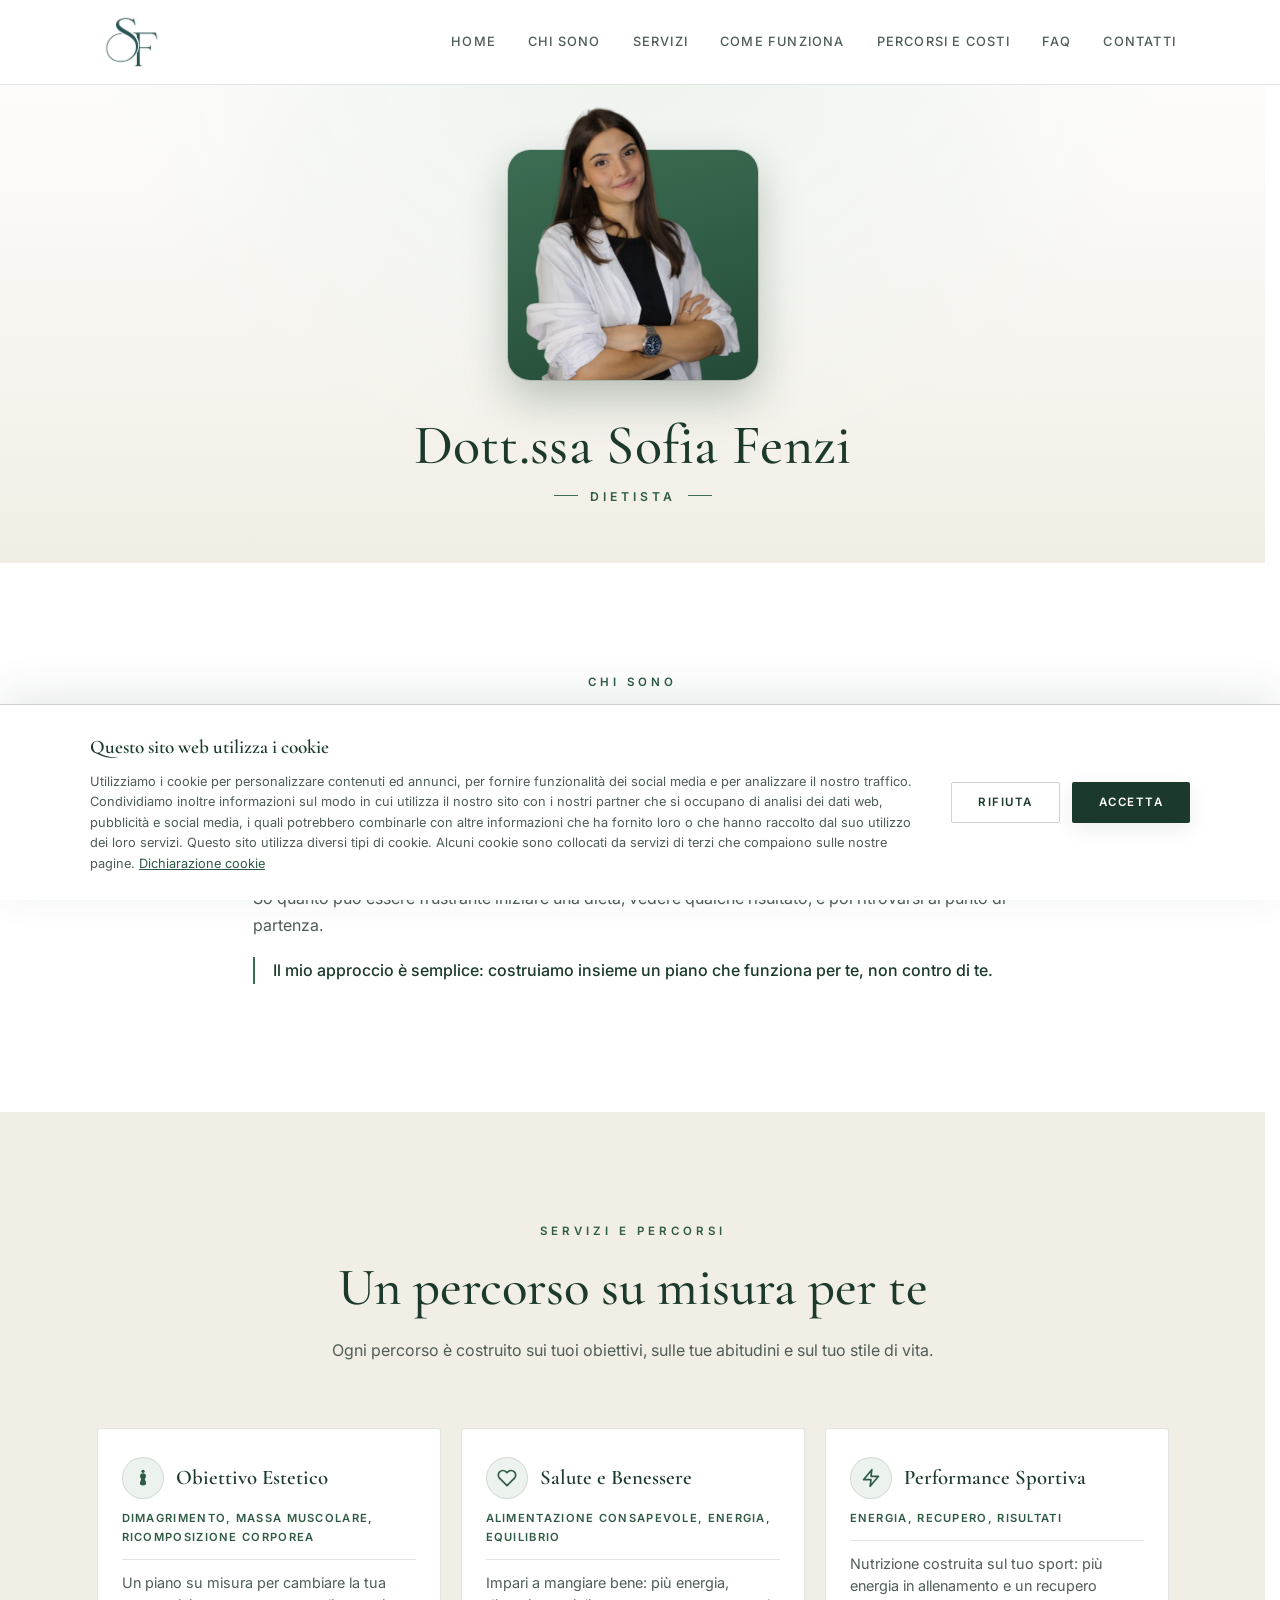
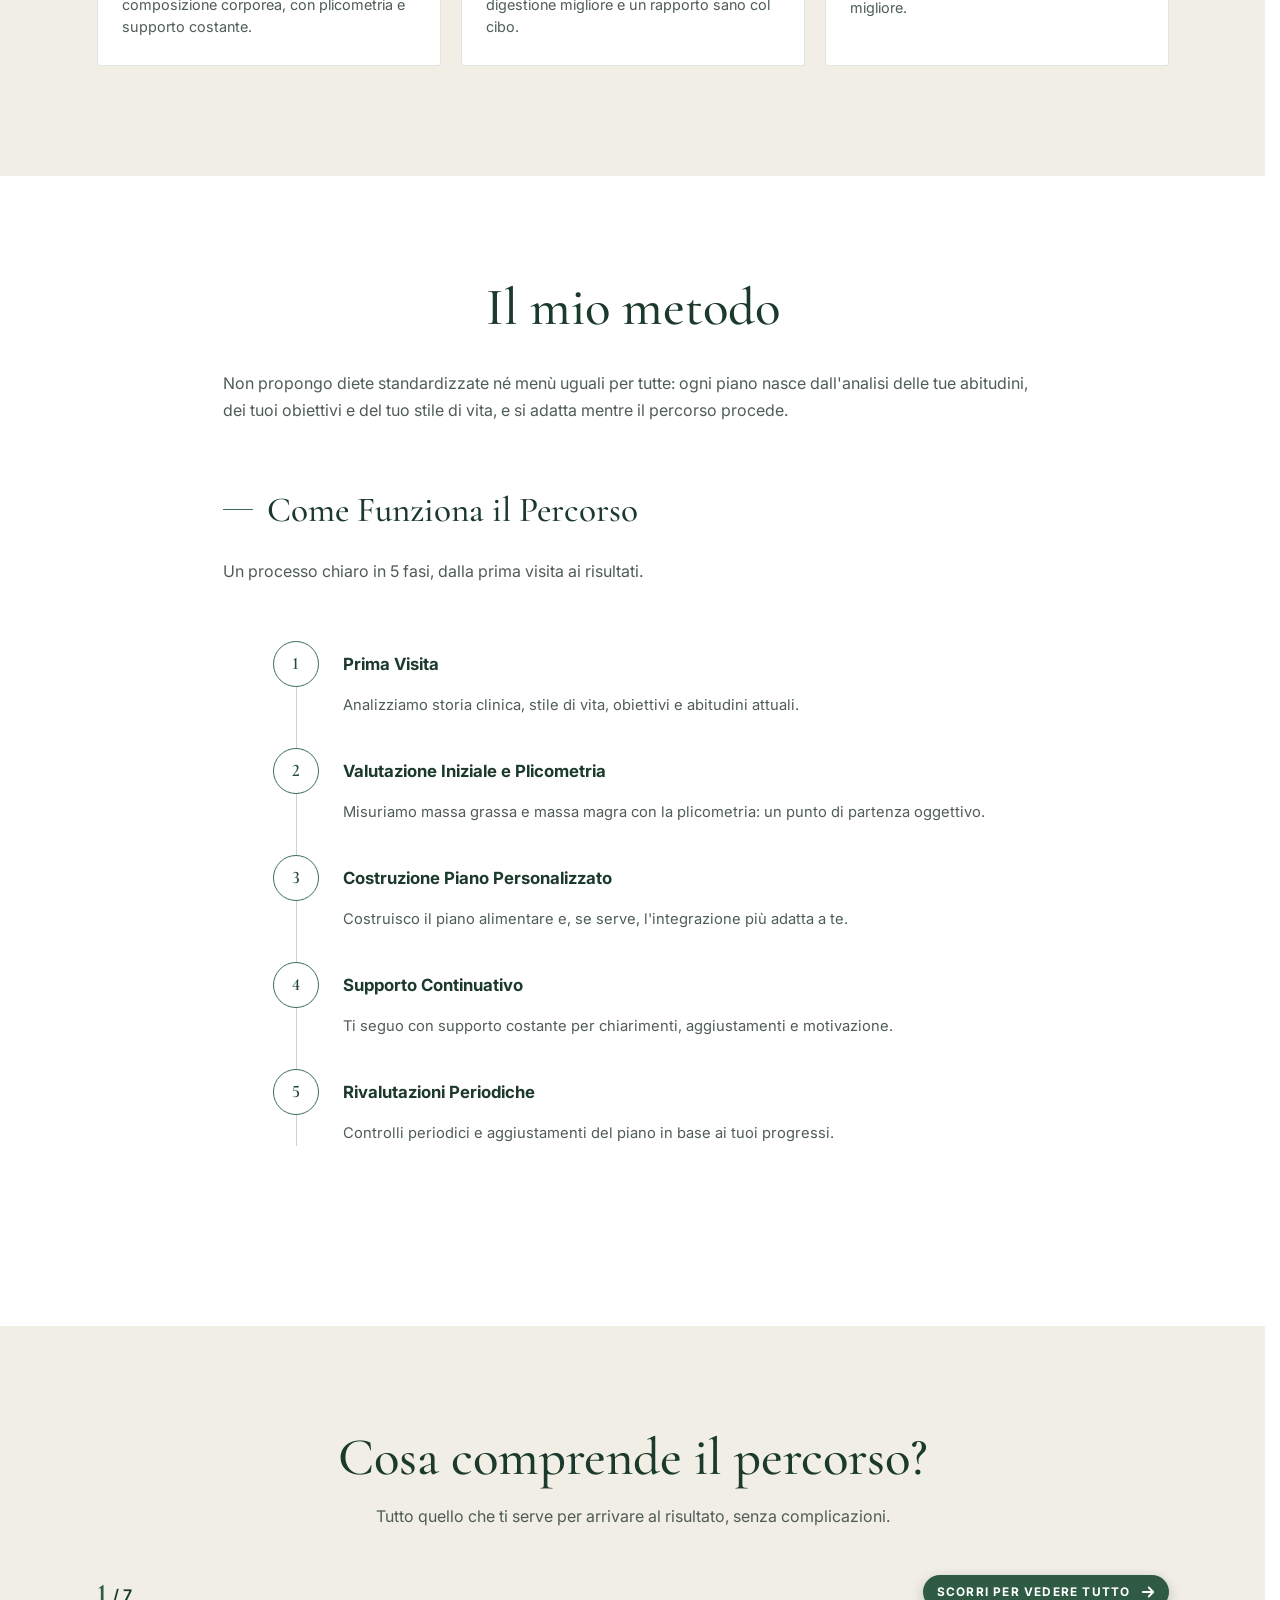
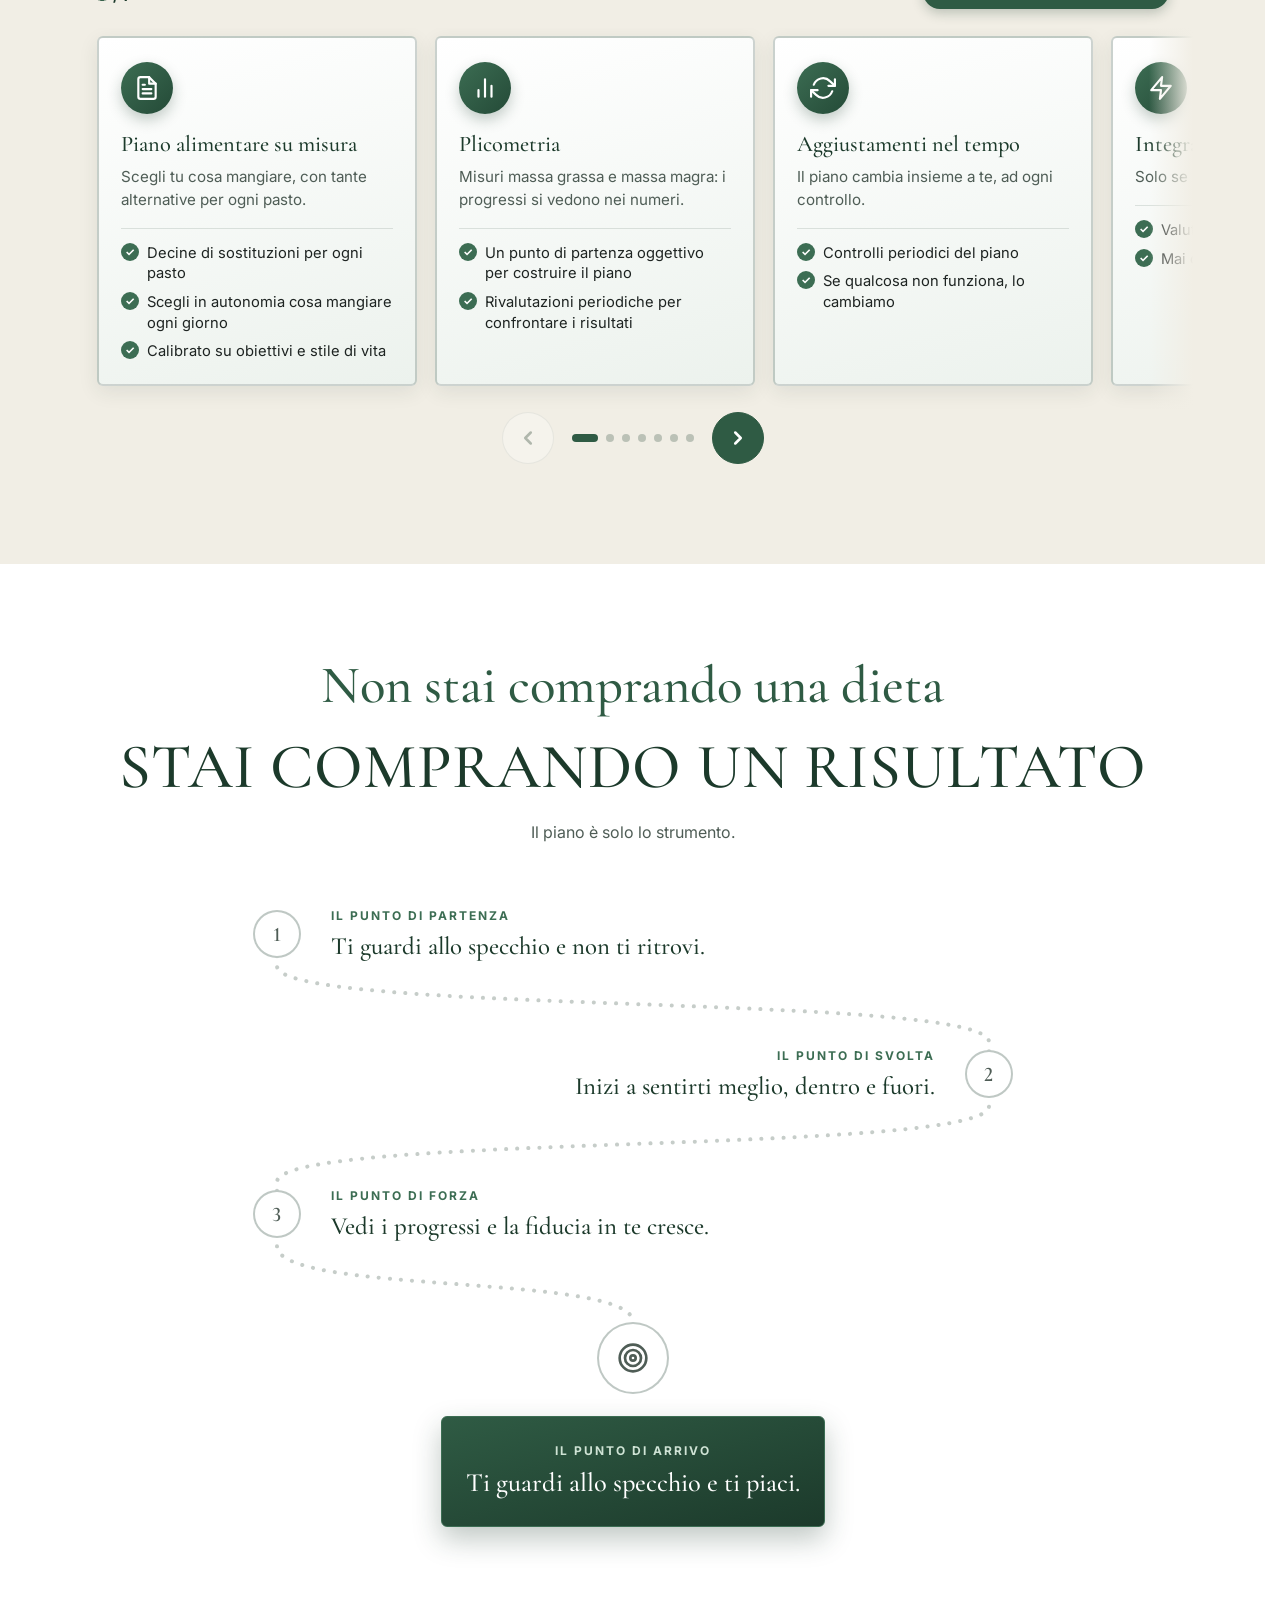
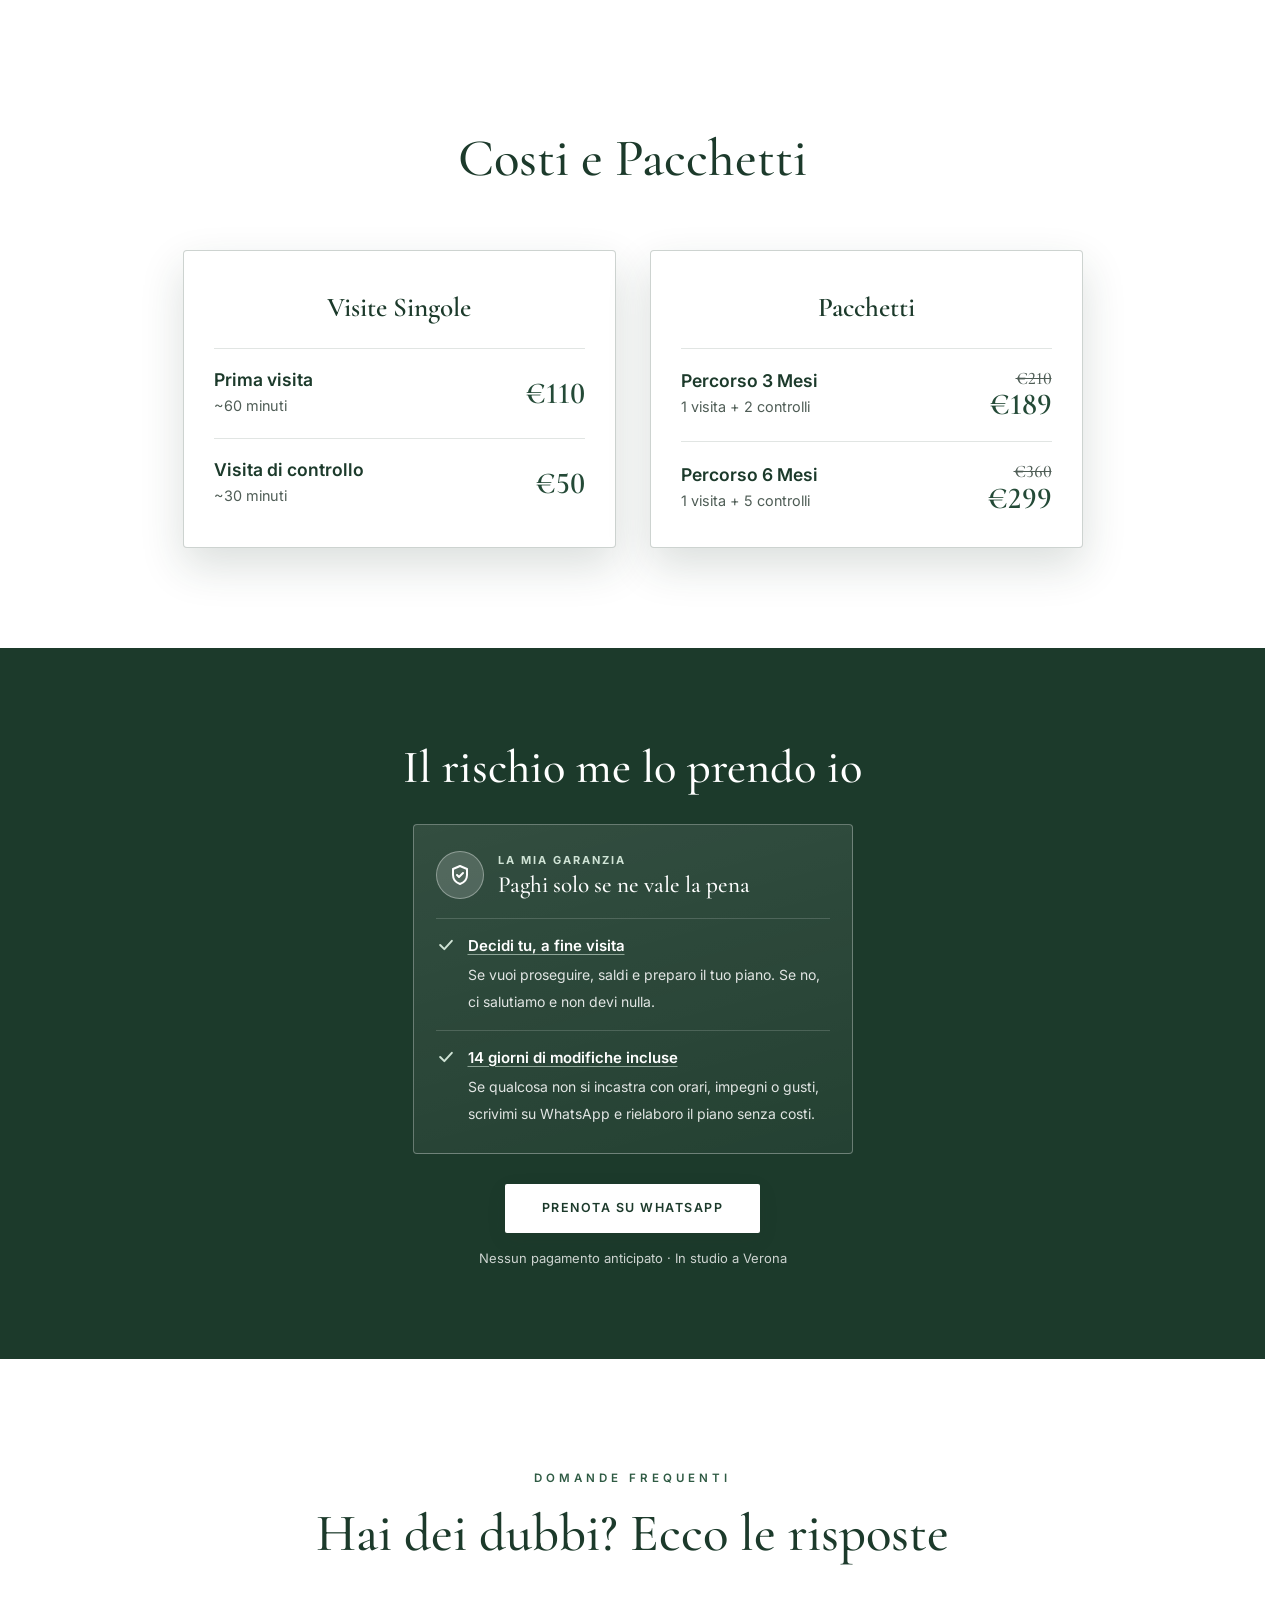
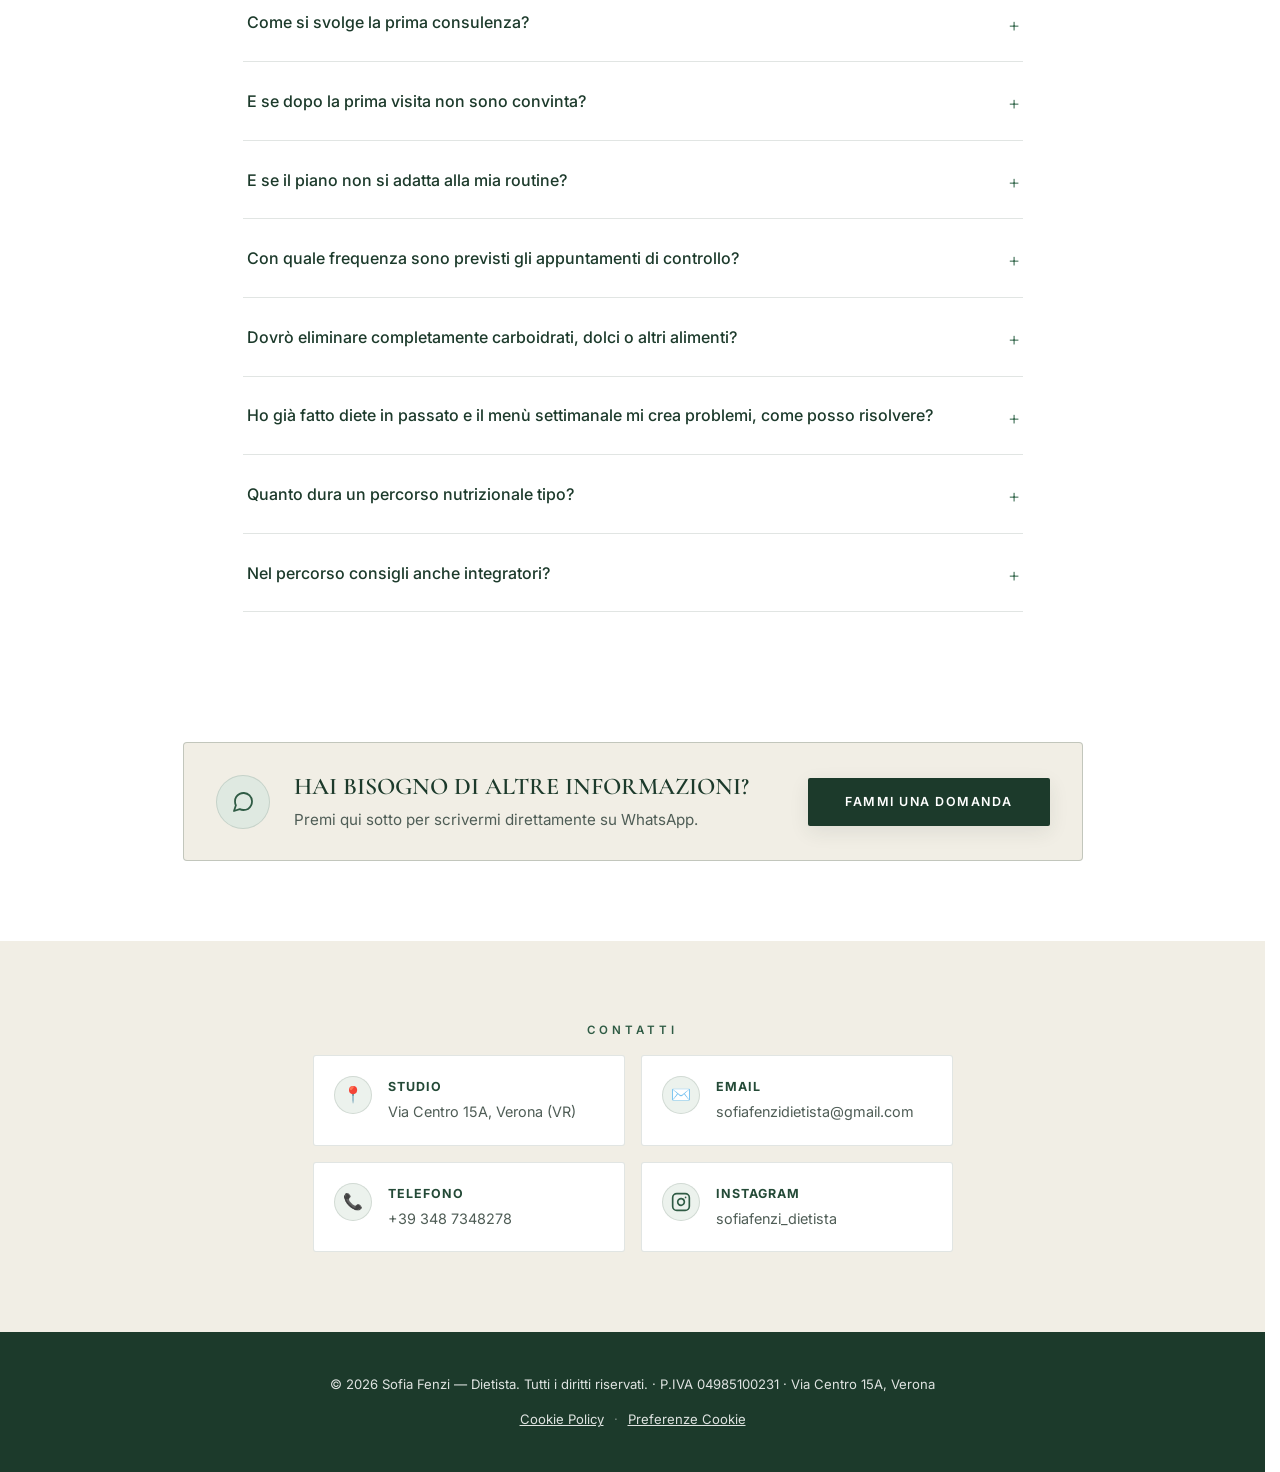
==== index.html @ c850fa21 "Toglie lo sport da una spunta della prima card di Cosa comprende" ====
<!DOCTYPE html>
<html lang="it">
<head>
<meta charset="UTF-8">
<meta name="viewport" content="width=device-width, initial-scale=1.0, viewport-fit=cover">
<meta name="theme-color" content="#ffffff">
<title>Sofia Fenzi | Dietista</title>

<link rel="preconnect" href="https://fonts.googleapis.com">
<link rel="preconnect" href="https://fonts.gstatic.com" crossorigin>
<link href="https://fonts.googleapis.com/css2?family=Cormorant+Garamond:ital,wght@0,400;0,500;0,600;1,400;1,500&family=Inter:wght@400;500;600&display=swap" rel="stylesheet">
<link rel="stylesheet" href="style.css?v=20261115">
</head>
<body>

<!-- NAVBAR -->
<header class="navbar">
  <div class="nav-inner">
    <a href="#hero" class="logo">
      <img src="images/logo-sm.webp" alt="Sofia Fenzi - Dietista" class="logo-img" width="120" height="113">
    </a>
    <nav class="nav-links">
      <a href="#hero">Home</a>
      <a href="#chi-sono">Chi Sono</a>
      <a href="#servizi">Servizi</a>
      <a href="#come-funziona">Come Funziona</a>
      <a href="#costi">Percorsi e Costi</a>
      <a href="#faq">FAQ</a>
      <a href="#contatti">Contatti</a>
    </nav>
    <button class="hamburger" aria-label="Apri menu">
      <span></span>
      <span></span>
      <span></span>
    </button>
  </div>
</header>

<!-- HERO: FOTO + NOME -->
<section class="hero-photo" id="hero">
  <div class="container">
    <div class="hero-photo-box">
      <div class="hero-photo-clip">
        <img src="images/foto-profilo.webp" alt="Dott.ssa Sofia Fenzi, dietista" width="720" height="899" fetchpriority="high">
      </div>
    </div>
    <h1>Dott.ssa Sofia Fenzi</h1>
    <span class="hero-role">Dietista</span>
  </div>
</section>

<!-- CHI SONO -->
<section class="about" id="chi-sono">
  <div class="container">
    <span class="section-tag">Chi Sono</span>
    <div class="divider"></div>
    <div class="about-text about-text-wide reveal">
      <p class="about-lead">Se sei qui dopo aver visto un mio contenuto, probabilmente già mi conosci.</p>
      <p>Sono Sofia, dietista laureata all'Università di Brescia con un Master in Disturbi Alimentari. Lavoro a Verona con chi vuole perdere peso in modo definitivo, senza schemi rigidi e senza rinunciare alla propria vita.</p>
      <p>So quanto può essere frustrante iniziare una dieta, vedere qualche risultato, e poi ritrovarsi al punto di partenza.</p>
      <p class="about-quote">Il mio approccio è semplice: costruiamo insieme un piano che funziona per te, non contro di te.</p>
    </div>
  </div>
</section>

<!-- SERVIZI -->
<section class="services" id="servizi">
  <div class="container">
    <span class="section-tag">Servizi e Percorsi</span>
    <h2 class="section-title">Un percorso su misura per te</h2>
    <p class="section-subtitle">Ogni percorso è costruito sui tuoi obiettivi, sulle tue abitudini e sul tuo stile di vita.</p>
    <div class="services-grid">
      <a href="#costi" class="service-card reveal">
        <div class="service-header">
          <div class="service-icon">
            <svg viewBox="0 0 24 24" width="22" height="22" fill="#2f5b44" stroke="none">
              <circle cx="12" cy="4" r="2"></circle>
              <path d="M12 6.4c-2.3 0-3.6 1.6-3.6 3.6 0 1.2.5 2 1.1 2.7.5.6.4 1.3-.1 2-.7 1-1.1 2.3-1.1 3.9 0 1.3 1.6 2.4 3.7 2.4s3.7-1.1 3.7-2.4c0-1.6-.4-2.9-1.1-3.9-.5-.7-.6-1.4-.1-2 .6-.7 1.1-1.5 1.1-2.7 0-2-1.3-3.6-3.6-3.6z"></path>
            </svg>
          </div>
          <h3>Obiettivo Estetico</h3>
        </div>
        <span class="service-subtitle">Dimagrimento, massa muscolare, ricomposizione corporea</span>
        <p>Un piano su misura per cambiare la tua composizione corporea, con plicometria e supporto costante.</p>
      </a>
      <a href="#costi" class="service-card reveal">
        <div class="service-header">
          <div class="service-icon">
            <svg viewBox="0 0 24 24" width="22" height="22" fill="none" stroke="#2f5b44" stroke-width="2" stroke-linecap="round" stroke-linejoin="round">
              <path d="M20.84 4.61a5.5 5.5 0 0 0-7.78 0L12 5.67l-1.06-1.06a5.5 5.5 0 0 0-7.78 7.78l1.06 1.06L12 21.23l7.78-7.78 1.06-1.06a5.5 5.5 0 0 0 0-7.78z"></path>
            </svg>
          </div>
          <h3>Salute e Benessere</h3>
        </div>
        <span class="service-subtitle">Alimentazione consapevole, energia, equilibrio</span>
        <p>Impari a mangiare bene: più energia, digestione migliore e un rapporto sano col cibo.</p>
      </a>
      <a href="#costi" class="service-card reveal">
        <div class="service-header">
          <div class="service-icon">
            <svg viewBox="0 0 24 24" width="22" height="22" fill="none" stroke="#2f5b44" stroke-width="2" stroke-linecap="round" stroke-linejoin="round">
              <polygon points="13 2 3 14 12 14 11 22 21 10 12 10 13 2"></polygon>
            </svg>
          </div>
          <h3>Performance Sportiva</h3>
        </div>
        <span class="service-subtitle">Energia, recupero, risultati</span>
        <p>Nutrizione costruita sul tuo sport: più energia in allenamento e un recupero migliore.</p>
      </a>
    </div>
  </div>
</section>

<!-- COME FUNZIONANO I PERCORSI -->
<section class="offer-content" id="come-funziona">
  <div class="container">
    <h2 class="section-title">Il mio metodo</h2>

    <div class="offer-block reveal">
      <p>Non propongo diete standardizzate né menù uguali per tutte: ogni piano nasce dall'analisi delle tue abitudini, dei tuoi obiettivi e del tuo stile di vita, e si adatta mentre il percorso procede.</p>
    </div>

    <div class="offer-block reveal">
      <h2>Come Funziona il Percorso</h2>
      <p>Un processo chiaro in 5 fasi, dalla prima visita ai risultati.</p>
    </div>

    <div class="process-steps">
      <div class="step reveal">
        <div class="step-num">1</div>
        <h4>Prima Visita</h4>
        <p>Analizziamo storia clinica, stile di vita, obiettivi e abitudini attuali.</p>
      </div>
      <div class="step reveal">
        <div class="step-num">2</div>
        <h4>Valutazione Iniziale e Plicometria</h4>
        <p>Misuriamo massa grassa e massa magra con la plicometria: un punto di partenza oggettivo.</p>
      </div>
      <div class="step reveal">
        <div class="step-num">3</div>
        <h4>Costruzione Piano Personalizzato</h4>
        <p>Costruisco il piano alimentare e, se serve, l'integrazione più adatta a te.</p>
      </div>
      <div class="step reveal">
        <div class="step-num">4</div>
        <h4>Supporto Continuativo</h4>
        <p>Ti seguo con supporto costante per chiarimenti, aggiustamenti e motivazione.</p>
      </div>
      <div class="step reveal">
        <div class="step-num">5</div>
        <h4>Rivalutazioni Periodiche</h4>
        <p>Controlli periodici e aggiustamenti del piano in base ai tuoi progressi.</p>
      </div>
    </div>
  </div>
</section>

<!-- COSA COMPRENDE IL PERCORSO -->
<section class="offer-content includes" id="cosa-comprende">
  <div class="container">
    <h2 class="section-title">Cosa comprende il percorso?</h2>
    <p class="section-subtitle">Tutto quello che ti serve per arrivare al risultato, senza complicazioni.</p>
    <div class="inc-carousel reveal" role="region" aria-roledescription="carosello" aria-label="Cosa comprende il percorso">
      <div class="inc-top">
        <span class="inc-count" aria-hidden="true"><strong class="inc-current">1</strong> / 7</span>
        <span class="inc-hint" aria-hidden="true">
          Scorri per vedere tutto
          <svg viewBox="0 0 24 24" width="18" height="18" fill="none" stroke="currentColor" stroke-width="2.4" stroke-linecap="round" stroke-linejoin="round"><path d="M5 12h14M13 6l6 6-6 6"></path></svg>
        </span>
      </div>

      <div class="inc-viewport">
        <ul class="inc-track" tabindex="0" aria-label="Elementi inclusi: usa le frecce sinistra e destra per scorrere">
          <li class="inc-card">
            <span class="inc-icon" aria-hidden="true"><svg viewBox="0 0 24 24" width="26" height="26" fill="none" stroke="#fff" stroke-width="2" stroke-linecap="round" stroke-linejoin="round"><path d="M14 2H6a2 2 0 0 0-2 2v16a2 2 0 0 0 2 2h12a2 2 0 0 0 2-2V8z"></path><path d="M14 2v6h6M16 13H8M16 17H8M10 9H8"></path></svg></span>
            <h3 class="inc-title">Piano alimentare su misura</h3>
            <p class="inc-desc">Scegli tu cosa mangiare, con tante alternative per ogni pasto.</p>
            <ul class="inc-points">
              <li>Decine di sostituzioni per ogni pasto</li>
              <li>Scegli in autonomia cosa mangiare ogni giorno</li>
              <li>Calibrato su obiettivi e stile di vita</li>
            </ul>
          </li>

          <li class="inc-card">
            <span class="inc-icon" aria-hidden="true"><svg viewBox="0 0 24 24" width="26" height="26" fill="none" stroke="#fff" stroke-width="2" stroke-linecap="round" stroke-linejoin="round"><path d="M18 20V10M12 20V4M6 20v-6"></path></svg></span>
            <h3 class="inc-title">Plicometria</h3>
            <p class="inc-desc">Misuri massa grassa e massa magra: i progressi si vedono nei numeri.</p>
            <ul class="inc-points">
              <li>Un punto di partenza oggettivo per costruire il piano</li>
              <li>Rivalutazioni periodiche per confrontare i risultati</li>
            </ul>
          </li>

          <li class="inc-card">
            <span class="inc-icon" aria-hidden="true"><svg viewBox="0 0 24 24" width="26" height="26" fill="none" stroke="#fff" stroke-width="2" stroke-linecap="round" stroke-linejoin="round"><path d="M23 4v6h-6M1 20v-6h6"></path><path d="M3.51 9a9 9 0 0 1 14.85-3.36L23 10M1 14l4.64 4.36A9 9 0 0 0 20.49 15"></path></svg></span>
            <h3 class="inc-title">Aggiustamenti nel tempo</h3>
            <p class="inc-desc">Il piano cambia insieme a te, ad ogni controllo.</p>
            <ul class="inc-points">
              <li>Controlli periodici del piano</li>
              <li>Se qualcosa non funziona, lo cambiamo</li>
            </ul>
          </li>

          <li class="inc-card">
            <span class="inc-icon" aria-hidden="true"><svg viewBox="0 0 24 24" width="26" height="26" fill="none" stroke="#fff" stroke-width="2" stroke-linecap="round" stroke-linejoin="round"><polygon points="13 2 3 14 12 14 11 22 21 10 12 10 13 2"></polygon></svg></span>
            <h3 class="inc-title">Integrazione personalizzata</h3>
            <p class="inc-desc">Solo se serve, valutata caso per caso.</p>
            <ul class="inc-points">
              <li>Valutata caso per caso</li>
              <li>Mai consigliata in automatico</li>
            </ul>
          </li>

          <li class="inc-card">
            <span class="inc-icon" aria-hidden="true"><svg viewBox="0 0 24 24" width="26" height="26" fill="none" stroke="#fff" stroke-width="2" stroke-linecap="round" stroke-linejoin="round"><path d="M9 18h6M10 21h4M12 3a6 6 0 0 0-4 10.5c.7.7 1 1.5 1 2.5h6c0-1 .3-1.8 1-2.5A6 6 0 0 0 12 3z"></path></svg></span>
            <h3 class="inc-title">Consigli pratici</h3>
            <p class="inc-desc">Strategie semplici per pasti e scelte di ogni giorno.</p>
            <ul class="inc-points">
              <li>Come organizzare i pasti durante la settimana</li>
              <li>Scelte semplici di tutti i giorni, senza stress</li>
            </ul>
          </li>

          <li class="inc-card">
            <span class="inc-icon" aria-hidden="true"><svg viewBox="0 0 24 24" width="26" height="26" fill="none" stroke="#fff" stroke-width="2" stroke-linecap="round" stroke-linejoin="round"><path d="M21 11.5a8.38 8.38 0 0 1-.9 3.8 8.5 8.5 0 0 1-7.6 4.7 8.38 8.38 0 0 1-3.8-.9L3 21l1.9-5.7a8.38 8.38 0 0 1-.9-3.8 8.5 8.5 0 0 1 4.7-7.6 8.38 8.38 0 0 1 3.8-.9h.5a8.48 8.48 0 0 1 8 8v.5z"></path></svg></span>
            <h3 class="inc-title">Supporto su WhatsApp</h3>
            <p class="inc-desc">Scrivimi quando hai un dubbio: rispondo in tempo reale.</p>
            <ul class="inc-points">
              <li>Chiarimenti su cosa mangiare e come comportarti</li>
              <li>Aiuto negli aggiustamenti e motivazione quando serve</li>
            </ul>
          </li>

          <li class="inc-card inc-card-extra">
            <span class="inc-icon" aria-hidden="true"><svg viewBox="0 0 24 24" width="26" height="26" fill="none" stroke="#fff" stroke-width="2" stroke-linecap="round" stroke-linejoin="round"><circle cx="9" cy="21" r="1"></circle><circle cx="20" cy="21" r="1"></circle><path d="M1 1h4l2.68 13.39a2 2 0 0 0 2 1.61h9.72a2 2 0 0 0 2-1.61L23 6H6"></path></svg></span>
            <span class="inc-label">Extra incluso</span>
            <h3 class="inc-title">Menù settimanale con spesa</h3>
            <p class="inc-desc">Un menù già pronto, con la lista della spesa.</p>
            <ul class="inc-points">
              <li>Sai cosa mangiare e cosa comprare</li>
              <li>Nessuna decisione quotidiana su cosa cucinare</li>
            </ul>
          </li>
        </ul>
      </div>

      <div class="inc-controls">
        <button type="button" class="inc-arrow inc-prev" aria-label="Elemento precedente">
          <svg viewBox="0 0 24 24" width="22" height="22" fill="none" stroke="currentColor" stroke-width="2.8" stroke-linecap="round" stroke-linejoin="round"><path d="M15 6l-6 6 6 6"></path></svg>
        </button>
        <div class="inc-dots" aria-hidden="true"></div>
        <button type="button" class="inc-arrow inc-next" aria-label="Elemento successivo">
          <svg viewBox="0 0 24 24" width="22" height="22" fill="none" stroke="currentColor" stroke-width="2.8" stroke-linecap="round" stroke-linejoin="round"><path d="M9 6l6 6-6 6"></path></svg>
        </button>
      </div>
    </div>
  </div>
</section>

<!-- NON COMPRI UNA DIETA, COMPRI UN RISULTATO: percorso curvo che arriva al traguardo -->
<section class="journey" id="risultato">
  <div class="container">
    <h2 class="section-title reveal"><span class="journey-no">Non stai comprando una dieta</span> <span class="journey-yes">Stai comprando un risultato</span></h2>
    <p class="section-subtitle reveal">Il piano è solo lo strumento.</p>

    <div class="journey-map">
      <svg class="journey-line" aria-hidden="true" focusable="false">
        <path class="journey-track"></path>
        <path class="journey-progress" pathLength="1"></path>
        <path class="journey-measure"></path>
      </svg>
      <ol class="journey-steps">
        <li class="journey-step">
          <span class="journey-node" aria-hidden="true">1</span>
          <div class="journey-text">
            <span class="journey-label">Il punto di partenza</span>
            <p class="journey-phrase">Ti guardi allo specchio e non ti ritrovi.</p>
          </div>
        </li>
        <li class="journey-step">
          <span class="journey-node" aria-hidden="true">2</span>
          <div class="journey-text">
            <span class="journey-label">Il punto di svolta</span>
            <p class="journey-phrase">Inizi a sentirti meglio, dentro e fuori.</p>
          </div>
        </li>
        <li class="journey-step">
          <span class="journey-node" aria-hidden="true">3</span>
          <div class="journey-text">
            <span class="journey-label">Il punto di forza</span>
            <p class="journey-phrase">Vedi i progressi e la fiducia in te cresce.</p>
          </div>
        </li>
        <li class="journey-step journey-step-result">
          <span class="journey-node" aria-hidden="true">
            <svg viewBox="0 0 24 24" width="32" height="32" fill="none" stroke="currentColor" stroke-width="2" stroke-linecap="round" stroke-linejoin="round"><circle cx="12" cy="12" r="10"></circle><circle cx="12" cy="12" r="6"></circle><circle cx="12" cy="12" r="2"></circle></svg>
          </span>
          <div class="journey-text">
            <span class="journey-label">Il punto di arrivo</span>
            <p class="journey-phrase">Ti guardi allo specchio e ti piaci.</p>
          </div>
        </li>
      </ol>
    </div>
  </div>
</section>

<!-- PROMOZIONE (si nasconde da sola dopo la scadenza) -->
<section class="promo" id="promo" data-deadline="2026-11-30T23:59:59+01:00">
  <div class="container">
    <div class="promo-box reveal">
      <h2 class="section-title">Novembre: una visita di controllo in regalo</h2>
      <p class="promo-lead">Scegli il Percorso 3 o 6 mesi entro il 30 novembre e ricevi in più:</p>

      <div class="promo-value">
        <span class="promo-value-name">Visita di controllo</span>
        <span class="promo-value-price"><s>€50</s><strong>Gratis</strong></span>
      </div>

      <div class="promo-timer" role="timer" aria-label="Tempo rimasto per l'offerta">
        <p class="promo-timer-title">L'offerta termina tra</p>
        <div class="promo-countdown">
          <div class="promo-unit"><span class="promo-num" data-unit="days">00</span><span class="promo-unit-label">giorni</span></div>
          <div class="promo-unit"><span class="promo-num" data-unit="hours">00</span><span class="promo-unit-label">ore</span></div>
          <div class="promo-unit"><span class="promo-num" data-unit="minutes">00</span><span class="promo-unit-label">minuti</span></div>
          <div class="promo-unit"><span class="promo-num" data-unit="seconds">00</span><span class="promo-unit-label">secondi</span></div>
        </div>
      </div>

      <a href="https://wa.me/393487348278?text=Buongiorno%20Sofia%2C%20ho%20visto%20il%20sito%20e%20vorrei%20approfittare%20dell%27offerta%20di%20novembre" target="_blank" rel="noopener" class="btn btn-primary">Approfitta dell'offerta</a>
    </div>
  </div>
</section>

<!-- COSTI E PACCHETTI -->
<section class="offer-content pricing" id="costi">
  <div class="container">
    <h2 class="section-title">Costi e Pacchetti</h2>

    <div class="price-cards">
      <div class="price-card reveal">
        <h3>Visite Singole</h3>
        <div class="price-row">
          <span class="price-name">
            <strong>Prima visita</strong>
            <small>~60 minuti</small>
          </span>
          <span class="price-amount">€110</span>
        </div>
        <div class="price-row">
          <span class="price-name">
            <strong>Visita di controllo</strong>
            <small>~30 minuti</small>
          </span>
          <span class="price-amount">€50</span>
        </div>
      </div>

      <div class="price-card reveal">
        <h3>Pacchetti</h3>
        <div class="price-row">
          <span class="price-name">
            <strong>Percorso 3 Mesi</strong>
            <small>1 visita + 2 controlli</small>
          </span>
          <span class="price-amount"><s>€210</s>€189</span>
        </div>
        <div class="price-row">
          <span class="price-name">
            <strong>Percorso 6 Mesi</strong>
            <small>1 visita + 5 controlli</small>
          </span>
          <span class="price-amount"><s>€360</s>€299</span>
        </div>
      </div>
    </div>
  </div>
</section>

<!-- PRENOTA -->
<div class="offer-cta" id="prenota">
  <h2>Il rischio me lo<br class="br-narrow"> prendo io</h2>
  <div class="guarantee">
    <div class="guarantee-head">
      <div class="guarantee-badge" aria-hidden="true">
        <svg viewBox="0 0 24 24" fill="none" stroke="#fff" stroke-width="2" stroke-linecap="round" stroke-linejoin="round">
          <path d="M12 3l7 3v6c0 4.5-3 7.5-7 9-4-1.5-7-4.5-7-9V6l7-3z"/>
          <path d="M9 12l2 2 4-4"/>
        </svg>
      </div>
      <div>
        <span class="guarantee-eyebrow">La mia garanzia</span>
        <h3 class="guarantee-title">Paghi solo se ne vale la pena</h3>
      </div>
    </div>
    <ul class="guarantee-list">
      <li>
        <svg viewBox="0 0 24 24" fill="none" stroke="#cfe3d5" stroke-width="2.4" stroke-linecap="round" stroke-linejoin="round" aria-hidden="true"><path d="M5 12l5 5 9-10"/></svg>
        <a class="guarantee-link" href="#faq-garanzia-visita">
          <strong>Decidi tu, a fine visita</strong>
          <span>Se vuoi proseguire, saldi e preparo il tuo piano. Se no, ci salutiamo e non devi nulla.</span>
        </a>
      </li>
      <li>
        <svg viewBox="0 0 24 24" fill="none" stroke="#cfe3d5" stroke-width="2.4" stroke-linecap="round" stroke-linejoin="round" aria-hidden="true"><path d="M5 12l5 5 9-10"/></svg>
        <a class="guarantee-link" href="#faq-garanzia-routine">
          <strong>14 giorni di modifiche incluse</strong>
          <span>Se qualcosa non si incastra con orari, impegni o gusti, scrivimi su WhatsApp e rielaboro il piano senza costi.</span>
        </a>
      </li>
    </ul>
  </div>
  <a href="https://wa.me/393487348278?text=Buongiorno%20Sofia%2C%20ho%20visto%20il%20sito%20e%20vorrei%20prenotare%20una%20visita" target="_blank" rel="noopener" class="btn btn-primary">Prenota su WhatsApp</a>
  <p class="cta-reassure">Nessun pagamento anticipato · In studio a Verona</p>
</div>

<!-- FAQ -->
<section class="faq" id="faq">
  <div class="container">
    <span class="section-tag">Domande Frequenti</span>
    <h2 class="section-title">Hai dei dubbi? Ecco le risposte</h2>
    <div class="faq-list">
      <div class="faq-item">
        <button class="faq-question">Come si svolge la prima consulenza?
          <span class="icon">+</span>
        </button>
        <div class="faq-answer">
          <p>Nella prima visita raccogliamo la tua storia alimentare, lo stile di vita, gli obiettivi che vuoi raggiungere ed eventuali problematiche o intolleranze. Viene eseguita una valutazione della composizione corporea, per avere un punto di partenza oggettivo su massa grassa e massa magra. Sulla base di questi dati costruisco un piano alimentare personalizzato, con indicazioni pratiche su organizzazione dei pasti e scelte alimentari da seguire nella quotidianità.</p>
        </div>
      </div>
      <div class="faq-item" id="faq-garanzia-visita">
        <button class="faq-question">E se dopo la prima visita non sono convinta?
          <span class="icon">+</span>
        </button>
        <div class="faq-answer">
          <p>Non paghi. La prima visita ti permette di valutare il servizio con calma e senza impegno. Durante l'incontro raccogliamo la tua storia alimentare e il tuo stile di vita, valutiamo la composizione corporea con la plicometria, ti spiego come lavoreremo insieme e come costruirò il tuo piano. Alla fine, con tutti gli elementi in mano, decidi tu se proseguire. Se sì, saldi la visita e preparo il tuo piano alimentare personalizzato. Se no, ci salutiamo senza alcun costo e senza nessun obbligo di continuare. La garanzia vale per la prima visita.</p>
        </div>
      </div>
      <div class="faq-item" id="faq-garanzia-routine">
        <button class="faq-question">E se il piano non si adatta alla mia routine?
          <span class="icon">+</span>
        </button>
        <div class="faq-answer">
          <p>Il piano parte dalle tue abitudini, ma la vita reale può cambiare: orari, impegni di lavoro o gusti diversi da quelli che avevi immaginato. Per questo nei primi 14 giorni dalla consegna rielaboro il piano senza costi aggiuntivi, tutte le volte che serve per renderlo sostenibile nella tua quotidianità: ti basta scrivermi su WhatsApp e lo sistemiamo. Le modifiche non si fermano ai 14 giorni: anche durante le visite di controllo adattiamo il piano ai cambiamenti della tua vita, così continua a funzionare nel tempo e non solo all'inizio del percorso.</p>
        </div>
      </div>
      <div class="faq-item">
        <button class="faq-question">Con quale frequenza sono previsti gli appuntamenti di controllo?
          <span class="icon">+</span>
        </button>
        <div class="faq-answer">
          <p>Inizialmente i controlli sono previsti a circa un mese di distanza l'uno dall'altro, un intervallo che permette di monitorare i primi risultati e apportare eventuali aggiustamenti al piano. Successivamente la frequenza viene rivalutata insieme in base alle tue necessità, ai progressi raggiunti e al livello di autonomia che hai acquisito nel seguire il percorso.</p>
        </div>
      </div>
      <div class="faq-item">
        <button class="faq-question">Dovrò eliminare completamente carboidrati, dolci o altri alimenti?
          <span class="icon">+</span>
        </button>
        <div class="faq-answer">
          <p>No, l'obiettivo non è eliminare gli alimenti che ami, ma imparare a inserirli nel modo e nella quantità giusta. Un percorso alimentare sostenibile nel tempo prevede spazio anche per i carboidrati e per qualche dolce, perché un piano troppo restrittivo è difficile da mantenere e spesso porta ad abbandonare il percorso o a recuperare il peso perso. Il vero cambiamento passa dall'equilibrio, non dalla rinuncia totale.</p>
        </div>
      </div>
      <div class="faq-item">
        <button class="faq-question">Ho già fatto diete in passato e il menù settimanale mi crea problemi, come posso risolvere?
          <span class="icon">+</span>
        </button>
        <div class="faq-answer">
          <p>È un'esperienza comune, e proprio per questo il percorso viene costruito diversamente: invece di un menù fisso e uguale per tutti i giorni, ricevi un piano ricco di alternative e sostituzioni tra cui scegliere liberamente. Questo significa che puoi adattare i pasti alle tue voglie, ai tuoi impegni e alle tue preferenze del momento, senza sentirti bloccata in uno schema rigido. Se un certo alimento non ti va o hai voglia di qualcos'altro, hai sempre un'opzione equivalente a disposizione: è un approccio pensato per essere flessibile e realmente sostenibile nel tempo.</p>
        </div>
      </div>
      <div class="faq-item">
        <button class="faq-question">Quanto dura un percorso nutrizionale tipo?
          <span class="icon">+</span>
        </button>
        <div class="faq-answer">
          <p>La durata dipende dall'obiettivo che vuoi raggiungere. Se l'obiettivo è imparare a mangiare in modo corretto e acquisire consapevolezza alimentare, possono bastare poche consulenze. Per una perdita di peso importante o un cambiamento stabile della composizione corporea, invece, sono consigliati almeno 3 mesi di percorso, il tempo necessario per vedere risultati significativi e per imparare a mantenerli nel tempo.</p>
        </div>
      </div>
      <div class="faq-item">
        <button class="faq-question">Nel percorso consigli anche integratori?
          <span class="icon">+</span>
        </button>
        <div class="faq-answer">
          <p>Quando necessario, sì: eventuali integratori vengono valutati caso per caso, sempre in funzione dei tuoi obiettivi e delle reali necessità emerse dalla valutazione iniziale, non vengono consigliati in automatico a tutti.</p>
        </div>
      </div>
    </div>
  </div>
</section>

<!-- ALTRE INFORMAZIONI -->
<div class="info-cta">
  <div class="container">
    <div class="info-cta-box reveal">
      <div class="info-cta-icon">
        <svg viewBox="0 0 24 24" width="24" height="24" fill="none" stroke="#2f5b44" stroke-width="1.8" stroke-linecap="round" stroke-linejoin="round">
          <path d="M21 11.5a8.38 8.38 0 0 1-.9 3.8 8.5 8.5 0 0 1-7.6 4.7 8.38 8.38 0 0 1-3.8-.9L3 21l1.9-5.7a8.38 8.38 0 0 1-.9-3.8 8.5 8.5 0 0 1 4.7-7.6 8.38 8.38 0 0 1 3.8-.9h.5a8.48 8.48 0 0 1 8 8v.5z"></path>
        </svg>
      </div>
      <div class="info-cta-text">
        <h2>HAI BISOGNO DI ALTRE INFORMAZIONI?</h2>
        <p>Premi qui sotto per scrivermi direttamente su WhatsApp.</p>
      </div>
      <a href="https://wa.me/393487348278?text=Buongiorno%20Sofia%2C%20ho%20visto%20il%20sito%20e%20vorrei%20chiedere%20maggiori%20informazioni%20sui%20percorsi" target="_blank" rel="noopener" class="btn btn-primary">Fammi una domanda</a>
    </div>
  </div>
</div>

<!-- CONTATTI -->
<section class="contact" id="contatti">
  <div class="container">
    <span class="section-tag">Contatti</span>
    <div class="contact-info contact-info-grid">
      <div class="contact-item reveal">
        <div class="ic">📍</div>
        <div>
          <h4>Studio</h4>
          <p><a href="https://www.google.com/maps/search/?api=1&amp;query=Via%20Centro%2015A%2C%20Verona%20VR" target="_blank" rel="noopener">Via Centro 15A, Verona (VR)</a></p>
        </div>
      </div>
      <div class="contact-item reveal">
        <div class="ic">✉️</div>
        <div>
          <h4>Email</h4>
          <p><a href="mailto:sofiafenzidietista@gmail.com">sofiafenzidietista@gmail.com</a></p>
        </div>
      </div>
      <div class="contact-item reveal">
        <div class="ic">📞</div>
        <div>
          <h4>Telefono</h4>
          <p><a href="tel:+393487348278">+39 348 7348278</a></p>
        </div>
      </div>
      <div class="contact-item reveal">
        <div class="ic">
          <svg viewBox="0 0 24 24" width="20" height="20" fill="none" stroke="#2f5b44" stroke-width="2" stroke-linecap="round" stroke-linejoin="round">
            <rect x="2" y="2" width="20" height="20" rx="5" ry="5"></rect>
            <path d="M16 11.37A4 4 0 1 1 12.63 8 4 4 0 0 1 16 11.37z"></path>
            <line x1="17.5" y1="6.5" x2="17.51" y2="6.5"></line>
          </svg>
        </div>
        <div>
          <h4>Instagram</h4>
          <p><a href="https://instagram.com/sofiafenzi_dietista" target="_blank" rel="noopener">sofiafenzi_dietista</a></p>
        </div>
      </div>
    </div>
  </div>
</section>

<footer>
  <div class="container">
    &copy; 2026 Sofia Fenzi — Dietista. Tutti i diritti riservati. · P.IVA 04985100231 · Via Centro 15A, Verona
    <div class="footer-links">
      <a href="cookie-policy.html">Cookie Policy</a>
      <span class="footer-sep">·</span>
      <a href="#" class="cookie-preferences-link">Preferenze Cookie</a>
    </div>
  </div>
</footer>

<!-- COOKIE BANNER -->
<div class="cookie-banner" id="cookieBanner">
  <div class="cookie-banner-inner">
    <div class="cookie-banner-text">
      <h3>Questo sito web utilizza i cookie</h3>
      <p>Utilizziamo i cookie per personalizzare contenuti ed annunci, per fornire funzionalità dei social media e per analizzare il nostro traffico. Condividiamo inoltre informazioni sul modo in cui utilizza il nostro sito con i nostri partner che si occupano di analisi dei dati web, pubblicità e social media, i quali potrebbero combinarle con altre informazioni che ha fornito loro o che hanno raccolto dal suo utilizzo dei loro servizi. Questo sito utilizza diversi tipi di cookie. Alcuni cookie sono collocati da servizi di terzi che compaiono sulle nostre pagine. <a href="cookie-policy.html" class="cookie-policy-link">Dichiarazione cookie</a></p>
    </div>
    <div class="cookie-banner-actions">
      <button type="button" class="btn btn-outline" id="cookieReject">Rifiuta</button>
      <button type="button" class="btn btn-primary" id="cookieAccept">Accetta</button>
    </div>
  </div>
</div>

<script src="script.js?v=20261115"></script>
</body>
</html>
---- style.css ----
/* ===== Reset & base ===== */
* {
  margin: 0;
  padding: 0;
  box-sizing: border-box;
}

:root {
  --white: #ffffff;
  --cream: #f1eee5;
  --cream-deep: #e8e4d6;
  --green-900: #1c3a2b;
  --green-800: #244a37;
  --green-700: #2f5b44;
  --green-600: #3c6d53;
  --green-100: #dfe9e1;
  --green-50: #ecf2ed;
  --ink: #1e2422;
  --muted: #4f5d56;
  --line: rgba(28, 58, 43, 0.22);
  --line-soft: rgba(28, 58, 43, 0.13);
  --shadow-sm: 0 6px 20px rgba(28, 58, 43, 0.09);
  --shadow-md: 0 18px 44px rgba(28, 58, 43, 0.16);
  --serif: 'Cormorant Garamond', 'Iowan Old Style', Georgia, 'Times New Roman', serif;
  --sans: 'Inter', 'Segoe UI', 'Helvetica Neue', Arial, sans-serif;
}

html {
  scroll-behavior: smooth;
  scroll-padding-top: 84px;
  color-scheme: light;
  -webkit-text-size-adjust: 100%;
  overflow-x: hidden;
}

body {
  font-family: var(--sans);
  background: var(--white);
  color: var(--ink);
  line-height: 1.7;
  overflow-x: hidden;
  -webkit-font-smoothing: antialiased;
}

img {
  max-width: 100%;
  display: block;
}

a {
  color: inherit;
  text-decoration: none;
}

ul {
  list-style: none;
}

.container {
  width: 100%;
  max-width: 1120px;
  margin: 0 auto;
  padding: 0 24px;
}

/* ===== Header / Navbar ===== */
.navbar {
  position: fixed;
  top: 0;
  left: 0;
  width: 100%;
  z-index: 1000;
  background: rgba(255, 255, 255, 0.97);
  border-bottom: 1px solid var(--line-soft);
  box-shadow: none;
  transition: box-shadow 0.3s ease;
}

.navbar.scrolled {
  box-shadow: 0 8px 30px rgba(28, 58, 43, 0.08);
}

.nav-inner {
  max-width: 1120px;
  margin: 0 auto;
  padding: 16px 24px;
  display: flex;
  align-items: center;
  justify-content: space-between;
}

.logo {
  display: inline-flex;
  align-items: center;
  line-height: 1;
}

.logo-img {
  height: 52px;
  width: auto;
  display: block;
}

.logo .logo-name {
  font-family: var(--serif);
  font-size: 1.5rem;
  font-weight: 600;
  letter-spacing: 0.5px;
  color: var(--green-900);
}

.logo .logo-role {
  font-size: 0.6rem;
  letter-spacing: 3px;
  text-transform: uppercase;
  color: var(--muted);
  margin-top: 2px;
}

.nav-links {
  display: flex;
  align-items: center;
  gap: 32px;
}

.nav-links a {
  font-size: 0.8rem;
  font-weight: 500;
  letter-spacing: 1.2px;
  text-transform: uppercase;
  color: var(--muted);
  position: relative;
  padding: 4px 0;
  transition: color 0.25s ease;
}

.nav-links a::after {
  content: "";
  position: absolute;
  bottom: 0;
  left: 0;
  width: 0;
  height: 1px;
  background: var(--green-700);
  transition: width 0.3s ease;
}

.nav-links a:hover {
  color: var(--green-800);
}

.nav-links a:hover::after {
  width: 100%;
}

/* Hamburger */
.hamburger {
  display: none;
  flex-direction: column;
  justify-content: center;
  gap: 5px;
  width: 44px;
  height: 44px;
  padding: 10px;
  background: none;
  border: none;
  cursor: pointer;
  z-index: 1100;
}

.hamburger span {
  display: block;
  height: 1.5px;
  width: 100%;
  background: var(--green-900);
  transition: all 0.3s ease;
}

.hamburger.active span:nth-child(1) {
  transform: translateY(6.5px) rotate(45deg);
}

.hamburger.active span:nth-child(2) {
  opacity: 0;
}

.hamburger.active span:nth-child(3) {
  transform: translateY(-6.5px) rotate(-45deg);
}

@media (max-width: 880px) {
  .nav-links {
    position: fixed;
    top: 0;
    right: -100%;
    height: 100vh;
    height: 100dvh;
    width: min(84vw, 320px);
    background: var(--cream);
    flex-direction: column;
    justify-content: center;
    align-items: flex-start;
    gap: 26px;
    padding: 48px;
    transition: right 0.4s ease;
    border-left: 1px solid var(--line);
  }

  .nav-links.open {
    right: 0;
  }

  .nav-links a {
    font-size: 1rem;
  }

  .hamburger {
    display: flex;
  }
}

/* Con 7 voci il menu va ristretto sui desktop medi */
@media (min-width: 881px) and (max-width: 1120px) {
  .nav-links {
    gap: 20px;
  }
  .nav-links a {
    letter-spacing: 1px;
  }
}

/* ===== Hero (foto + nome) ===== */
.hero-photo {
  padding: 150px 0 56px;
  text-align: center;
  background:
    radial-gradient(ellipse at 50% 0%, var(--green-50), transparent 60%),
    linear-gradient(180deg, var(--white) 0%, var(--cream) 100%);
}

/* Box colorato: la figura esce dal bordo superiore */
.hero-photo-box {
  position: relative;
  width: min(250px, 70vw);
  aspect-ratio: 1 / 0.92;
  margin: 0 auto 34px;
}

/* Sfondo del box su un livello a parte, sotto la foto */
.hero-photo-box::before {
  content: "";
  position: absolute;
  inset: 0;
  border-radius: 22px;
  background: linear-gradient(165deg, var(--green-600) 0%, var(--green-700) 55%, var(--green-800) 100%);
  box-shadow: 0 0 0 1px rgba(28, 58, 43, 0.15), 0 18px 44px rgba(28, 58, 43, 0.28);
}

/* Finestra che taglia la foto sul bordo inferiore del box ma lascia uscire la testa in alto */
.hero-photo-clip {
  position: absolute;
  top: -100px;
  right: 0;
  bottom: 0;
  left: 0;
  z-index: 1;
  overflow: hidden;
  border-radius: 0 0 22px 22px;
}

.hero-photo-clip img {
  position: absolute;
  left: 0;
  bottom: 0;
  width: 100%;
  height: auto;
}

.hero-photo h1 {
  font-family: var(--serif);
  font-size: clamp(2.1rem, 7.4vw, 3.5rem);
  font-weight: 500;
  line-height: 1.12;
  letter-spacing: 0.3px;
  color: var(--green-900);
  margin-bottom: 10px;
}

.hero-role {
  display: block;
  color: var(--green-700);
  text-transform: uppercase;
  letter-spacing: 4px;
  font-size: 0.76rem;
  font-weight: 600;
}

.hero-role::before,
.hero-role::after {
  content: "";
  display: inline-block;
  width: 24px;
  height: 1px;
  background: var(--green-600);
  vertical-align: middle;
  margin: 0 12px 3px;
}

/* Animazione: il box è fisso, la foto sale dal suo bordo inferiore (1,2 s), poi compaiono nome e ruolo */
@keyframes heroPhotoRise {
  from { transform: translateY(105%); }
  to   { transform: none; }
}

@keyframes heroFade {
  from { opacity: 0; }
  to   { opacity: 1; }
}

.hero-photo-clip img {
  animation: heroPhotoRise 1.2s cubic-bezier(0.22, 0.8, 0.3, 1) both;
}

.hero-photo h1 {
  animation: heroFade 0.8s ease 0.5s both;
}

.hero-role {
  animation: heroFade 0.8s ease 0.65s both;
}

@media (prefers-reduced-motion: reduce) {
  .hero-photo-clip img,
  .hero-photo h1,
  .hero-role {
    animation: none;
  }
}

/* Buttons */
.btn {
  display: inline-block;
  padding: 15px 36px;
  border-radius: 2px;
  font-family: var(--sans);
  font-weight: 600;
  letter-spacing: 1.5px;
  text-transform: uppercase;
  font-size: 0.78rem;
  line-height: 1.3;
  cursor: pointer;
  transition: transform 0.25s ease, box-shadow 0.25s ease, background 0.25s ease, color 0.25s ease;
  border: 1px solid transparent;
}

.btn-primary {
  background: var(--green-900);
  color: #fff;
  box-shadow: var(--shadow-sm);
}

.btn-primary:hover {
  transform: translateY(-2px);
  background: var(--green-800);
  box-shadow: var(--shadow-md);
}

.btn-outline {
  background: transparent;
  color: var(--green-900);
  border-color: var(--line);
}

.btn-outline:hover {
  background: var(--green-900);
  color: #fff;
  border-color: var(--green-900);
}

/* ===== Section shared ===== */
section {
  padding: 110px 0;
  position: relative;
}

.section-tag {
  display: block;
  text-align: center;
  text-transform: uppercase;
  letter-spacing: 4px;
  font-size: 0.72rem;
  font-weight: 600;
  color: var(--green-700);
  margin-bottom: 14px;
}

.section-title {
  text-align: center;
  font-family: var(--serif);
  font-size: clamp(2.2rem, 4.4vw, 3.3rem);
  font-weight: 500;
  color: var(--green-900);
  margin-bottom: 18px;
  line-height: 1.2;
}

.section-subtitle {
  text-align: center;
  color: var(--muted);
  max-width: 620px;
  margin: 0 auto 64px;
}

.divider {
  width: 54px;
  height: 1px;
  margin: 0 auto 22px;
  background: var(--green-600);
}

/* ===== Chi sono ===== */
.about {
  background: var(--white);
}

.about-text-wide {
  max-width: 760px;
  margin: 0 auto;
}

.about-text p {
  color: var(--muted);
  margin-bottom: 18px;
}

/* Frase di apertura in evidenza */
.about-text p.about-lead {
  font-family: var(--serif);
  font-size: 1.6rem;
  font-weight: 500;
  line-height: 1.3;
  color: var(--green-900);
  margin-bottom: 22px;
}

/* Ultimo paragrafo staccato dal resto */
.about-text p.about-quote {
  padding-left: 18px;
  border-left: 2px solid var(--green-600);
  color: var(--green-900);
  font-weight: 500;
}

/* ===== Servizi ===== */
.services {
  background: var(--cream);
}

.services-grid {
  display: grid;
  grid-template-columns: repeat(3, 1fr);
  gap: 20px;
}

.service-card {
  display: block;
  background: var(--white);
  border: 1px solid var(--line-soft);
  border-radius: 3px;
  padding: 28px 24px;
  color: inherit;
  text-decoration: none;
  cursor: pointer;
  transition: transform 0.3s ease, box-shadow 0.3s ease, border-color 0.3s ease;
}

.service-card:hover {
  transform: translateY(-5px);
  border-color: var(--line);
  box-shadow: var(--shadow-md);
}

.service-header {
  display: flex;
  align-items: center;
  gap: 12px;
  margin-bottom: 10px;
}

.service-icon {
  width: 42px;
  height: 42px;
  border-radius: 50%;
  display: flex;
  align-items: center;
  justify-content: center;
  background: var(--green-50);
  border: 1px solid var(--line-soft);
  flex-shrink: 0;
}

.service-card h3 {
  font-family: var(--serif);
  font-size: 1.3rem;
  font-weight: 600;
  color: var(--green-900);
  line-height: 1.2;
}

.service-subtitle {
  display: block;
  color: var(--green-700);
  font-size: 0.7rem;
  font-weight: 600;
  text-transform: uppercase;
  letter-spacing: 1.3px;
  margin-bottom: 12px;
}

.service-card p {
  color: var(--muted);
  font-size: 0.9rem;
  padding-top: 12px;
  border-top: 1px solid var(--line-soft);
}

.service-card p {
  line-height: 1.5;
  margin-bottom: 0;
}

.service-icon svg {
  width: 20px;
  height: 20px;
}

.services-cta {
  text-align: center;
  margin-top: 58px;
}

/* ===== FAQ ===== */
.faq {
  background: var(--white);
}

.faq-list {
  max-width: 780px;
  margin: 0 auto;
}

.faq-item {
  border-bottom: 1px solid var(--line-soft);
}

.faq-question {
  width: 100%;
  display: flex;
  align-items: center;
  justify-content: space-between;
  gap: 16px;
  padding: 26px 4px;
  cursor: pointer;
  background: none;
  border: none;
  color: var(--green-900);
  font-family: var(--sans);
  font-size: 1rem;
  font-weight: 500;
  text-align: left;
}

.faq-question .icon {
  font-family: var(--serif);
  font-size: 1.6rem;
  color: var(--green-600);
  transition: transform 0.3s ease;
  flex-shrink: 0;
  line-height: 1;
}

.faq-item.active .faq-question .icon {
  transform: rotate(45deg);
}

.faq-answer {
  max-height: 0;
  overflow: hidden;
  transition: max-height 0.35s ease, padding 0.35s ease;
  padding: 0 4px;
  color: var(--muted);
  font-size: 0.95rem;
}

.faq-item.active .faq-answer {
  max-height: 900px;
  padding: 0 4px 28px;
}

/* ===== Contatti ===== */
.contact {
  background: var(--cream);
  padding: 80px 0;
}

.contact-info,
.contact-info-grid {
  display: grid;
  grid-template-columns: repeat(2, 1fr);
  gap: 16px;
  max-width: 640px;
  margin: 0 auto;
}

.contact-item {
  display: flex;
  align-items: flex-start;
  gap: 16px;
  padding: 20px;
  background: var(--white);
  border: 1px solid var(--line-soft);
  border-radius: 3px;
}

.contact-item .ic {
  width: 38px;
  height: 38px;
  border-radius: 50%;
  background: var(--green-50);
  border: 1px solid var(--line-soft);
  display: flex;
  align-items: center;
  justify-content: center;
  flex-shrink: 0;
  font-size: 1rem;
}

.contact-item h4 {
  font-size: 0.78rem;
  text-transform: uppercase;
  letter-spacing: 1px;
  color: var(--green-800);
  margin-bottom: 3px;
}

.contact-item p,
.contact-item a {
  color: var(--muted);
  font-size: 0.9rem;
  word-break: break-word;
}

/* ===== Footer ===== */
footer {
  background: var(--green-900);
  padding: 40px 0;
  text-align: center;
  color: rgba(255, 255, 255, 0.86);
  font-size: 0.82rem;
}

footer .container {
  line-height: 1.9;
}

footer span {
  color: rgba(255, 255, 255, 0.86);
}

.footer-links {
  margin-top: 10px;
}

.footer-links a {
  color: rgba(255, 255, 255, 0.86);
  text-decoration: underline;
}

.footer-links a:hover {
  color: #fff;
}

.footer-sep {
  margin: 0 6px;
  opacity: 0.5;
}

/* ===== Offer page ===== */
.offer-hero {
  padding: 180px 0 90px;
  text-align: center;
  background:
    radial-gradient(ellipse at 50% 0%, var(--green-50), transparent 60%),
    var(--cream);
  border-bottom: 1px solid var(--line-soft);
}

.offer-hero h1 {
  font-family: var(--serif);
  font-size: clamp(2.2rem, 5vw, 3.6rem);
  font-weight: 500;
  color: var(--green-900);
  margin-bottom: 18px;
  line-height: 1.15;
}

.offer-hero p {
  color: var(--muted);
  max-width: 600px;
  margin: 0 auto;
}

.offer-content {
  padding: 100px 0;
  background: var(--white);
}

.offer-block {
  max-width: 820px;
  margin: 0 auto 80px;
}

.offer-block h2 {
  font-family: var(--serif);
  font-size: 2.2rem;
  font-weight: 500;
  color: var(--green-900);
  margin-bottom: 18px;
  display: flex;
  align-items: center;
  gap: 14px;
}

.offer-block h2::before {
  content: "";
  width: 30px;
  height: 1px;
  background: var(--green-600);
  display: inline-block;
  flex-shrink: 0;
}

.offer-block p {
  color: var(--muted);
  margin-bottom: 16px;
}

/* Sezioni della pagina unica (Come funziona / Incluso / Costi) */
.offer-content .section-title {
  margin-bottom: 60px;
}

.offer-content .offer-block:last-child {
  margin-bottom: 0;
}

.offer-content.includes {
  background: var(--cream);
}

/* titolo e frase sotto più vicini tra loro */
.offer-content.includes .section-title {
  margin-bottom: 14px;
}

.offer-content.includes .section-subtitle {
  margin-bottom: 40px;
}

/* Cosa comprende il percorso: carosello orizzontale con card snelle */
html {
  scrollbar-gutter: stable; /* evita il "salto" di lato quando lo scroll viene bloccato per un attimo (desktop) */
}

.inc-carousel {
  --inc-pad: 24px; /* come il padding laterale di .container */
  margin: 0 calc(var(--inc-pad) * -1);
}

.inc-top {
  display: flex;
  align-items: center;
  justify-content: space-between;
  flex-wrap: wrap;
  gap: 4px 16px;
  padding: 0 var(--inc-pad);
  margin-bottom: 14px;
}

.inc-count {
  color: var(--green-900);
  font-size: 1rem;
  font-weight: 600;
}

.inc-count strong {
  margin-right: 2px;
  color: var(--green-700);
  font-family: var(--serif);
  font-size: 1.6rem;
  font-weight: 700;
  font-variant-numeric: lining-nums;
  font-feature-settings: "lnum" 1;
}

/* invito a scorrere: pillola colorata, sparisce appena la persona scorre davvero di lato */
.inc-hint {
  display: inline-flex;
  align-items: center;
  gap: 8px;
  padding: 7px 12px 7px 14px;
  color: #fff;
  font-size: 0.74rem;
  font-weight: 700;
  letter-spacing: 1.2px;
  text-transform: uppercase;
  background: var(--green-700);
  border-radius: 999px;
  box-shadow: 0 4px 12px rgba(28, 58, 43, 0.25);
  transition: opacity 0.4s ease;
}

.inc-hint svg {
  animation: incArrow 1.4s ease-in-out infinite;
}

.inc-carousel.touched .inc-hint {
  opacity: 0;
}

@keyframes incArrow {
  0%, 100% { transform: translateX(0); }
  50% { transform: translateX(6px); }
}

.inc-viewport {
  position: relative;
}

/* sfumature ai lati: la card tagliata suggerisce che c'è altro da vedere */
.inc-viewport::before,
.inc-viewport::after {
  content: "";
  position: absolute;
  top: 0;
  bottom: 0;
  z-index: 2;
  width: 44px;
  pointer-events: none;
  opacity: 0;
  transition: opacity 0.3s ease;
}

.inc-viewport::before {
  left: 0;
  background: linear-gradient(90deg, var(--cream), rgba(241, 238, 229, 0));
}

.inc-viewport::after {
  right: 0;
  background: linear-gradient(270deg, var(--cream), rgba(241, 238, 229, 0));
}

.inc-viewport.can-left::before,
.inc-viewport.can-right::after {
  opacity: 1;
}

.inc-track {
  position: relative;
  display: flex;
  gap: 18px;
  padding: 8px var(--inc-pad) 26px;
  overflow-x: auto;
  list-style: none;
  scroll-snap-type: x mandatory;
  scroll-padding: 0 var(--inc-pad);
  overscroll-behavior-x: contain;
  scrollbar-width: none;
  -webkit-overflow-scrolling: touch;
  user-select: none;
  cursor: grab;
}

.inc-track::-webkit-scrollbar {
  display: none;
}

.inc-track.dragging {
  cursor: grabbing;
}

.inc-track:focus-visible {
  outline: 2px solid var(--green-600);
  outline-offset: -2px;
  border-radius: 6px;
}

.inc-card {
  position: relative;
  display: flex;
  flex-direction: column;
  flex: 0 0 clamp(262px, 78vw, 320px);
  padding: 24px 22px 22px;
  overflow: hidden;
  scroll-snap-align: start;
  background: linear-gradient(165deg, var(--white), var(--green-50));
  border: 2px solid var(--line);
  border-radius: 6px;
  box-shadow: var(--shadow-sm);
  transition: transform 0.25s ease, border-color 0.25s ease, box-shadow 0.25s ease;
}

@media (hover: hover) {
  .inc-card:hover {
    transform: translateY(-4px);
    border-color: var(--green-600);
    box-shadow: var(--shadow-md);
  }
}

.inc-icon {
  display: flex;
  align-items: center;
  justify-content: center;
  width: 52px;
  height: 52px;
  margin-bottom: 16px;
  border-radius: 50%;
  background: linear-gradient(135deg, var(--green-600), var(--green-800));
  box-shadow: 0 6px 14px rgba(28, 58, 43, 0.25);
}

.inc-title {
  margin-bottom: 8px;
  color: var(--green-900);
  font-family: var(--serif);
  font-size: 1.4rem;
  font-weight: 500;
  line-height: 1.25;
}

.inc-desc {
  color: var(--muted);
  font-size: 0.95rem;
  line-height: 1.5;
}

/* cosa è incluso, in punti */
.inc-points {
  margin: 16px 0 0;
  padding-top: 14px;
  list-style: none;
  border-top: 1px solid var(--line-soft);
}

.inc-points li {
  position: relative;
  padding: 0 0 8px 26px;
  color: var(--ink);
  font-size: 0.92rem;
  line-height: 1.4;
}

.inc-points li:last-child {
  padding-bottom: 0;
}

.inc-points li::before {
  content: "✓";
  position: absolute;
  left: 0;
  top: 0;
  width: 18px;
  height: 18px;
  color: #fff;
  font-size: 0.7rem;
  font-weight: 700;
  line-height: 18px;
  text-align: center;
  background: var(--green-600);
  border-radius: 50%;
}

/* l'extra incluso si distingue dalle altre card */
.inc-card-extra {
  background: linear-gradient(165deg, var(--green-700) 0%, var(--green-900) 100%);
  border-color: var(--green-600);
  box-shadow: 0 8px 18px rgba(28, 58, 43, 0.28);
}

.inc-label {
  display: block;
  margin-bottom: 6px;
  color: #cfe3d5;
  font-size: 0.72rem;
  font-weight: 700;
  letter-spacing: 2px;
  text-transform: uppercase;
}

.inc-card-extra .inc-icon {
  background: rgba(255, 255, 255, 0.16);
  border: 1px solid rgba(255, 255, 255, 0.35);
  box-shadow: none;
}

.inc-card-extra .inc-title {
  color: #fff;
}

.inc-card-extra .inc-desc {
  color: rgba(255, 255, 255, 0.88);
}

.inc-card-extra .inc-points {
  border-top-color: rgba(255, 255, 255, 0.22);
}

.inc-card-extra .inc-points li {
  color: rgba(255, 255, 255, 0.92);
}

.inc-card-extra .inc-points li::before {
  color: var(--green-900);
  background: #cfe3d5;
}

/* piccolo movimento all'ingresso nella pagina, una volta sola */
.inc-carousel.nudge .inc-card {
  animation: incNudge 1.3s ease-in-out;
}

@keyframes incNudge {
  0%, 100% { translate: 0 0; }
  40%, 60% { translate: -56px 0; }
}

.inc-controls {
  display: flex;
  align-items: center;
  justify-content: center;
  gap: 18px;
  padding: 0 var(--inc-pad);
}

.inc-arrow {
  display: flex;
  align-items: center;
  justify-content: center;
  width: 52px;
  height: 52px;
  padding: 0;
  color: var(--green-900);
  background: var(--white);
  border: 1px solid var(--line);
  border-radius: 50%;
  cursor: pointer;
  transition: background 0.2s ease, border-color 0.2s ease, color 0.2s ease, opacity 0.2s ease;
}

/* "Avanti" piena di colore finché c'è altro da vedere */
.inc-next:not(:disabled) {
  color: #fff;
  background: var(--green-700);
  border-color: var(--green-700);
}

.inc-arrow:hover:not(:disabled) {
  color: #fff;
  background: var(--green-800);
  border-color: var(--green-800);
}

.inc-arrow:focus-visible {
  outline: 2px solid var(--green-600);
  outline-offset: 3px;
}

.inc-arrow:disabled {
  opacity: 0.3;
  cursor: default;
}

.inc-dots {
  display: flex;
  align-items: center;
  gap: 8px;
}

.inc-dots button {
  width: 8px;
  height: 8px;
  padding: 0;
  background: rgba(28, 58, 43, 0.25);
  border: 0;
  border-radius: 4px;
  cursor: pointer;
  transition: width 0.3s ease, background 0.3s ease;
}

.inc-dots button.active {
  width: 26px;
  background: var(--green-700);
}

@media (prefers-reduced-motion: reduce) {
  .inc-hint svg,
  .inc-carousel.nudge .inc-card {
    animation: none;
  }
}

/* Mobile: una swipe = una card, sezione più compatta, comandi facili da toccare */
@media (max-width: 600px) {
  .inc-carousel {
    --inc-pad: 18px;
  }
  .offer-content.includes .section-title {
    margin-bottom: 16px;
    font-size: 2.5rem;
    font-weight: 600;
    line-height: 1.15;
  }
  .offer-content.includes .section-subtitle {
    margin-bottom: 30px;
    color: var(--ink);
    font-size: 1.05rem;
    line-height: 1.55;
  }
  .inc-card {
    padding: 20px 20px 22px;
    scroll-snap-stop: always; /* una swipe = una card */
  }
  .inc-title {
    font-size: 1.3rem;
  }
  .inc-top {
    gap: 4px 10px;
  }
  .inc-count {
    font-size: 0.95rem;
  }
  .inc-count strong {
    font-size: 1.5rem;
  }
  .inc-hint {
    padding: 6px 10px 6px 12px;
    font-size: 0.66rem;
    letter-spacing: 0.8px;
  }
  .inc-hint svg {
    width: 15px;
    height: 15px;
  }
  .inc-track {
    padding-bottom: 20px;
  }
  .inc-dots button {
    position: relative;
  }
  .inc-dots button::after {
    content: "";
    position: absolute;
    inset: -14px -4px; /* area di tocco più grande */
  }
}

@media (max-width: 400px) {
  .inc-controls {
    gap: 12px;
  }
  .inc-dots {
    gap: 6px;
  }
  .inc-dots button.active {
    width: 20px;
  }
}

/* Costi e pacchetti: due card con righe nome + prezzo */
.price-cards {
  display: grid;
  grid-template-columns: repeat(2, 1fr);
  gap: 34px;
  max-width: 900px;
  margin: 0 auto;
}

.price-card {
  position: relative;
  padding: 34px 30px 12px;
  background: var(--white);
  border: 1px solid var(--line);
  border-radius: 4px;
  box-shadow: var(--shadow-md);
}

.price-card h3 {
  text-align: center;
  font-family: var(--serif);
  font-size: 1.7rem;
  font-weight: 600;
  color: var(--green-900);
  margin-bottom: 16px;
}

.price-row {
  display: flex;
  align-items: center;
  gap: 14px;
  padding: 20px 0;
  border-top: 1px solid var(--line-soft);
}

.price-name {
  flex: 1;
  display: flex;
  flex-direction: column;
  align-items: flex-start;
  gap: 3px;
}

.price-name strong {
  font-size: 1.1rem;
  font-weight: 600;
  line-height: 1.25;
  color: var(--green-900);
}

.price-name small {
  color: var(--muted);
  font-size: 0.9rem;
}

.price-amount {
  display: flex;
  flex-direction: column;
  align-items: flex-end;
  white-space: nowrap;
  font-family: var(--serif);
  font-size: 1.9rem;
  font-weight: 600;
  line-height: 1.1;
  color: var(--green-800);
  font-variant-numeric: lining-nums;
  font-feature-settings: "lnum" 1;
}

.price-amount s {
  font-size: 1.1rem;
  font-weight: 500;
  color: var(--muted);
}

@media (max-width: 860px) {
  .price-cards {
    grid-template-columns: 1fr;
    max-width: 520px;
  }
}

@media (max-width: 600px) {
  .price-card {
    padding: 28px 20px 10px;
  }
  }
}

.offer-plans {
  display: grid;
  grid-template-columns: repeat(3, 1fr);
  gap: 26px;
  max-width: 1080px;
  margin: 0 auto 80px;
  padding-top: 16px;
}

.offer-plans-2 {
  grid-template-columns: repeat(2, 1fr);
  max-width: 700px;
}

.plan-duration {
  display: block;
  color: var(--muted);
  font-size: 0.82rem;
  margin-top: 4px;
}

.plan-card {
  background: var(--white);
  border: 1px solid var(--line);
  border-radius: 4px;
  padding: 44px 34px;
  text-align: center;
  position: relative;
  display: flex;
  flex-direction: column;
  box-shadow: var(--shadow-md);
  transition: transform 0.3s ease, box-shadow 0.3s ease, border-color 0.3s ease;
}

.plan-card > a.btn {
  margin-top: auto;
}

.plan-card .btn-outline {
  border-color: rgba(47, 91, 68, 0.28);
  background: var(--green-50);
  color: var(--green-800);
}

.plan-card .btn-outline:hover {
  background: var(--green-900);
  border-color: var(--green-900);
  color: #fff;
}

.plan-card.featured {
  border-color: var(--green-700);
  background: var(--green-50);
  box-shadow: 0 22px 50px rgba(28, 58, 43, 0.16);
}

.plan-card:hover {
  transform: translateY(-6px);
  box-shadow: 0 26px 58px rgba(28, 58, 43, 0.18);
  border-color: var(--green-700);
}

.plan-badge {
  position: absolute;
  top: -13px;
  left: 50%;
  transform: translateX(-50%);
  background: var(--green-900);
  color: #fff;
  font-size: 0.66rem;
  font-weight: 600;
  padding: 6px 18px;
  border-radius: 30px;
  text-transform: uppercase;
  letter-spacing: 1.2px;
  white-space: nowrap;
}

.plan-card h3 {
  font-family: var(--serif);
  font-size: 1.7rem;
  font-weight: 600;
  color: var(--green-900);
  margin-bottom: 4px;
  margin-top: 8px;
}

.plan-price {
  font-family: var(--serif);
  font-size: 3rem;
  font-weight: 600;
  color: var(--green-800);
  margin: 14px 0;
}

.plan-price span {
  font-size: 0.9rem;
  color: var(--muted);
  font-family: var(--sans);
}

.plan-price-row {
  display: flex;
  align-items: baseline;
  justify-content: center;
  gap: 14px;
  margin: 16px 0 2px;
}

.plan-price-row .plan-price {
  margin: 0;
}

.plan-price-old {
  color: var(--muted);
  text-decoration: line-through;
  font-size: 1.4rem;
  font-family: var(--serif);
}

.plan-savings {
  color: var(--green-700);
  font-weight: 600;
  font-size: 0.82rem;
  letter-spacing: 0.5px;
  margin-bottom: 20px;
}

.plan-card ul {
  text-align: left;
  margin: 24px 0;
}

.plan-card ul li {
  color: var(--muted);
  padding: 10px 0 10px 26px;
  position: relative;
  font-size: 0.9rem;
  border-bottom: 1px solid var(--line-soft);
}

.plan-card ul li::before {
  content: "";
  position: absolute;
  left: 2px;
  top: 18px;
  width: 6px;
  height: 6px;
  border-radius: 50%;
  background: var(--green-600);
}

.plan-tagline {
  color: var(--muted);
  font-size: 0.88rem;
  font-style: italic;
  margin-bottom: 24px;
}

.process-steps {
  max-width: 720px;
  margin: 0 auto 80px;
  display: flex;
  flex-direction: column;
  gap: 36px;
  position: relative;
}

.process-steps::before {
  content: "";
  position: absolute;
  top: 24px;
  bottom: 0;
  left: 23px;
  width: 1px;
  background: var(--line);
}

.step {
  display: grid;
  grid-template-columns: 46px 1fr;
  column-gap: 24px;
  align-items: center;
  position: relative;
}

.step-num {
  width: 46px;
  height: 46px;
  border-radius: 50%;
  background: var(--white);
  border: 1px solid var(--green-600);
  color: var(--green-800);
  display: flex;
  align-items: center;
  justify-content: center;
  font-family: var(--serif);
  font-weight: 600;
  font-size: 1.1rem;
  line-height: 1;
  font-variant-numeric: lining-nums;
  font-feature-settings: "lnum" 1;
  position: relative;
  z-index: 1;
}

.step h4 {
  align-self: center;
  margin: 0;
  font-size: 1.05rem;
  color: var(--green-900);
}

.step p {
  grid-column: 2;
  margin: 6px 0 0;
  color: var(--muted);
  font-size: 0.92rem;
}

.offer-cta {
  text-align: center;
  padding: 90px 24px;
  background: var(--green-900);
}

.offer-cta h2 {
  font-family: var(--serif);
  font-size: clamp(1.9rem, 3.9vw, 2.9rem);
  font-weight: 500;
  color: #fff;
  margin-bottom: 14px;
  line-height: 1.25;
}

.offer-cta p {
  color: rgba(255, 255, 255, 0.88);
  margin-bottom: 32px;
}

.offer-cta .btn-primary {
  background: #fff;
  color: var(--green-900);
}

.offer-cta .btn-primary:hover {
  background: var(--cream);
}

/* a capo del titolo solo sugli schermi stretti (evita una parola da sola sulla seconda riga) */
.br-narrow {
  display: none;
}

@media (max-width: 440px) {
  .br-narrow {
    display: inline;
  }
}

/* Garanzia nel blocco di prenotazione */
.guarantee {
  max-width: 440px;
  margin: 28px auto 30px;
  padding: 26px 22px 12px;
  text-align: left;
  border: 1px solid rgba(255, 255, 255, 0.3);
  border-radius: 4px;
  background: linear-gradient(165deg, rgba(255, 255, 255, 0.1), rgba(255, 255, 255, 0.04));
}

.guarantee-head {
  display: flex;
  align-items: center;
  gap: 14px;
  margin-bottom: 18px;
}

.guarantee-badge {
  flex: 0 0 48px;
  height: 48px;
  border-radius: 50%;
  display: grid;
  place-items: center;
  background: rgba(255, 255, 255, 0.16);
  border: 1px solid rgba(255, 255, 255, 0.35);
}

.guarantee-badge svg {
  width: 24px;
  height: 24px;
}

.guarantee-eyebrow {
  display: block;
  margin-bottom: 2px;
  font-size: 11px;
  font-weight: 700;
  letter-spacing: 2px;
  text-transform: uppercase;
  color: #cfe3d5;
}

.guarantee-title {
  margin: 0;
  font-family: var(--serif);
  font-size: 1.45rem;
  font-weight: 500;
  line-height: 1.2;
  color: #fff;
}

.guarantee-list {
  list-style: none;
  margin: 0;
  padding: 0;
}

.guarantee-list li {
  display: flex;
  gap: 12px;
  padding: 14px 0;
  border-top: 1px solid rgba(255, 255, 255, 0.16);
}

.guarantee-list svg {
  flex: 0 0 20px;
  height: 20px;
  margin-top: 2px;
}

/* il testo della garanzia è un link alla FAQ corrispondente */
.guarantee-link {
  display: block;
  color: inherit;
  text-decoration: none;
  cursor: pointer;
}

.guarantee-link strong {
  text-decoration: underline;
  text-decoration-color: rgba(207, 227, 213, 0.6);
  text-underline-offset: 3px;
  transition: color 0.2s ease;
}

.guarantee-link:hover strong,
.guarantee-link:focus-visible strong {
  color: #cfe3d5;
}

.guarantee-list strong {
  display: block;
  margin-bottom: 3px;
  font-size: 15px;
  font-weight: 600;
  color: #fff;
}

.guarantee-list span {
  font-size: 14px;
  line-height: 1.5;
  color: rgba(255, 255, 255, 0.86);
}

/* il selettore è più specifico di `.offer-cta p`, altrimenti ne eredita il margine */
.offer-cta .cta-reassure {
  margin: 14px 0 0;
  font-size: 13px;
  color: rgba(255, 255, 255, 0.78);
}

/* ===== Promozione ===== */
.promo {
  padding: 96px 0 84px;
  background:
    radial-gradient(ellipse at 50% 0%, rgba(60, 109, 83, 0.55), transparent 65%),
    linear-gradient(180deg, var(--green-900) 0%, #14291e 100%);
}

/* card chiara su fondo scuro, con bordo oro: è l'elemento che si nota di più nella pagina */
.promo-box {
  position: relative;
  max-width: 640px;
  margin: 0 auto;
  padding: 48px 32px 44px;
  text-align: center;
  background: #fff;
  border: 2px solid #c9a24a;
  border-radius: 6px;
  box-shadow: 0 0 0 6px rgba(201, 162, 74, 0.18), 0 28px 60px rgba(0, 0, 0, 0.4);
}

.promo .section-title {
  margin-bottom: 14px;
  font-size: clamp(2.1rem, 4.4vw, 3rem);
  font-weight: 600;
  color: var(--green-900);
}

.promo-lead {
  max-width: 520px;
  margin: 0 auto 22px;
  color: var(--muted);
}

/* valore del regalo: prezzo barrato + GRATIS */
.promo-value {
  display: inline-block;
  margin: 0 auto 34px;
  padding: 16px 38px 18px;
  background: var(--green-50);
  border: 1px dashed #c9a24a;
  border-radius: 4px;
}

.promo-value-name {
  display: block;
  margin-bottom: 4px;
  color: var(--green-700);
  font-size: 0.8rem;
  font-weight: 600;
  letter-spacing: 1.5px;
  text-transform: uppercase;
}

.promo-value-price {
  display: flex;
  align-items: baseline;
  justify-content: center;
  gap: 16px;
  line-height: 1.1;
  font-family: var(--serif);
  font-variant-numeric: lining-nums;
  font-feature-settings: "lnum" 1;
}

.promo-value-price s {
  color: var(--muted);
  font-size: 2.2rem;
  font-weight: 500;
  text-decoration-color: #b3261e;
  text-decoration-thickness: 2px;
}

.promo-value-price strong {
  font-size: 3rem;
  font-weight: 600;
  text-transform: uppercase;
  color: var(--green-700);
}

/* timer: cifre verdi su fondo bianco, divise da una sottile linea verticale */
.promo-timer {
  margin-bottom: 34px;
}

.promo-timer-title {
  margin: 0 0 12px;
  color: #8a6414;
  font-size: 0.8rem;
  font-weight: 700;
  letter-spacing: 2px;
  text-transform: uppercase;
}

.promo-countdown {
  --promo-gap: 20px;
  --promo-num: 3.4rem;
  display: flex;
  justify-content: center;
  gap: var(--promo-gap);
}

.promo-unit {
  position: relative;
  flex: 1 1 0;
  min-width: 0;
  max-width: 130px;
}

.promo-unit + .promo-unit::before {
  content: "";
  position: absolute;
  left: calc(var(--promo-gap) / -2);
  top: 10%;
  bottom: 6%;
  width: 1px;
  background: rgba(28, 58, 43, 0.22);
}

.promo-num {
  display: block;
  color: var(--green-700);
  font-family: var(--serif);
  font-size: var(--promo-num);
  font-weight: 600;
  line-height: 1.1;
  font-variant-numeric: lining-nums tabular-nums;
  font-feature-settings: "lnum" 1;
}

.promo-unit-label {
  display: block;
  margin-top: 4px;
  color: var(--muted);
  font-size: 0.72rem;
  letter-spacing: 1.5px;
  text-transform: uppercase;
}

/* animazione: a ogni secondo la cifra che cambia scende dall'alto e i secondi brillano */
.promo-num.tick {
  animation: promoDigit 0.45s cubic-bezier(0.2, 0.8, 0.3, 1);
}

.promo-unit:last-child {
  animation: promoPulse 1s ease-in-out infinite;
}

@keyframes promoDigit {
  from { transform: translateY(-45%); opacity: 0; }
  to { transform: translateY(0); opacity: 1; }
}

@keyframes promoPulse {
  0%, 100% { text-shadow: 0 0 0 rgba(60, 109, 83, 0); }
  50% { text-shadow: 0 0 18px rgba(60, 109, 83, 0.55); }
}

/* pulsante: pieno e grande, fermo */
.promo .btn-primary {
  padding: 18px 46px;
  font-size: 0.95rem;
  background: var(--green-900);
  color: #fff;
  box-shadow: 0 10px 24px rgba(28, 58, 43, 0.35);
}

.promo .btn-primary:hover {
  background: var(--green-800);
}

@media (prefers-reduced-motion: reduce) {
  .promo-num.tick,
  .promo-unit:last-child {
    animation: none;
  }
}

@media (max-width: 480px) {
  .promo {
    padding: 72px 0 60px;
  }
  .promo-box {
    padding: 40px 14px 32px;
  }
  .promo .section-title {
    font-size: 2.15rem;
    line-height: 1.18;
    margin-bottom: 16px;
  }
  .promo-lead {
    font-size: 0.95rem;
    margin-bottom: 18px;
  }
  .promo-value {
    margin-bottom: 28px;
    padding: 14px 22px 16px;
  }
  .promo-value-price {
    gap: 12px;
  }
  .promo-value-price s {
    font-size: 1.9rem;
  }
  .promo-value-price strong {
    font-size: 2.5rem;
  }
  .promo-timer {
    margin-bottom: 28px;
  }
  .promo-countdown {
    --promo-gap: 12px;
    --promo-num: 2.7rem;
  }
  .promo-unit-label {
    font-size: 0.62rem;
    letter-spacing: 0.5px;
  }
  .promo .btn {
    display: block;
    padding: 18px 12px;
  }
}

@media (max-width: 340px) {
  .promo-box {
    padding-left: 10px;
    padding-right: 10px;
  }
  .promo-countdown {
    --promo-gap: 10px;
    --promo-num: 2.3rem;
  }
  .promo-value {
    padding: 12px 14px 14px;
  }
  .promo-value-price s {
    font-size: 1.6rem;
  }
  .promo-value-price strong {
    font-size: 2.1rem;
  }
  .promo .btn {
    font-size: 0.8rem;
    letter-spacing: 0.8px;
  }
}

/* Box "altre informazioni": compatto, diverso dalla fascia di prenotazione */
.info-cta {
  padding: 20px 0 80px;
  background: var(--white);
}

.info-cta-box {
  display: flex;
  align-items: center;
  gap: 24px;
  max-width: 900px;
  margin: 0 auto;
  padding: 28px 32px;
  background: var(--cream);
  border: 1px solid var(--line);
  border-radius: 4px;
}

.info-cta-icon {
  flex-shrink: 0;
  display: flex;
  align-items: center;
  justify-content: center;
  width: 54px;
  height: 54px;
  border-radius: 50%;
  background: var(--green-100);
  border: 1px solid var(--line-soft);
}

.info-cta-text {
  flex: 1;
}

.info-cta-text h2 {
  margin-bottom: 4px;
  font-family: var(--serif);
  font-size: 1.5rem;
  font-weight: 600;
  line-height: 1.3;
  color: var(--green-900);
}

.info-cta-text p {
  color: var(--muted);
  font-size: 0.95rem;
}

/* Mobile: niente riquadro, solo titolo e pulsante centrati */
@media (max-width: 700px) {
  .info-cta {
    padding: 10px 0 70px;
  }
  .info-cta-box {
    flex-direction: column;
    align-items: center;
    gap: 18px;
    padding: 0;
    text-align: center;
    background: none;
    border: none;
    border-radius: 0;
  }
  .info-cta-icon {
    display: none;
  }
  .info-cta-text h2 {
    font-size: 1.7rem;
    margin-bottom: 8px;
  }
  .info-cta-box .btn,
  .offer-cta .btn {
    display: block;
    width: 100%;
    max-width: 320px;
  }
  .offer-cta .btn {
    margin: 0 auto;
  }
}

/* ===== Responsive ===== */
@media (max-width: 980px) {
  .offer-plans {
    grid-template-columns: 1fr;
    max-width: 440px;
  }
}

@media (max-width: 880px) {
  html {
    scroll-padding-top: 72px;
  }
  section {
    padding: 74px 0;
  }
  .hero-photo {
    padding: 136px 0 50px;
  }
  .services-grid {
    grid-template-columns: 1fr;
    gap: 18px;
  }
  .service-card {
    padding: 32px 24px;
  }
  .offer-hero {
    padding: 138px 0 68px;
  }
  .offer-content {
    padding: 72px 0;
  }
  .offer-block {
    margin-bottom: 60px;
  }
  .offer-block h2 {
    font-size: 1.8rem;
  }
  .offer-plans,
  .offer-plans-2 {
    grid-template-columns: 1fr;
    max-width: 420px;
  }
  .plan-card {
    padding: 38px 28px;
  }
  .process-steps {
    gap: 30px;
  }
  .offer-cta {
    padding: 68px 22px;
  }
}

@media (max-width: 600px) {
  section {
    padding: 60px 0;
  }
  .container {
    padding: 0 18px;
  }
  .nav-inner {
    padding: 14px 18px;
  }
  .logo .logo-name {
    font-size: 1.25rem;
  }
  .logo-img {
    height: 44px;
  }
  .hero-photo {
    padding: 126px 0 44px;
  }
  .hero-photo-box {
    width: min(230px, 64vw);
    margin-bottom: 26px;
  }
  .hero-role {
    letter-spacing: 3px;
    font-size: 0.68rem;
  }
  .hero-role::before,
  .hero-role::after {
    width: 16px;
    margin: 0 8px 3px;
  }
  .about-text p.about-lead {
    font-size: 1.4rem;
  }
  .btn {
    padding: 15px 26px;
  }
  .section-subtitle {
    margin-bottom: 44px;
  }
  .contact-info,
  .contact-info-grid {
    grid-template-columns: 1fr;
  }
  .offer-block h2 {
    font-size: 1.6rem;
    gap: 10px;
  }
  .offer-block h2::before {
    width: 20px;
  }
  .plan-card {
    padding: 36px 24px;
  }
  .plan-price {
    font-size: 2.6rem;
  }
  .process-steps::before {
    left: 19px;
  }
  .step {
    grid-template-columns: 38px 1fr;
    column-gap: 16px;
  }
  .step-num {
    width: 38px;
    height: 38px;
    font-size: 1rem;
  }
  .faq-question {
    font-size: 0.94rem;
    padding: 22px 2px;
  }
  .cookie-banner {
    padding: 20px 18px;
  }
}

@media (max-width: 380px) {
  .hero-photo h1 {
    font-size: 2rem;
  }
  .plan-price {
    font-size: 2.3rem;
  }
}

/* ===== Cookie Banner ===== */
.cookie-banner {
  position: fixed;
  left: 0;
  right: 0;
  bottom: 0;
  z-index: 1200;
  background: var(--white);
  border-top: 1px solid var(--line);
  padding: 26px 24px;
  max-height: 85vh;
  overflow-y: auto;
  transform: translateY(120%);
  transition: transform 0.4s ease;
  box-shadow: 0 -10px 40px rgba(28, 58, 43, 0.1);
}

.cookie-banner.show {
  transform: translateY(0);
}

.cookie-banner-inner {
  max-width: 1100px;
  margin: 0 auto;
  display: flex;
  align-items: center;
  justify-content: space-between;
  gap: 28px;
  flex-wrap: wrap;
}

.cookie-banner-text {
  flex: 1;
  min-width: 260px;
}

.cookie-banner-text h3 {
  font-family: var(--serif);
  font-size: 1.2rem;
  font-weight: 600;
  color: var(--green-900);
  margin-bottom: 8px;
}

.cookie-banner-text p {
  margin: 0;
  color: var(--muted);
  font-size: 0.8rem;
  line-height: 1.6;
}

.cookie-policy-link {
  color: var(--green-700);
  text-decoration: underline;
  white-space: nowrap;
}

.cookie-banner-actions {
  display: flex;
  gap: 12px;
  flex-shrink: 0;
}

.cookie-banner-actions .btn {
  padding: 12px 26px;
  font-size: 0.72rem;
}

@media (max-width: 700px) {
  .cookie-banner-inner {
    flex-direction: column;
    align-items: stretch;
    text-align: left;
  }
  .cookie-banner-actions {
    justify-content: stretch;
  }
  .cookie-banner-actions .btn {
    flex: 1;
  }
}

@media (max-width: 600px) {
  .cookie-banner {
    padding: 16px 16px 14px;
  }
  .cookie-banner-inner {
    gap: 10px;
  }
  .cookie-banner-text h3 {
    font-size: 0.95rem;
    margin-bottom: 4px;
  }
  .cookie-banner-text p {
    font-size: 0.72rem;
    line-height: 1.5;
    max-height: 4.5em;
    overflow-y: auto;
    padding-right: 4px;
  }
  .cookie-banner-actions {
    gap: 8px;
  }
  .cookie-banner-actions .btn {
    padding: 10px 18px;
    font-size: 0.68rem;
  }
}

/* Fade-in animation */
.reveal {
  opacity: 0;
  transform: translateY(22px);
  transition: opacity 0.7s ease, transform 0.7s ease;
}

.reveal.visible {
  opacity: 1;
  transform: translateY(0);
}

@media (prefers-reduced-motion: reduce) {
  .reveal {
    opacity: 1;
    transform: none;
    transition: none;
  }
  html {
    scroll-behavior: auto;
  }
}

/* Mobile: tutti i titoli di sezione hanno la stessa dimensione importante */
@media (max-width: 600px) {
  .section-title,
  .offer-cta h2 {
    font-size: 2.5rem;
    font-weight: 600;
    line-height: 1.15;
  }
  /* la promozione ha un titolo lungo: la dimensione segue la larghezza dello schermo e resta su due righe */
  .promo .section-title {
    font-size: min(2rem, 7.4vw);
    line-height: 1.2;
    text-wrap: balance;
  }
}

/* Il mio metodo: meno testo, spazi più stretti */
#come-funziona .offer-block {
  margin-bottom: 56px;
}

#come-funziona .process-steps {
  gap: 30px;
}

#come-funziona .section-title {
  margin-bottom: 30px;
}

/* ===== Risultato: percorso curvo che arriva al traguardo ===== */
.journey {
  padding: 90px 0 100px;
  background: var(--white);
}

.journey .section-title {
  margin-bottom: 14px;
  line-height: 1.2;
}

.journey .section-title span {
  display: block;
  text-wrap: balance;
}

/* titolo in due frasi: la prima più piccola, la seconda grande e in maiuscolo;
   le dimensioni seguono la larghezza dello schermo, così su mobile sono sempre 1 + 2 righe */
.journey-no {
  margin-bottom: 12px;
  color: var(--green-700);
  font-size: min(1em, 6.4vw);
  font-weight: 500;
  white-space: nowrap;
}

.journey .section-title .journey-no {
  text-wrap: nowrap; /* serve: text-wrap: balance sopra altrimenti annulla il nowrap */
}

.journey-yes {
  font-size: min(1.2em, 8.8vw);
  letter-spacing: 0.5px;
  text-transform: uppercase;
}

.journey .section-subtitle {
  margin-bottom: 56px;
}

.journey-map {
  position: relative;
  max-width: 760px;
  margin: 0 auto;
}

.journey-line {
  position: absolute;
  left: 0;
  top: 0;
  width: 100%;
  height: 100%;
  overflow: visible;
  pointer-events: none;
}

.journey-track {
  fill: none;
  stroke: rgba(28, 58, 43, 0.25);
  stroke-width: 4;
  stroke-linecap: round;
  stroke-dasharray: 0.1 11;
}

.journey-progress {
  fill: none;
  stroke: var(--green-600);
  stroke-width: 3.5;
  stroke-linecap: round;
  stroke-dasharray: 1;
  stroke-dashoffset: 1;
  filter: drop-shadow(0 0 4px rgba(60, 109, 83, 0.45));
}

.journey-measure {
  fill: none;
  stroke: none;
}

.journey-steps {
  position: relative;
  z-index: 1;
  list-style: none;
}

.journey-step {
  position: relative;
  display: flex;
  align-items: center;
  min-height: 64px;
  margin-bottom: 76px;
}

.journey-node {
  position: absolute;
  top: 50%;
  left: 0;
  z-index: 2;
  display: flex;
  align-items: center;
  justify-content: center;
  width: 48px;
  height: 48px;
  transform: translateY(-50%);
  color: var(--muted);
  font-family: var(--serif);
  font-size: 1.3rem;
  font-weight: 600;
  font-variant-numeric: lining-nums;
  font-feature-settings: "lnum" 1;
  background: var(--white);
  border: 2px solid rgba(28, 58, 43, 0.28);
  border-radius: 50%;
  transition: background 0.4s ease, border-color 0.4s ease, color 0.4s ease, box-shadow 0.4s ease;
}

.journey-step:nth-child(even) .journey-node {
  left: auto;
  right: 0;
}

.journey-node.reached {
  color: #fff;
  background: linear-gradient(135deg, var(--green-600), var(--green-800));
  border-color: var(--green-600);
  box-shadow: 0 0 0 6px rgba(60, 109, 83, 0.14), 0 6px 16px rgba(28, 58, 43, 0.28);
}

/* i passi alternano sinistra e destra: i nodi sono sul bordo, il testo dal lato opposto */
.journey-text {
  max-width: 420px;
  margin-left: 78px;
}

.journey-step:nth-child(even) .journey-text {
  margin-left: auto;
  margin-right: 78px;
  text-align: right;
}

.journey-label {
  display: block;
  margin-bottom: 4px;
  color: var(--green-600);
  font-size: 0.75rem;
  font-weight: 700;
  letter-spacing: 2px;
  text-transform: uppercase;
}

.journey-phrase {
  color: var(--green-900);
  font-family: var(--serif);
  font-size: 1.55rem;
  font-weight: 500;
  line-height: 1.3;
  text-wrap: balance;
}

/* il traguardo: nodo più grande e riquadro in evidenza, al centro */
.journey-step.journey-step-result {
  flex-direction: column;
  margin-bottom: 0;
}

.journey-step.journey-step-result:nth-child(n) .journey-node {
  position: relative;
  top: auto;
  left: auto;
  right: auto;
  transform: none;
  width: 72px;
  height: 72px;
}

.journey-step.journey-step-result:nth-child(n) .journey-text {
  max-width: 480px;
  margin: 22px auto 0;
  padding: 24px 24px 26px;
  text-align: center;
  background: linear-gradient(165deg, var(--green-700) 0%, var(--green-900) 100%);
  border: 1px solid var(--green-600);
  border-radius: 6px;
  box-shadow: 0 12px 28px rgba(28, 58, 43, 0.28);
}

.journey-step-result .journey-label {
  color: #cfe3d5;
}

.journey-step-result .journey-phrase {
  color: #fff;
  font-size: 1.65rem;
}

.journey-step-result .journey-node.reached {
  animation: journeyPulse 2.4s ease-in-out infinite;
}

@keyframes journeyPulse {
  0%, 100% { box-shadow: 0 0 0 6px rgba(60, 109, 83, 0.16), 0 6px 16px rgba(28, 58, 43, 0.3); }
  50% { box-shadow: 0 0 0 15px rgba(60, 109, 83, 0.06), 0 6px 22px rgba(60, 109, 83, 0.45); }
}

@media (prefers-reduced-motion: reduce) {
  .journey-step-result .journey-node.reached {
    animation: none;
  }
  .journey-node {
    transition: none;
  }
}

/* Mobile: più aria tra i punti, frasi un po' più piccole */
@media (max-width: 600px) {
  .journey {
    padding: 84px 0 96px;
  }
  .journey .section-title {
    margin-bottom: 12px; /* sottotitolo vicino al titolo, a distanza uguale a quella tra le due frasi */
  }
  .journey .section-subtitle {
    margin-bottom: 64px;
  }
  .journey-step {
    min-height: 76px;
    margin-bottom: 112px;
  }
  .journey-node {
    width: 44px;
    height: 44px;
    font-size: 1.2rem;
  }
  .journey-text {
    margin-left: 72px;
  }
  .journey-step:nth-child(even) .journey-text {
    margin-right: 72px;
  }
  .journey-label {
    margin-bottom: 8px;
  }
  .journey-phrase {
    font-size: 1.3rem;
    line-height: 1.35;
  }
  .journey-step.journey-step-result:nth-child(n) .journey-node {
    width: 64px;
    height: 64px;
  }
  .journey-step.journey-step-result:nth-child(n) .journey-text {
    margin-top: 30px;
    padding: 24px 20px 26px;
  }
  .journey-step-result .journey-phrase {
    font-size: 1.4rem;
  }
}
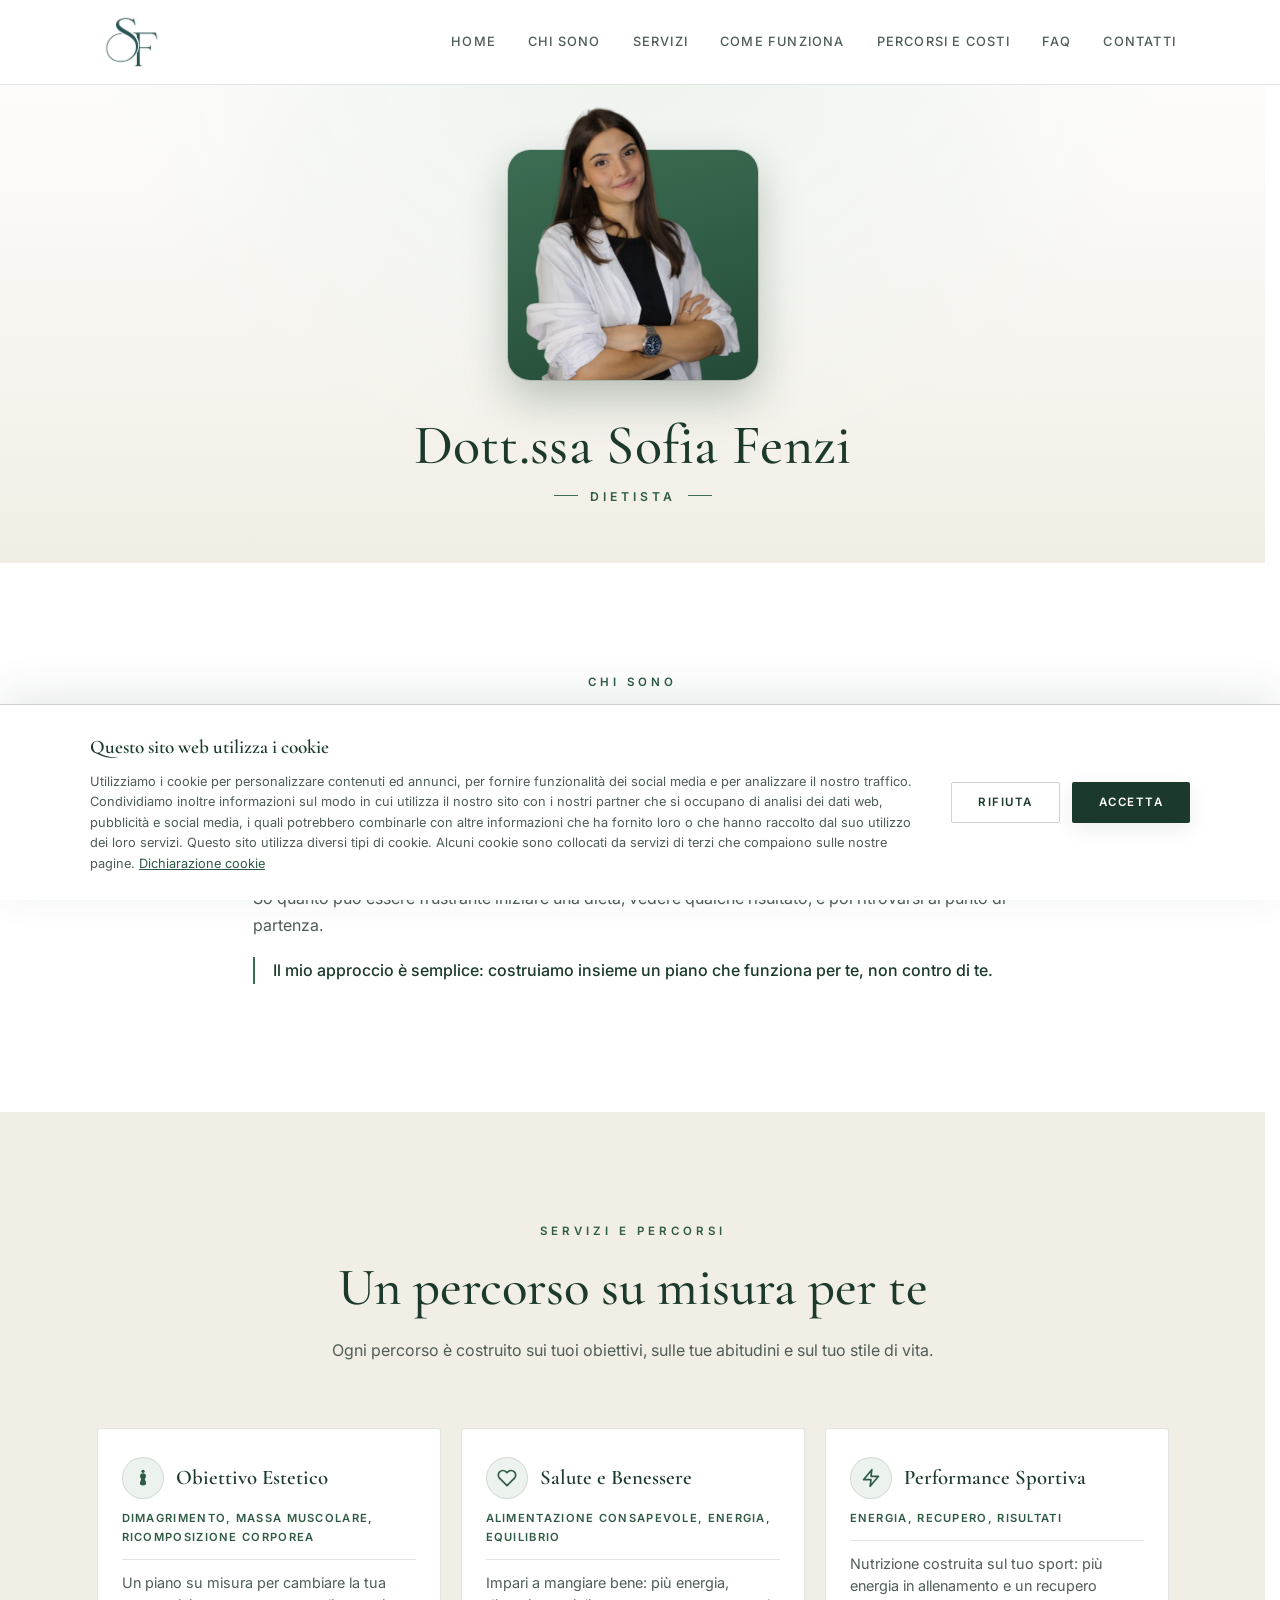
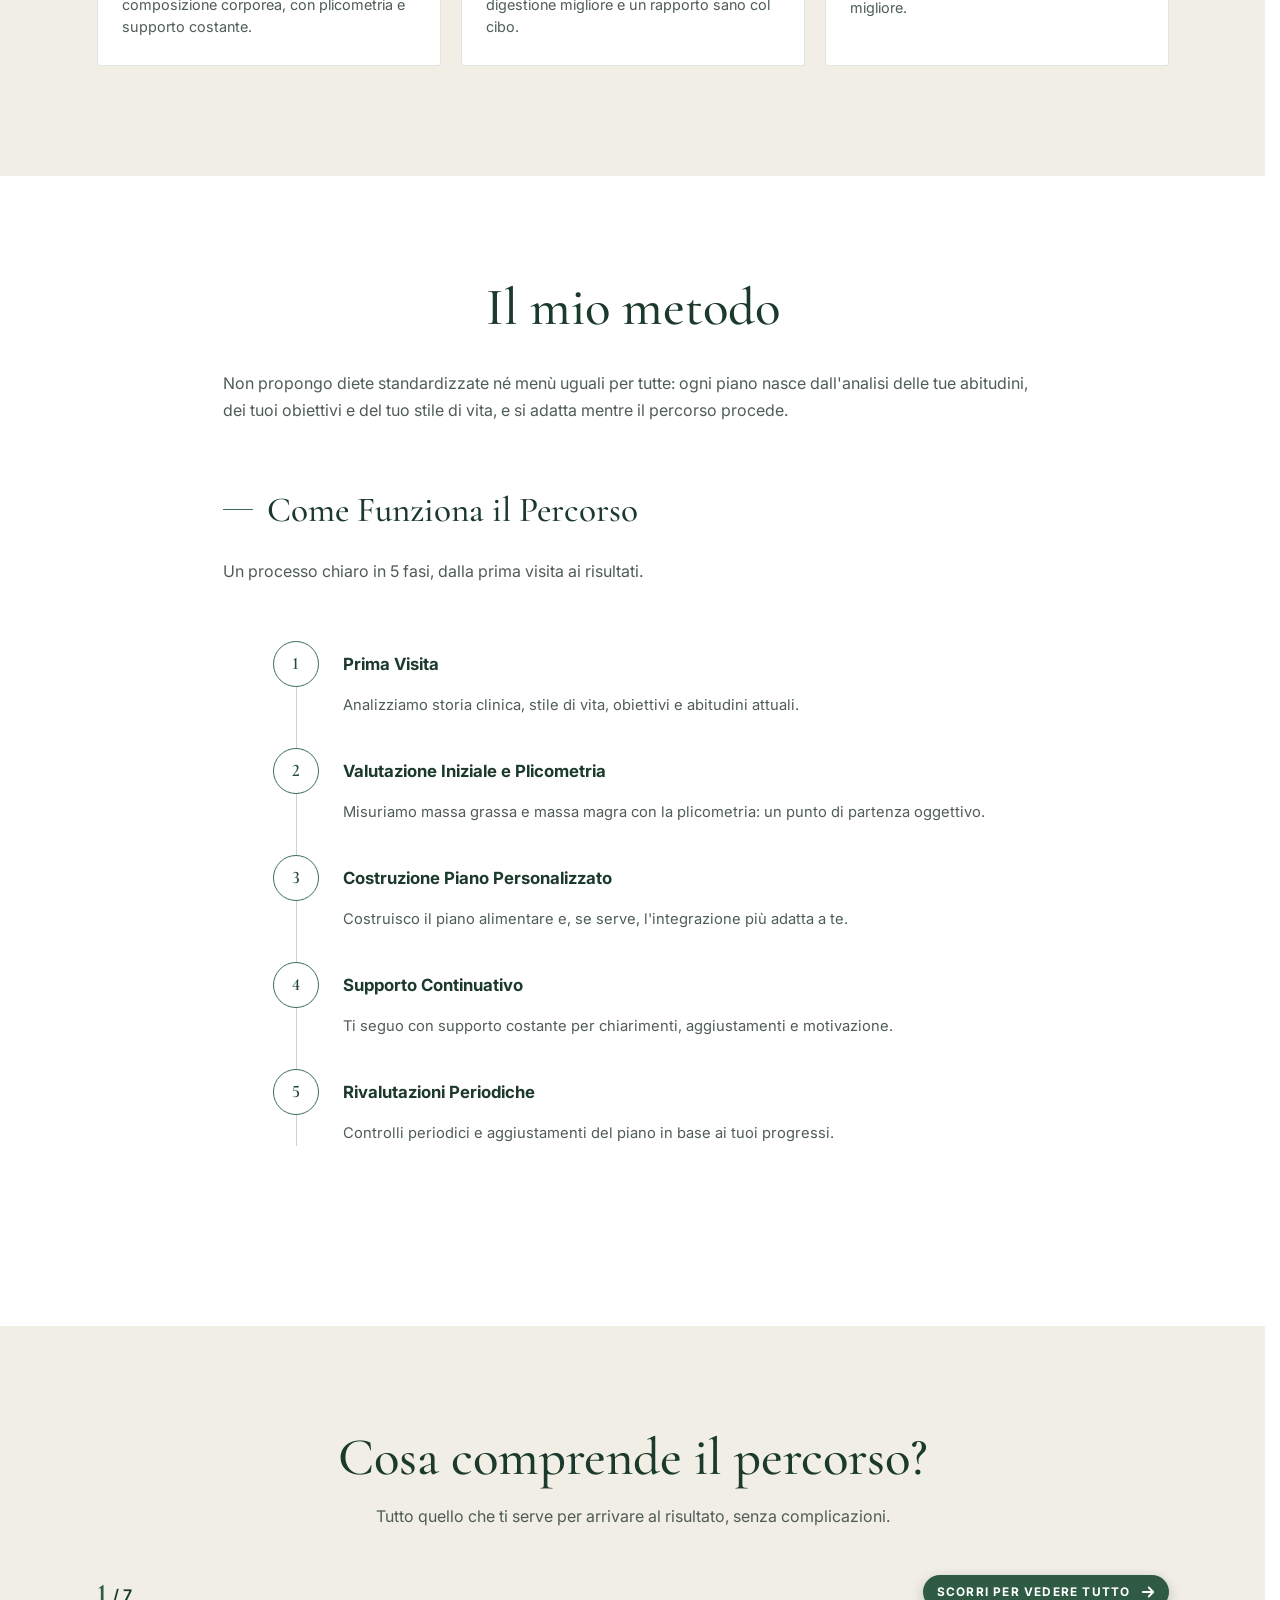
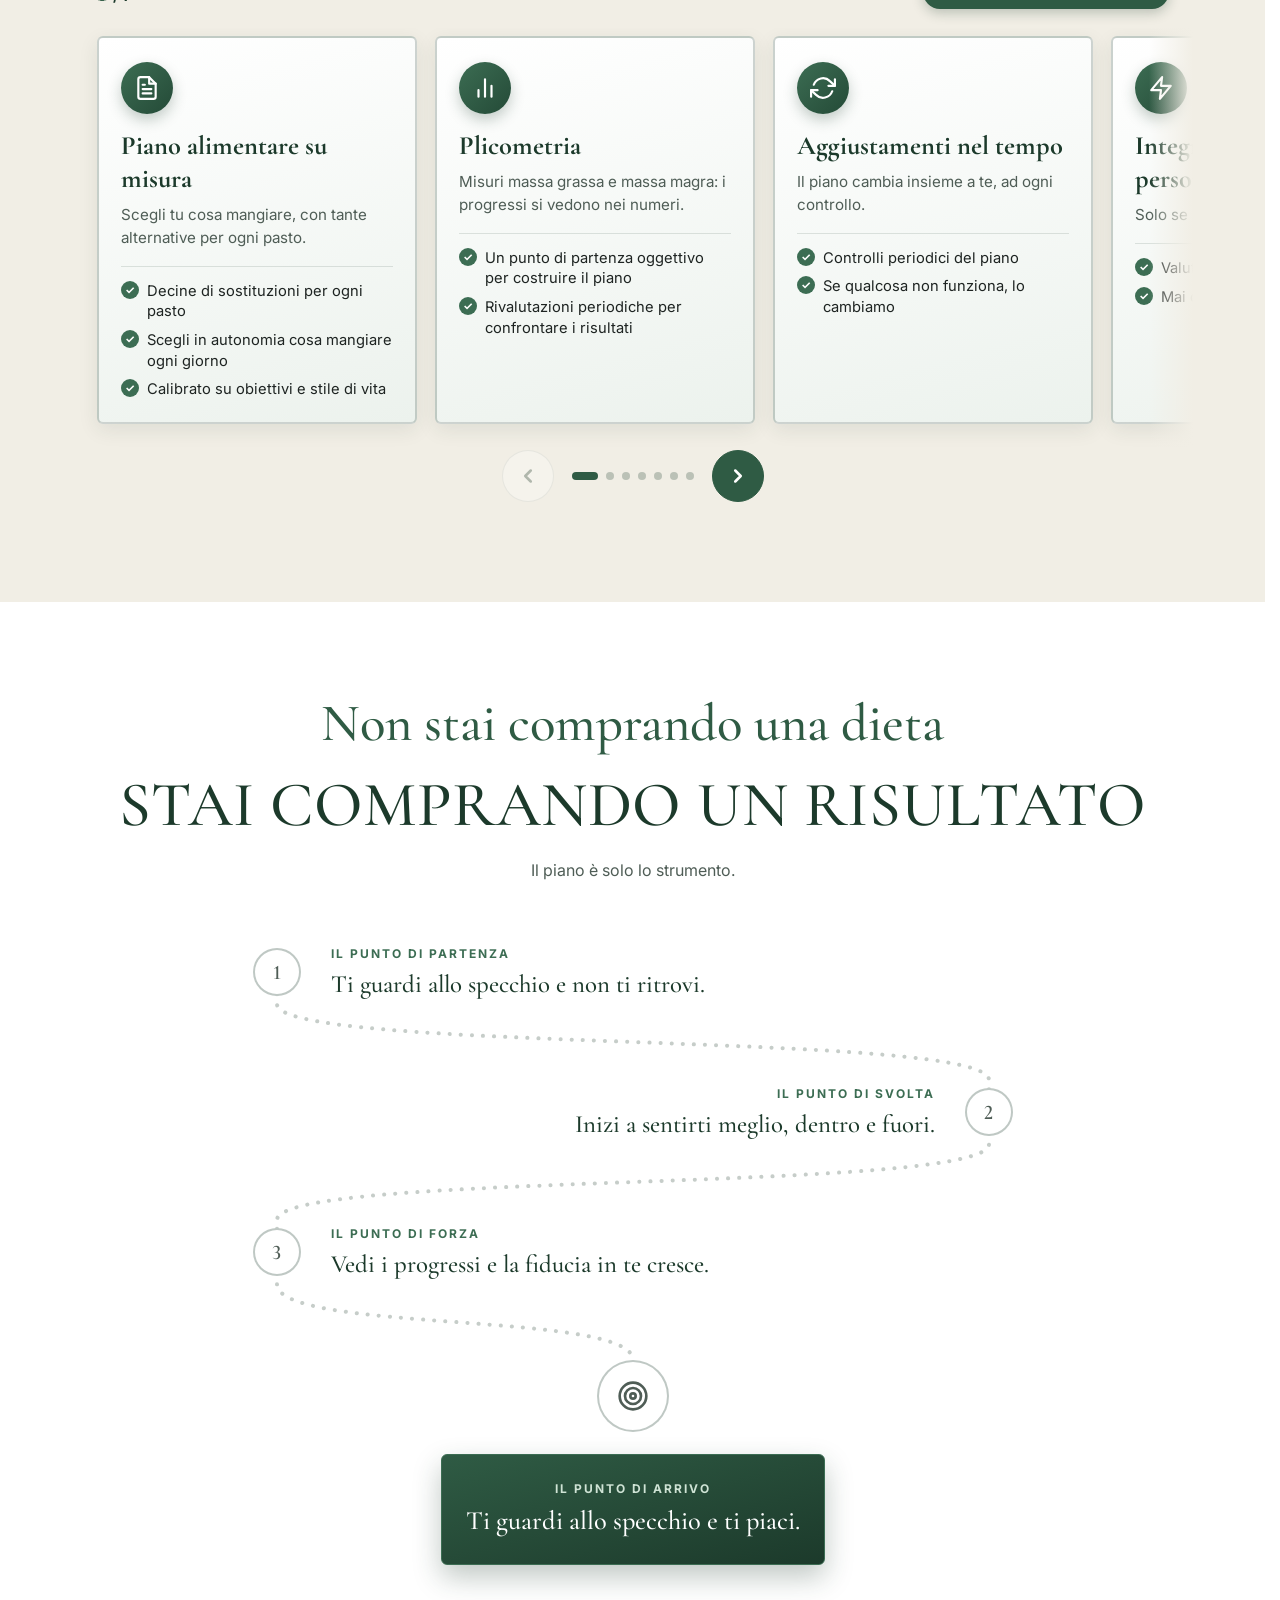
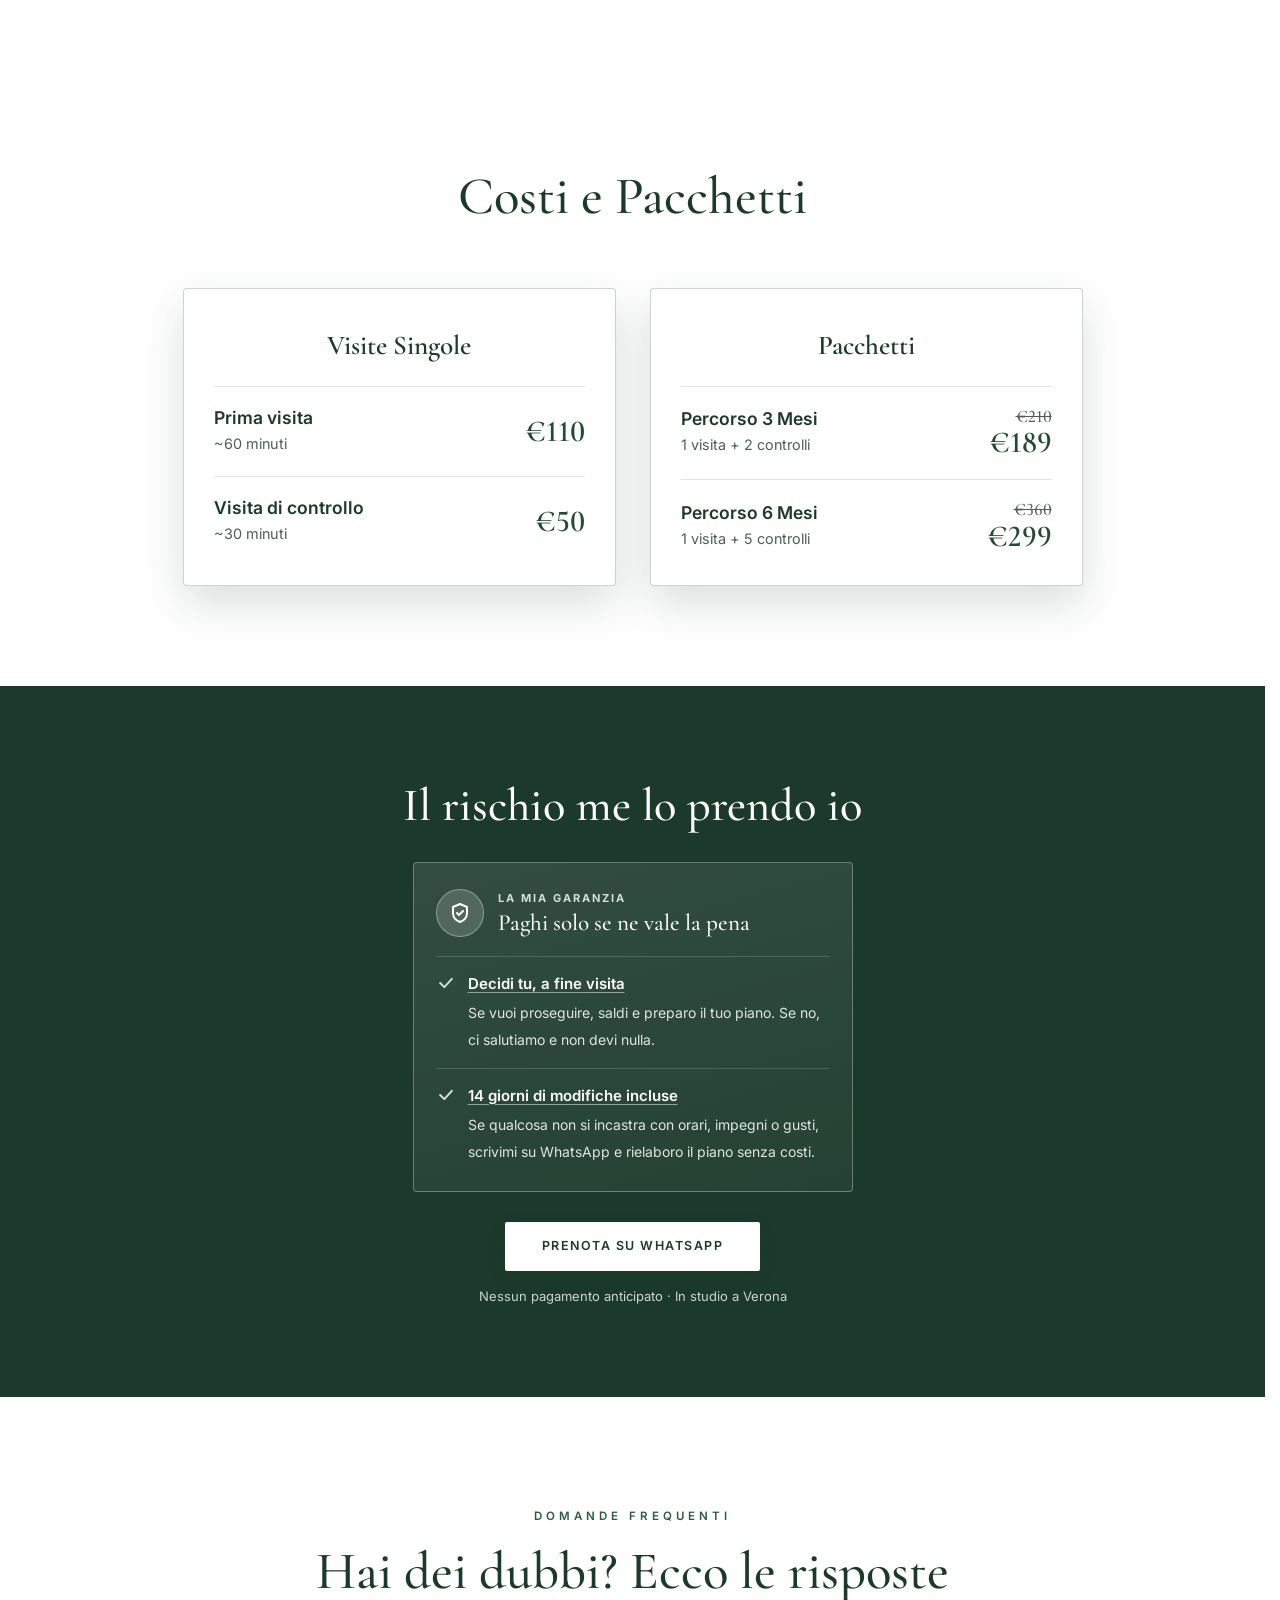
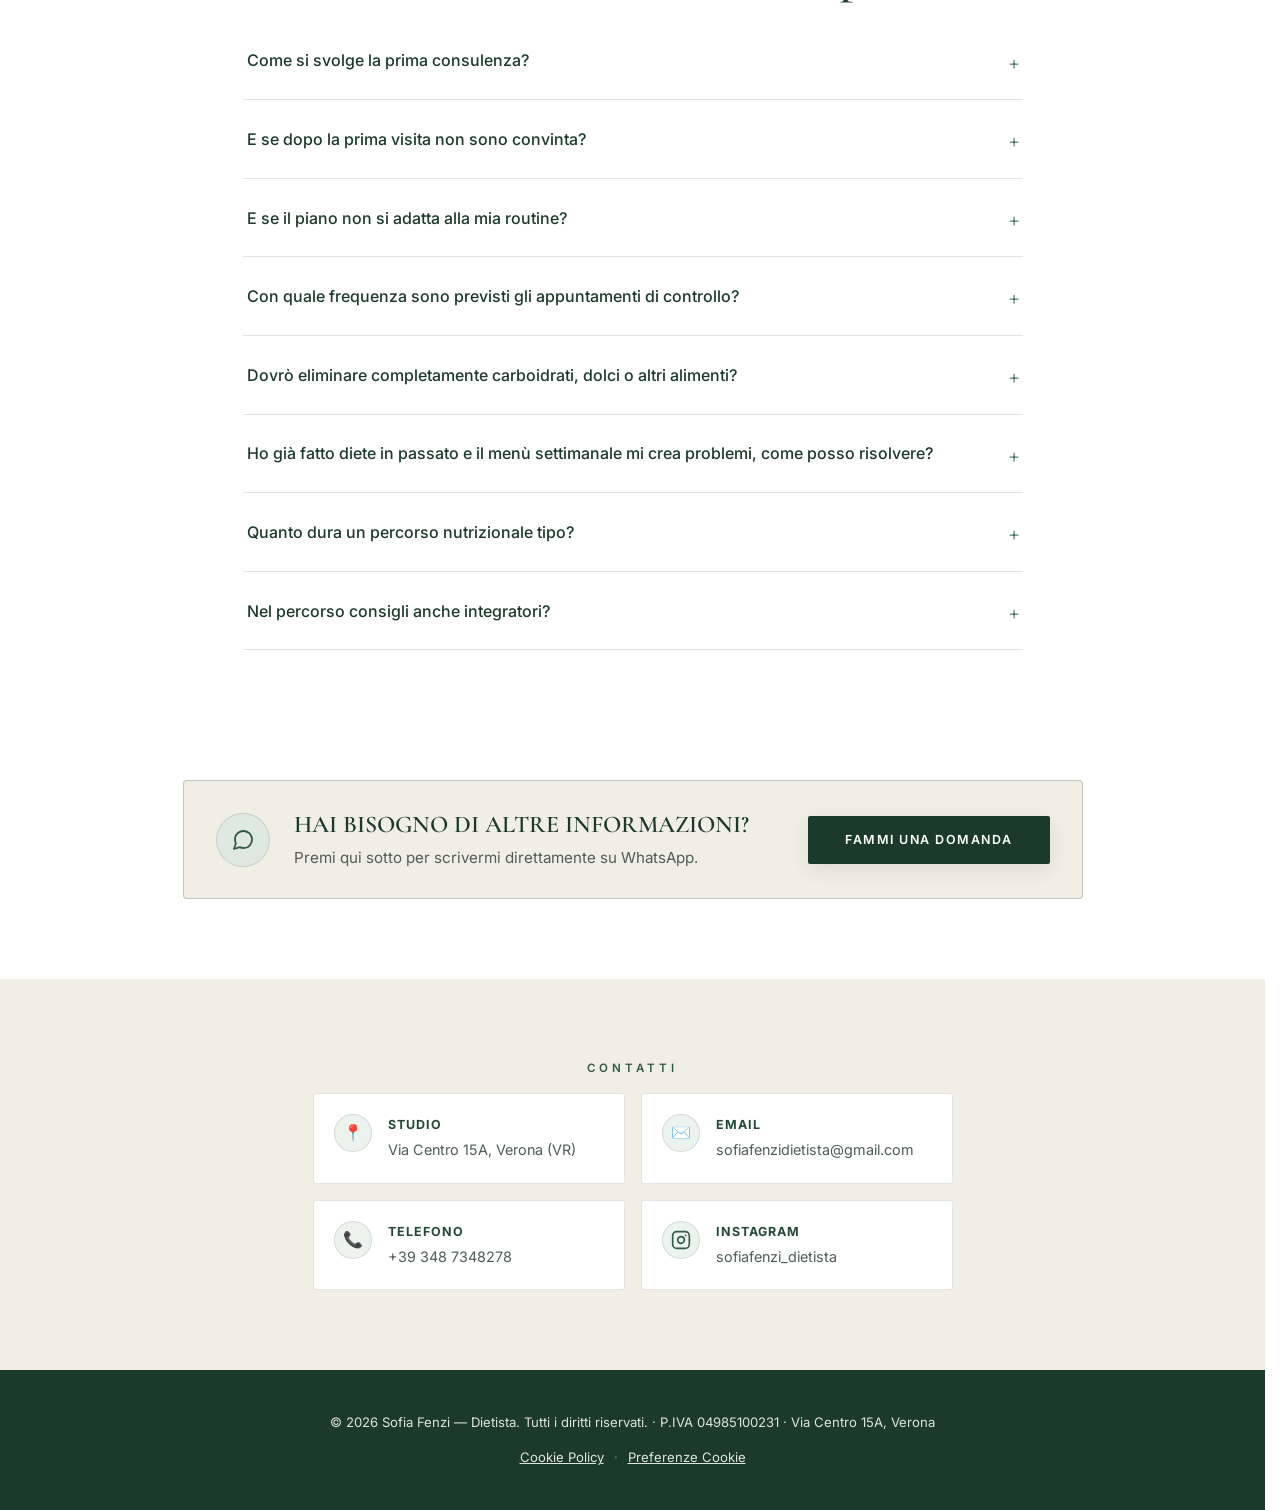
==== commit 1972379c: "Ingrandisce e ispessisce il titolo delle card di Cosa comprende" ====
--- a/index.html
+++ b/index.html
@@ -8,7 +8,7 @@
 
 <link rel="preconnect" href="https://fonts.googleapis.com">
 <link rel="preconnect" href="https://fonts.gstatic.com" crossorigin>
-<link href="https://fonts.googleapis.com/css2?family=Cormorant+Garamond:ital,wght@0,400;0,500;0,600;1,400;1,500&family=Inter:wght@400;500;600&display=swap" rel="stylesheet">
+<link href="https://fonts.googleapis.com/css2?family=Cormorant+Garamond:ital,wght@0,400;0,500;0,600;0,700;1,400;1,500&family=Inter:wght@400;500;600&display=swap" rel="stylesheet">
 <link rel="stylesheet" href="style.css?v=20261115">
 </head>
 <body>
--- a/style.css
+++ b/style.css
@@ -935,8 +935,8 @@
   margin-bottom: 8px;
   color: var(--green-900);
   font-family: var(--serif);
-  font-size: 1.4rem;
-  font-weight: 500;
+  font-size: 1.65rem;
+  font-weight: 700;
   line-height: 1.25;
 }
 
@@ -1133,7 +1133,7 @@
     scroll-snap-stop: always; /* una swipe = una card */
   }
   .inc-title {
-    font-size: 1.3rem;
+    font-size: 1.5rem;
   }
   .inc-top {
     gap: 4px 10px;
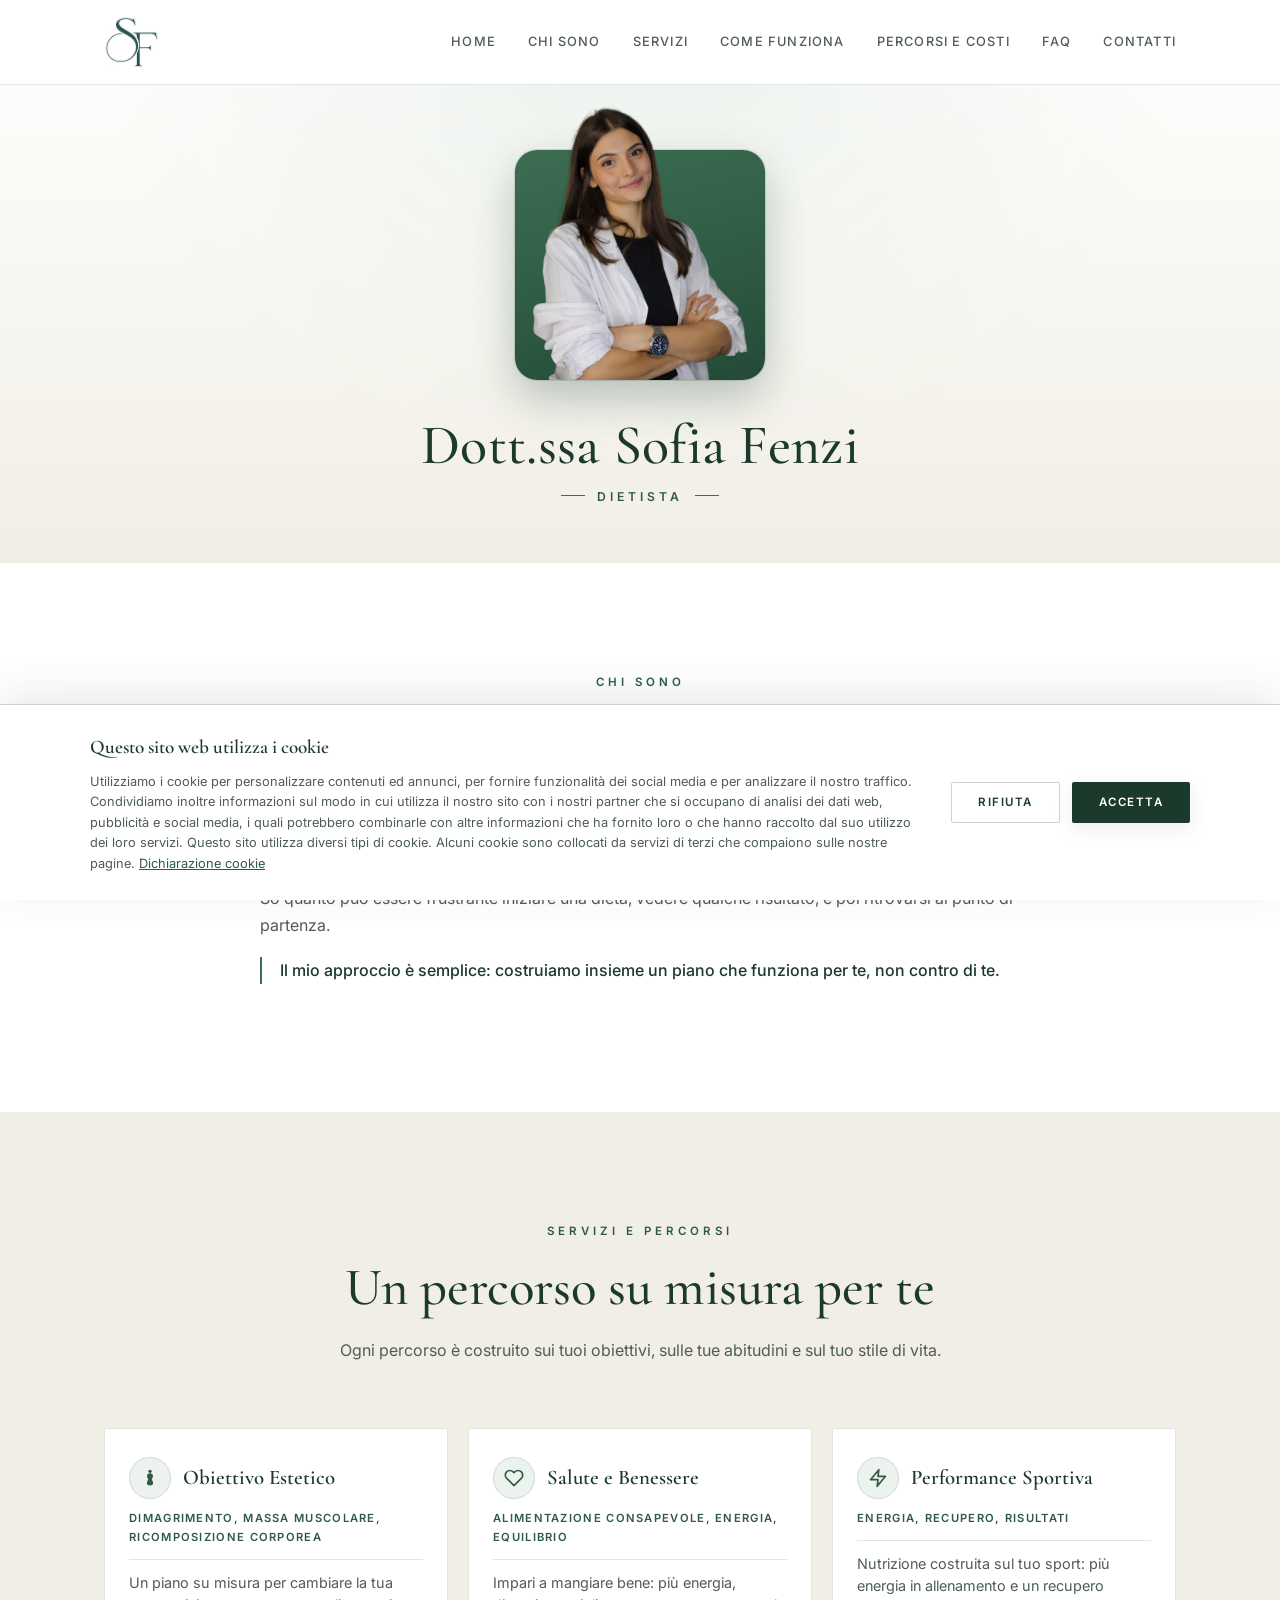
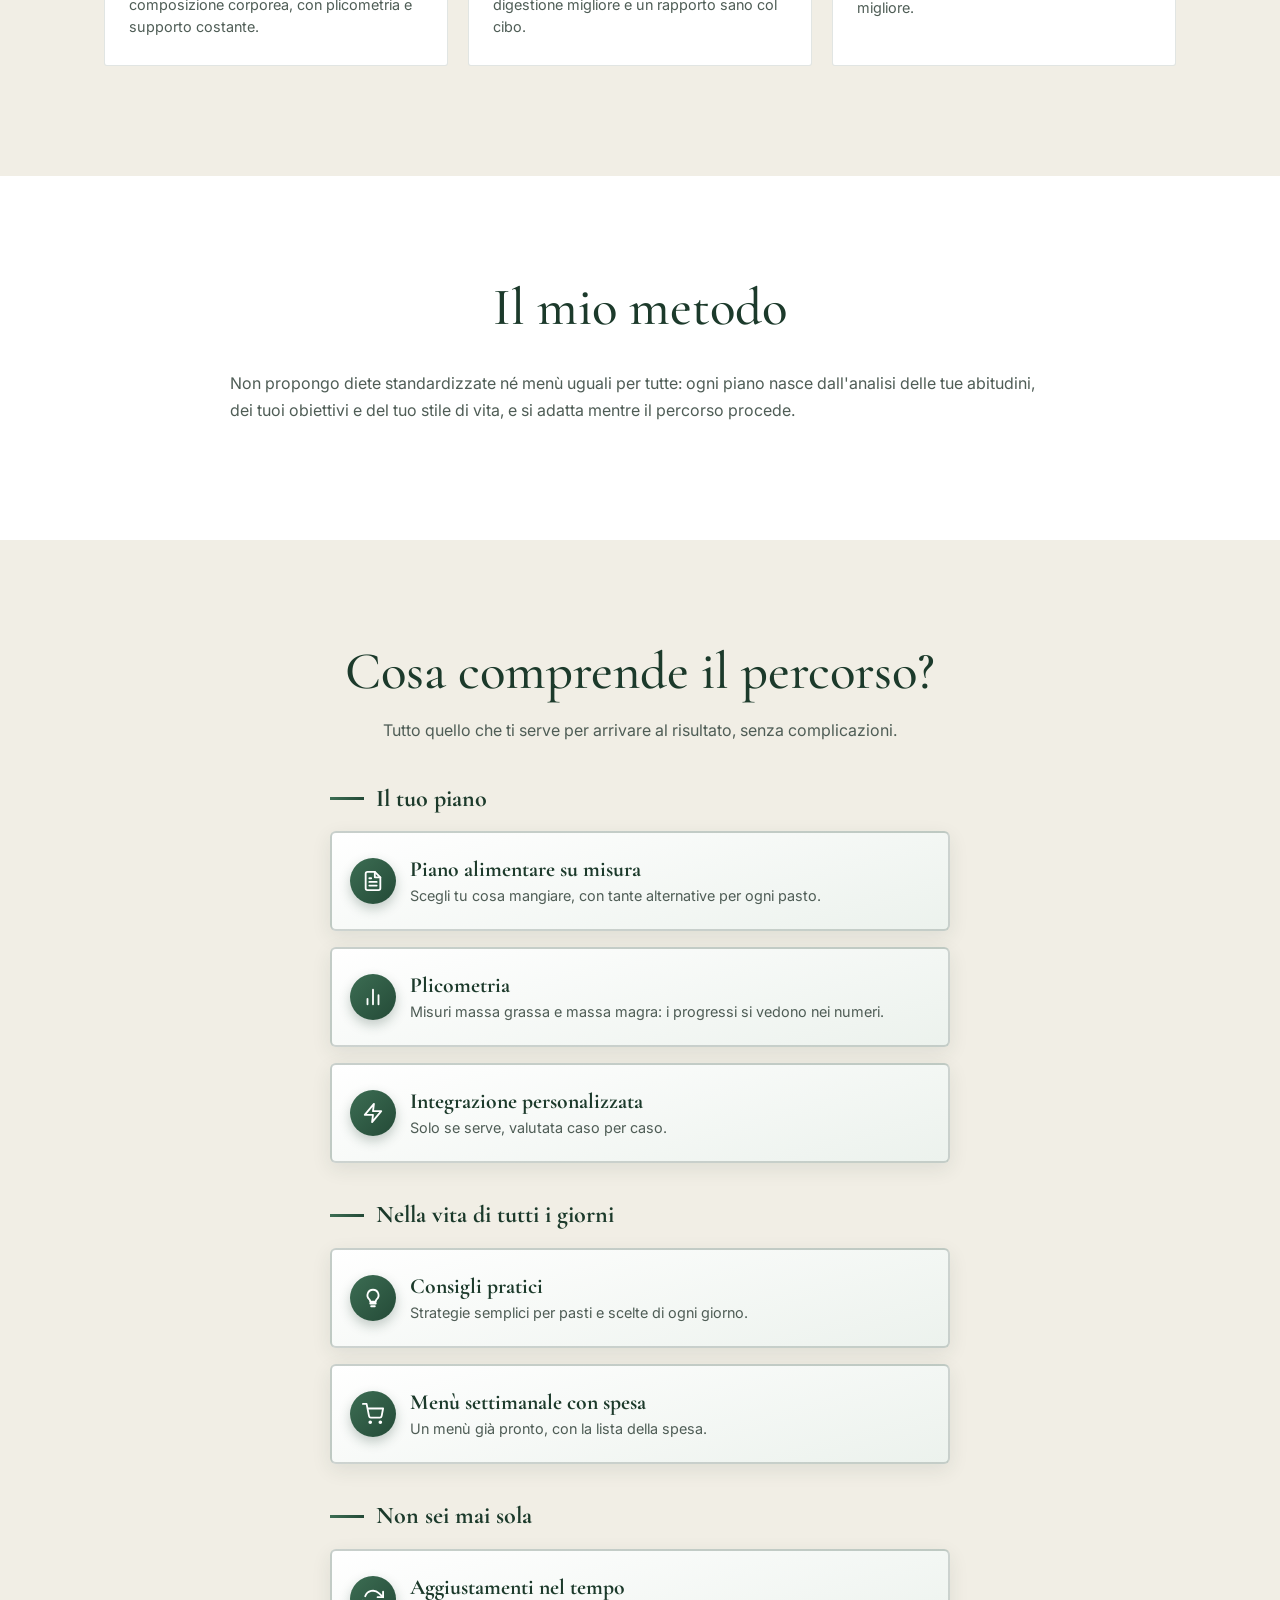
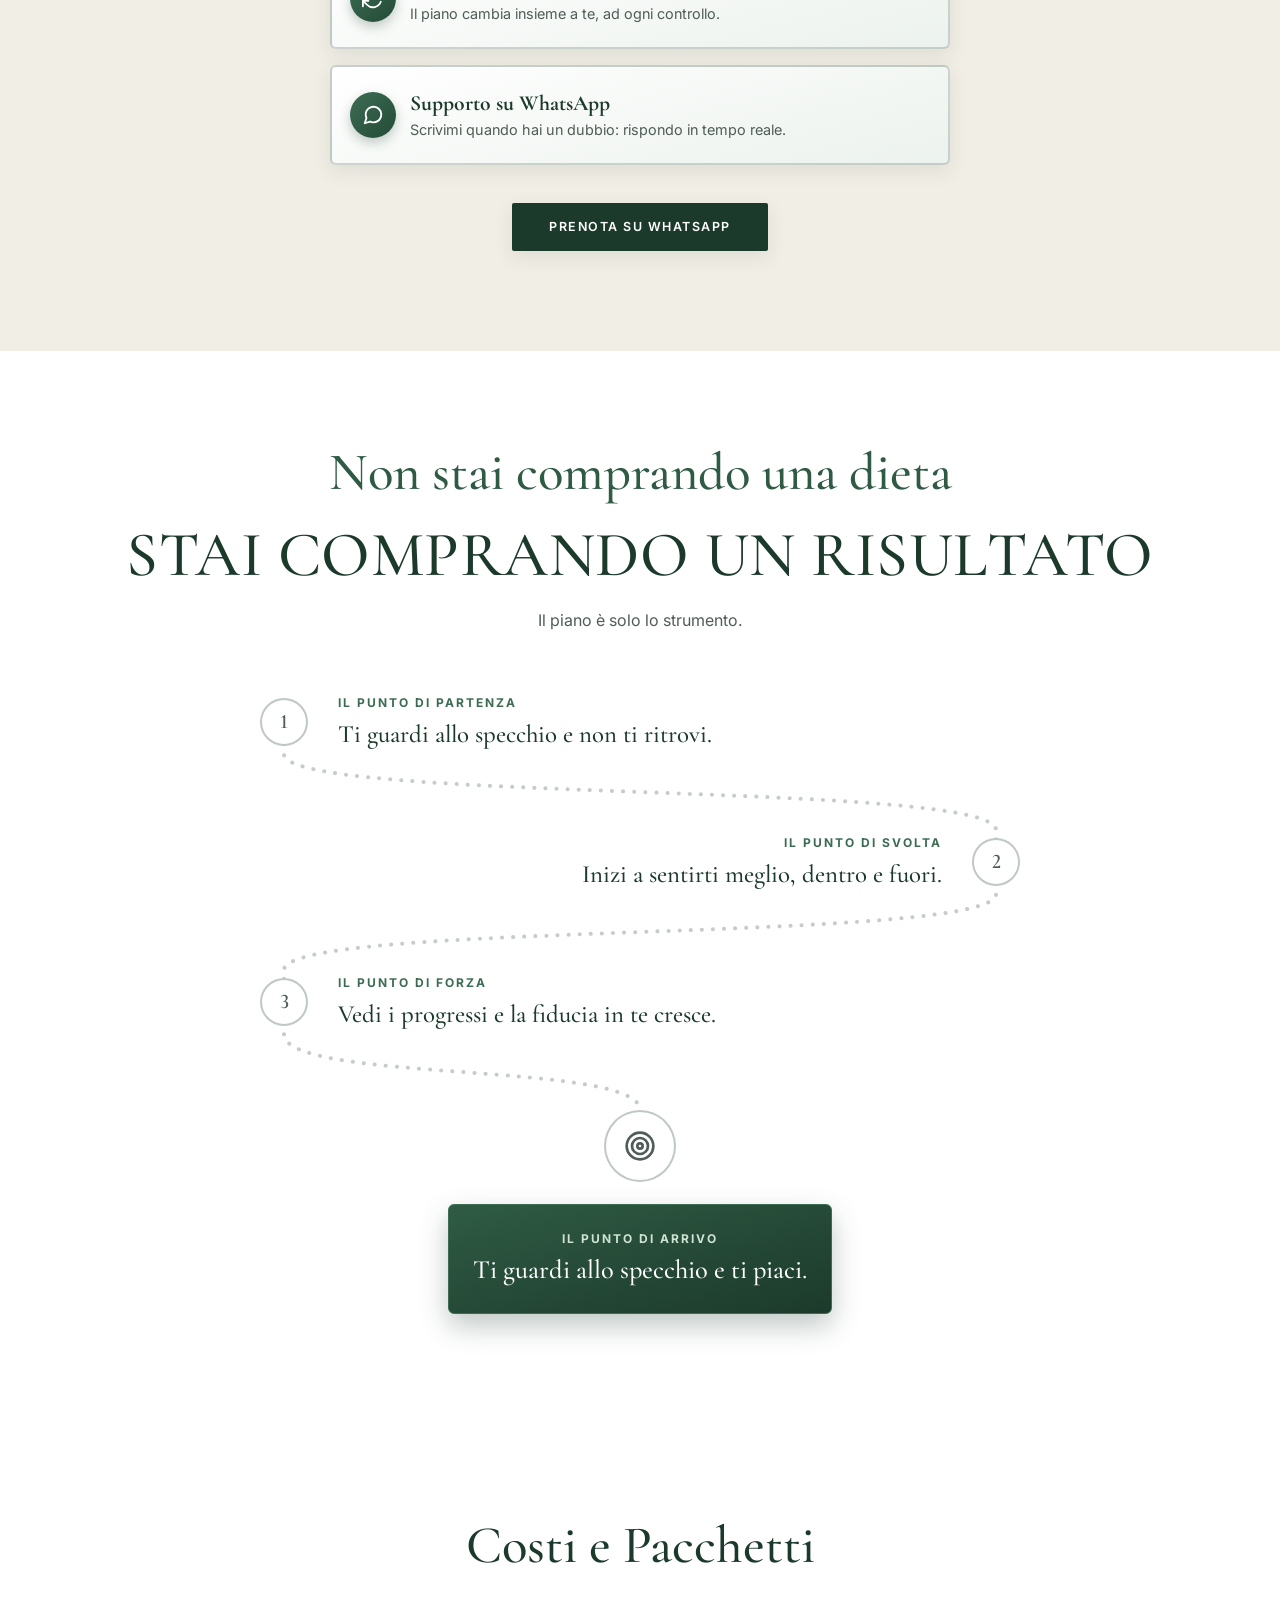
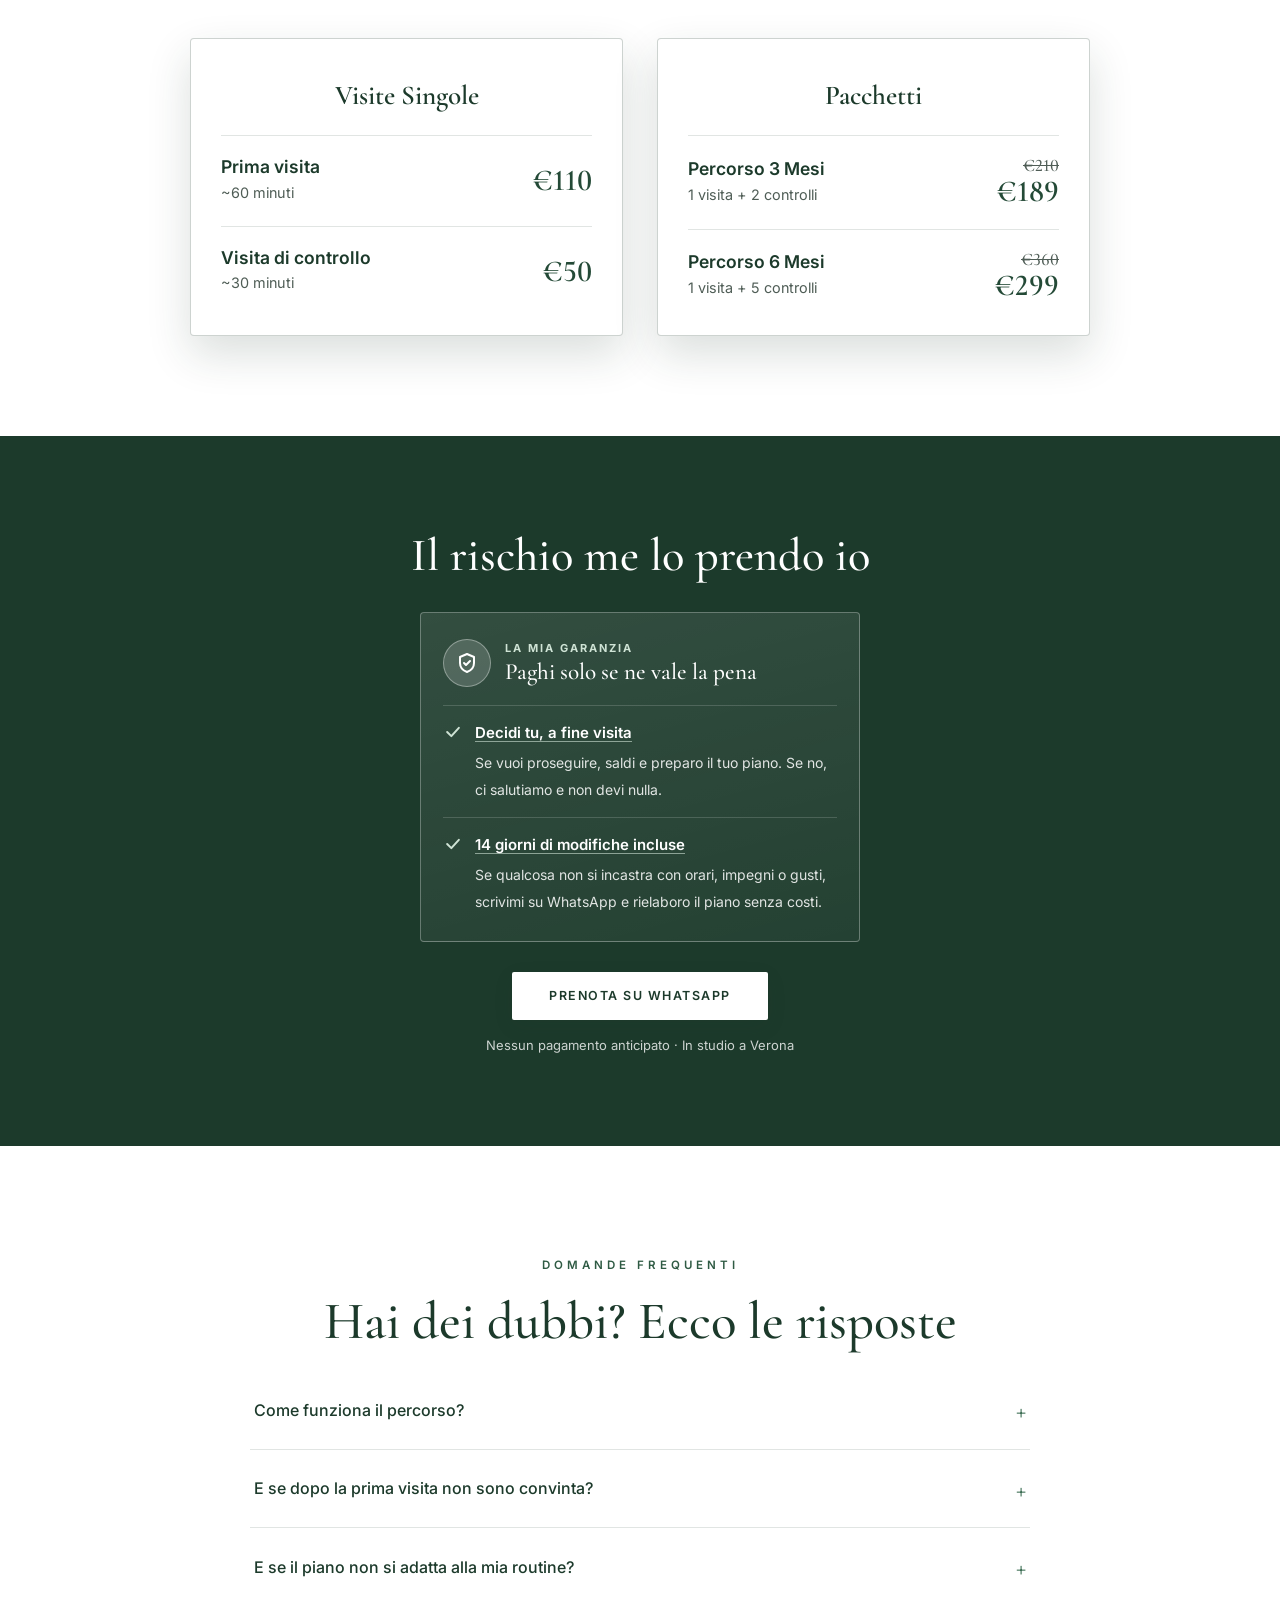
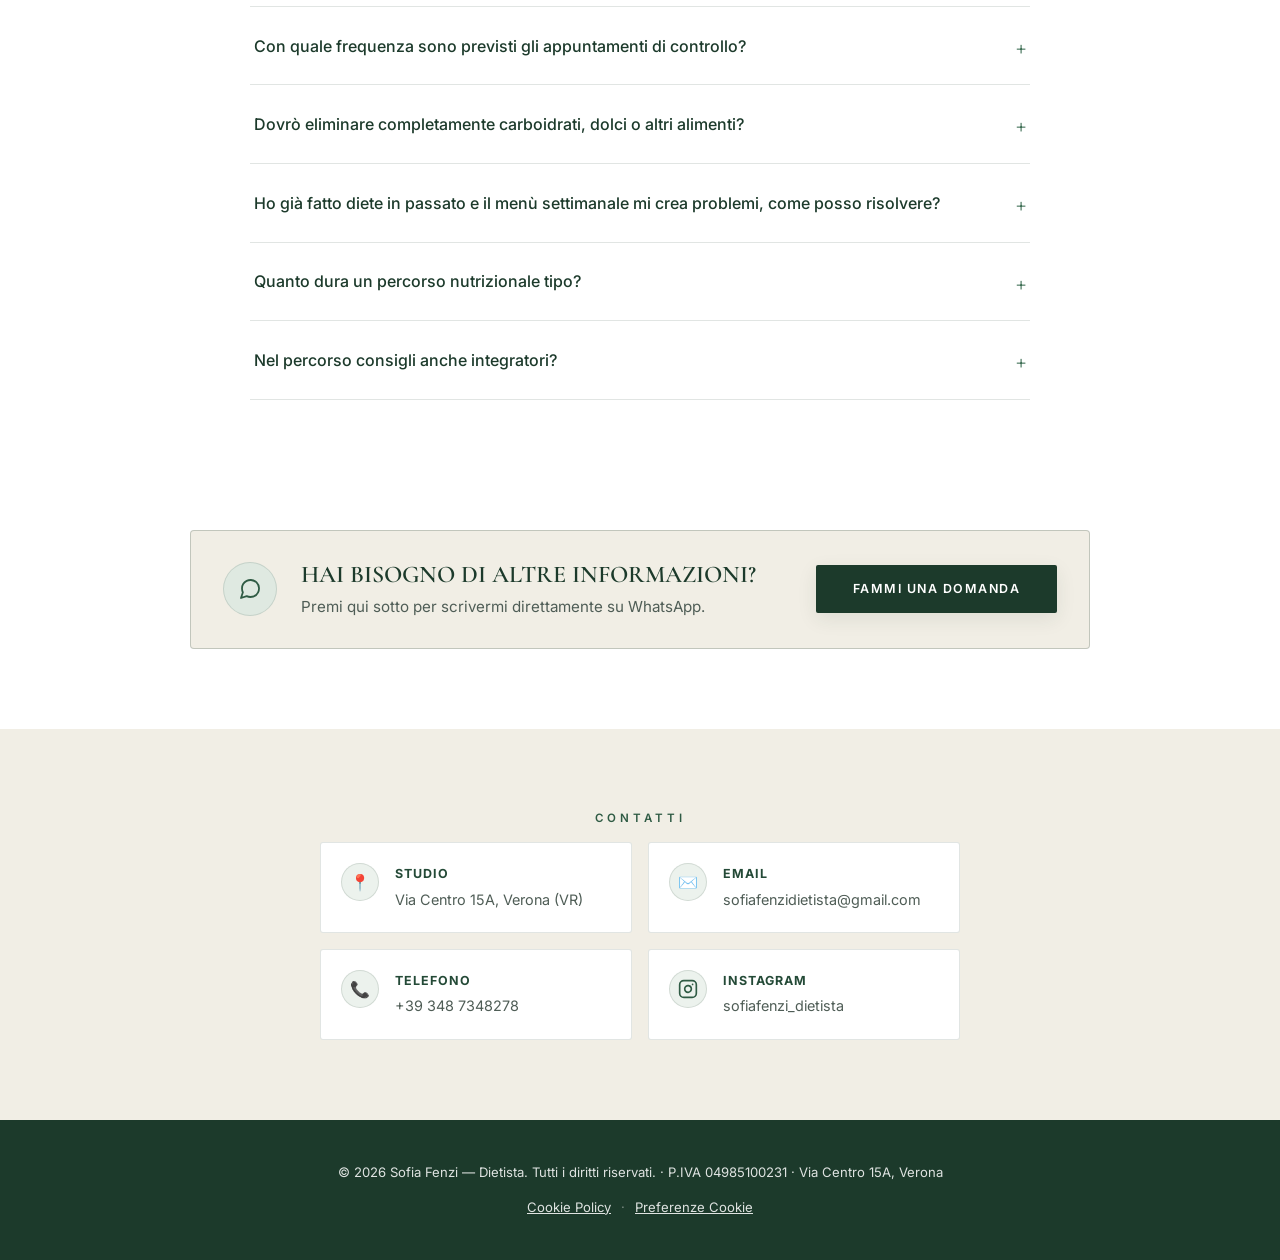
==== commit 1fd3530f: "Cosa comprende in lista verticale a 3 gruppi, fasi nelle FAQ, spaziatura promo e etichette WhatsApp" ====
--- a/index.html
+++ b/index.html
@@ -9,7 +9,7 @@
 <link rel="preconnect" href="https://fonts.googleapis.com">
 <link rel="preconnect" href="https://fonts.gstatic.com" crossorigin>
 <link href="https://fonts.googleapis.com/css2?family=Cormorant+Garamond:ital,wght@0,400;0,500;0,600;0,700;1,400;1,500&family=Inter:wght@400;500;600&display=swap" rel="stylesheet">
-<link rel="stylesheet" href="style.css?v=20261115">
+<link rel="stylesheet" href="style.css?v=202611151207">
 </head>
 <body>
 
@@ -119,39 +119,6 @@
     <div class="offer-block reveal">
       <p>Non propongo diete standardizzate né menù uguali per tutte: ogni piano nasce dall'analisi delle tue abitudini, dei tuoi obiettivi e del tuo stile di vita, e si adatta mentre il percorso procede.</p>
     </div>
-
-    <div class="offer-block reveal">
-      <h2>Come Funziona il Percorso</h2>
-      <p>Un processo chiaro in 5 fasi, dalla prima visita ai risultati.</p>
-    </div>
-
-    <div class="process-steps">
-      <div class="step reveal">
-        <div class="step-num">1</div>
-        <h4>Prima Visita</h4>
-        <p>Analizziamo storia clinica, stile di vita, obiettivi e abitudini attuali.</p>
-      </div>
-      <div class="step reveal">
-        <div class="step-num">2</div>
-        <h4>Valutazione Iniziale e Plicometria</h4>
-        <p>Misuriamo massa grassa e massa magra con la plicometria: un punto di partenza oggettivo.</p>
-      </div>
-      <div class="step reveal">
-        <div class="step-num">3</div>
-        <h4>Costruzione Piano Personalizzato</h4>
-        <p>Costruisco il piano alimentare e, se serve, l'integrazione più adatta a te.</p>
-      </div>
-      <div class="step reveal">
-        <div class="step-num">4</div>
-        <h4>Supporto Continuativo</h4>
-        <p>Ti seguo con supporto costante per chiarimenti, aggiustamenti e motivazione.</p>
-      </div>
-      <div class="step reveal">
-        <div class="step-num">5</div>
-        <h4>Rivalutazioni Periodiche</h4>
-        <p>Controlli periodici e aggiustamenti del piano in base ai tuoi progressi.</p>
-      </div>
-    </div>
   </div>
 </section>
 
@@ -160,100 +127,75 @@
   <div class="container">
     <h2 class="section-title">Cosa comprende il percorso?</h2>
     <p class="section-subtitle">Tutto quello che ti serve per arrivare al risultato, senza complicazioni.</p>
-    <div class="inc-carousel reveal" role="region" aria-roledescription="carosello" aria-label="Cosa comprende il percorso">
-      <div class="inc-top">
-        <span class="inc-count" aria-hidden="true"><strong class="inc-current">1</strong> / 7</span>
-        <span class="inc-hint" aria-hidden="true">
-          Scorri per vedere tutto
-          <svg viewBox="0 0 24 24" width="18" height="18" fill="none" stroke="currentColor" stroke-width="2.4" stroke-linecap="round" stroke-linejoin="round"><path d="M5 12h14M13 6l6 6-6 6"></path></svg>
-        </span>
-      </div>
-
-      <div class="inc-viewport">
-        <ul class="inc-track" tabindex="0" aria-label="Elementi inclusi: usa le frecce sinistra e destra per scorrere">
-          <li class="inc-card">
-            <span class="inc-icon" aria-hidden="true"><svg viewBox="0 0 24 24" width="26" height="26" fill="none" stroke="#fff" stroke-width="2" stroke-linecap="round" stroke-linejoin="round"><path d="M14 2H6a2 2 0 0 0-2 2v16a2 2 0 0 0 2 2h12a2 2 0 0 0 2-2V8z"></path><path d="M14 2v6h6M16 13H8M16 17H8M10 9H8"></path></svg></span>
-            <h3 class="inc-title">Piano alimentare su misura</h3>
+    <div class="inc-group reveal">
+      <h3 class="inc-group-title">Il tuo piano</h3>
+      <ul class="inc-list">
+        <li class="inc-card">
+          <span class="inc-icon" aria-hidden="true"><svg viewBox="0 0 24 24" width="22" height="22" fill="none" stroke="#fff" stroke-width="2" stroke-linecap="round" stroke-linejoin="round"><path d="M14 2H6a2 2 0 0 0-2 2v16a2 2 0 0 0 2 2h12a2 2 0 0 0 2-2V8z"></path><path d="M14 2v6h6M16 13H8M16 17H8M10 9H8"></path></svg></span>
+          <div class="inc-body">
+            <h4 class="inc-title">Piano alimentare su misura</h4>
             <p class="inc-desc">Scegli tu cosa mangiare, con tante alternative per ogni pasto.</p>
-            <ul class="inc-points">
-              <li>Decine di sostituzioni per ogni pasto</li>
-              <li>Scegli in autonomia cosa mangiare ogni giorno</li>
-              <li>Calibrato su obiettivi e stile di vita</li>
-            </ul>
-          </li>
-
-          <li class="inc-card">
-            <span class="inc-icon" aria-hidden="true"><svg viewBox="0 0 24 24" width="26" height="26" fill="none" stroke="#fff" stroke-width="2" stroke-linecap="round" stroke-linejoin="round"><path d="M18 20V10M12 20V4M6 20v-6"></path></svg></span>
-            <h3 class="inc-title">Plicometria</h3>
+          </div>
+        </li>
+        <li class="inc-card">
+          <span class="inc-icon" aria-hidden="true"><svg viewBox="0 0 24 24" width="22" height="22" fill="none" stroke="#fff" stroke-width="2" stroke-linecap="round" stroke-linejoin="round"><path d="M18 20V10M12 20V4M6 20v-6"></path></svg></span>
+          <div class="inc-body">
+            <h4 class="inc-title">Plicometria</h4>
             <p class="inc-desc">Misuri massa grassa e massa magra: i progressi si vedono nei numeri.</p>
-            <ul class="inc-points">
-              <li>Un punto di partenza oggettivo per costruire il piano</li>
-              <li>Rivalutazioni periodiche per confrontare i risultati</li>
-            </ul>
-          </li>
-
-          <li class="inc-card">
-            <span class="inc-icon" aria-hidden="true"><svg viewBox="0 0 24 24" width="26" height="26" fill="none" stroke="#fff" stroke-width="2" stroke-linecap="round" stroke-linejoin="round"><path d="M23 4v6h-6M1 20v-6h6"></path><path d="M3.51 9a9 9 0 0 1 14.85-3.36L23 10M1 14l4.64 4.36A9 9 0 0 0 20.49 15"></path></svg></span>
-            <h3 class="inc-title">Aggiustamenti nel tempo</h3>
+          </div>
+        </li>
+        <li class="inc-card">
+          <span class="inc-icon" aria-hidden="true"><svg viewBox="0 0 24 24" width="22" height="22" fill="none" stroke="#fff" stroke-width="2" stroke-linecap="round" stroke-linejoin="round"><polygon points="13 2 3 14 12 14 11 22 21 10 12 10 13 2"></polygon></svg></span>
+          <div class="inc-body">
+            <h4 class="inc-title">Integrazione personalizzata</h4>
+            <p class="inc-desc">Solo se serve, valutata caso per caso.</p>
+          </div>
+        </li>
+      </ul>
+    </div>
+
+    <div class="inc-group reveal">
+      <h3 class="inc-group-title">Nella vita di tutti i giorni</h3>
+      <ul class="inc-list">
+        <li class="inc-card">
+          <span class="inc-icon" aria-hidden="true"><svg viewBox="0 0 24 24" width="22" height="22" fill="none" stroke="#fff" stroke-width="2" stroke-linecap="round" stroke-linejoin="round"><path d="M9 18h6M10 21h4M12 3a6 6 0 0 0-4 10.5c.7.7 1 1.5 1 2.5h6c0-1 .3-1.8 1-2.5A6 6 0 0 0 12 3z"></path></svg></span>
+          <div class="inc-body">
+            <h4 class="inc-title">Consigli pratici</h4>
+            <p class="inc-desc">Strategie semplici per pasti e scelte di ogni giorno.</p>
+          </div>
+        </li>
+        <li class="inc-card">
+          <span class="inc-icon" aria-hidden="true"><svg viewBox="0 0 24 24" width="22" height="22" fill="none" stroke="#fff" stroke-width="2" stroke-linecap="round" stroke-linejoin="round"><circle cx="9" cy="21" r="1"></circle><circle cx="20" cy="21" r="1"></circle><path d="M1 1h4l2.68 13.39a2 2 0 0 0 2 1.61h9.72a2 2 0 0 0 2-1.61L23 6H6"></path></svg></span>
+          <div class="inc-body">
+            <h4 class="inc-title">Menù settimanale con spesa</h4>
+            <p class="inc-desc">Un menù già pronto, con la lista della spesa.</p>
+          </div>
+        </li>
+      </ul>
+    </div>
+
+    <div class="inc-group reveal">
+      <h3 class="inc-group-title">Non sei mai sola</h3>
+      <ul class="inc-list">
+        <li class="inc-card">
+          <span class="inc-icon" aria-hidden="true"><svg viewBox="0 0 24 24" width="22" height="22" fill="none" stroke="#fff" stroke-width="2" stroke-linecap="round" stroke-linejoin="round"><path d="M23 4v6h-6M1 20v-6h6"></path><path d="M3.51 9a9 9 0 0 1 14.85-3.36L23 10M1 14l4.64 4.36A9 9 0 0 0 20.49 15"></path></svg></span>
+          <div class="inc-body">
+            <h4 class="inc-title">Aggiustamenti nel tempo</h4>
             <p class="inc-desc">Il piano cambia insieme a te, ad ogni controllo.</p>
-            <ul class="inc-points">
-              <li>Controlli periodici del piano</li>
-              <li>Se qualcosa non funziona, lo cambiamo</li>
-            </ul>
-          </li>
-
-          <li class="inc-card">
-            <span class="inc-icon" aria-hidden="true"><svg viewBox="0 0 24 24" width="26" height="26" fill="none" stroke="#fff" stroke-width="2" stroke-linecap="round" stroke-linejoin="round"><polygon points="13 2 3 14 12 14 11 22 21 10 12 10 13 2"></polygon></svg></span>
-            <h3 class="inc-title">Integrazione personalizzata</h3>
-            <p class="inc-desc">Solo se serve, valutata caso per caso.</p>
-            <ul class="inc-points">
-              <li>Valutata caso per caso</li>
-              <li>Mai consigliata in automatico</li>
-            </ul>
-          </li>
-
-          <li class="inc-card">
-            <span class="inc-icon" aria-hidden="true"><svg viewBox="0 0 24 24" width="26" height="26" fill="none" stroke="#fff" stroke-width="2" stroke-linecap="round" stroke-linejoin="round"><path d="M9 18h6M10 21h4M12 3a6 6 0 0 0-4 10.5c.7.7 1 1.5 1 2.5h6c0-1 .3-1.8 1-2.5A6 6 0 0 0 12 3z"></path></svg></span>
-            <h3 class="inc-title">Consigli pratici</h3>
-            <p class="inc-desc">Strategie semplici per pasti e scelte di ogni giorno.</p>
-            <ul class="inc-points">
-              <li>Come organizzare i pasti durante la settimana</li>
-              <li>Scelte semplici di tutti i giorni, senza stress</li>
-            </ul>
-          </li>
-
-          <li class="inc-card">
-            <span class="inc-icon" aria-hidden="true"><svg viewBox="0 0 24 24" width="26" height="26" fill="none" stroke="#fff" stroke-width="2" stroke-linecap="round" stroke-linejoin="round"><path d="M21 11.5a8.38 8.38 0 0 1-.9 3.8 8.5 8.5 0 0 1-7.6 4.7 8.38 8.38 0 0 1-3.8-.9L3 21l1.9-5.7a8.38 8.38 0 0 1-.9-3.8 8.5 8.5 0 0 1 4.7-7.6 8.38 8.38 0 0 1 3.8-.9h.5a8.48 8.48 0 0 1 8 8v.5z"></path></svg></span>
-            <h3 class="inc-title">Supporto su WhatsApp</h3>
+          </div>
+        </li>
+        <li class="inc-card">
+          <span class="inc-icon" aria-hidden="true"><svg viewBox="0 0 24 24" width="22" height="22" fill="none" stroke="#fff" stroke-width="2" stroke-linecap="round" stroke-linejoin="round"><path d="M21 11.5a8.38 8.38 0 0 1-.9 3.8 8.5 8.5 0 0 1-7.6 4.7 8.38 8.38 0 0 1-3.8-.9L3 21l1.9-5.7a8.38 8.38 0 0 1-.9-3.8 8.5 8.5 0 0 1 4.7-7.6 8.38 8.38 0 0 1 3.8-.9h.5a8.48 8.48 0 0 1 8 8v.5z"></path></svg></span>
+          <div class="inc-body">
+            <h4 class="inc-title">Supporto su WhatsApp</h4>
             <p class="inc-desc">Scrivimi quando hai un dubbio: rispondo in tempo reale.</p>
-            <ul class="inc-points">
-              <li>Chiarimenti su cosa mangiare e come comportarti</li>
-              <li>Aiuto negli aggiustamenti e motivazione quando serve</li>
-            </ul>
-          </li>
-
-          <li class="inc-card inc-card-extra">
-            <span class="inc-icon" aria-hidden="true"><svg viewBox="0 0 24 24" width="26" height="26" fill="none" stroke="#fff" stroke-width="2" stroke-linecap="round" stroke-linejoin="round"><circle cx="9" cy="21" r="1"></circle><circle cx="20" cy="21" r="1"></circle><path d="M1 1h4l2.68 13.39a2 2 0 0 0 2 1.61h9.72a2 2 0 0 0 2-1.61L23 6H6"></path></svg></span>
-            <span class="inc-label">Extra incluso</span>
-            <h3 class="inc-title">Menù settimanale con spesa</h3>
-            <p class="inc-desc">Un menù già pronto, con la lista della spesa.</p>
-            <ul class="inc-points">
-              <li>Sai cosa mangiare e cosa comprare</li>
-              <li>Nessuna decisione quotidiana su cosa cucinare</li>
-            </ul>
-          </li>
-        </ul>
-      </div>
-
-      <div class="inc-controls">
-        <button type="button" class="inc-arrow inc-prev" aria-label="Elemento precedente">
-          <svg viewBox="0 0 24 24" width="22" height="22" fill="none" stroke="currentColor" stroke-width="2.8" stroke-linecap="round" stroke-linejoin="round"><path d="M15 6l-6 6 6 6"></path></svg>
-        </button>
-        <div class="inc-dots" aria-hidden="true"></div>
-        <button type="button" class="inc-arrow inc-next" aria-label="Elemento successivo">
-          <svg viewBox="0 0 24 24" width="22" height="22" fill="none" stroke="currentColor" stroke-width="2.8" stroke-linecap="round" stroke-linejoin="round"><path d="M9 6l6 6-6 6"></path></svg>
-        </button>
-      </div>
+          </div>
+        </li>
+      </ul>
+    </div>
+
+    <div class="inc-cta">
+      <a href="https://wa.me/393487348278?text=Buongiorno%20Sofia%2C%20ho%20visto%20il%20sito%20e%20vorrei%20prenotare%20una%20visita" target="_blank" rel="noopener" class="btn btn-primary" data-label="Cosa comprende - Prenota su WhatsApp">Prenota su WhatsApp</a>
     </div>
   </div>
 </section>
@@ -411,7 +353,7 @@
       </li>
     </ul>
   </div>
-  <a href="https://wa.me/393487348278?text=Buongiorno%20Sofia%2C%20ho%20visto%20il%20sito%20e%20vorrei%20prenotare%20una%20visita" target="_blank" rel="noopener" class="btn btn-primary">Prenota su WhatsApp</a>
+  <a href="https://wa.me/393487348278?text=Buongiorno%20Sofia%2C%20ho%20visto%20il%20sito%20e%20vorrei%20prenotare%20una%20visita" target="_blank" rel="noopener" class="btn btn-primary" data-label="Garanzia - Prenota su WhatsApp">Prenota su WhatsApp</a>
   <p class="cta-reassure">Nessun pagamento anticipato · In studio a Verona</p>
 </div>
 
@@ -421,12 +363,19 @@
     <span class="section-tag">Domande Frequenti</span>
     <h2 class="section-title">Hai dei dubbi? Ecco le risposte</h2>
     <div class="faq-list">
-      <div class="faq-item">
-        <button class="faq-question">Come si svolge la prima consulenza?
-          <span class="icon">+</span>
-        </button>
-        <div class="faq-answer">
-          <p>Nella prima visita raccogliamo la tua storia alimentare, lo stile di vita, gli obiettivi che vuoi raggiungere ed eventuali problematiche o intolleranze. Viene eseguita una valutazione della composizione corporea, per avere un punto di partenza oggettivo su massa grassa e massa magra. Sulla base di questi dati costruisco un piano alimentare personalizzato, con indicazioni pratiche su organizzazione dei pasti e scelte alimentari da seguire nella quotidianità.</p>
+      <div class="faq-item" id="faq-come-funziona">
+        <button class="faq-question">Come funziona il percorso?
+          <span class="icon">+</span>
+        </button>
+        <div class="faq-answer">
+          <p>Un processo chiaro in 5 fasi, dalla prima visita ai risultati:</p>
+          <ol class="faq-steps">
+            <li><strong>Prima visita.</strong> Raccogliamo la tua storia alimentare, il tuo stile di vita, i tuoi obiettivi ed eventuali problematiche o intolleranze.</li>
+            <li><strong>Valutazione iniziale e plicometria.</strong> Misuriamo massa grassa e massa magra: un punto di partenza oggettivo.</li>
+            <li><strong>Costruzione del piano personalizzato.</strong> Costruisco il piano alimentare e, se serve, l'integrazione più adatta a te, con indicazioni pratiche su pasti e scelte quotidiane.</li>
+            <li><strong>Supporto continuativo.</strong> Ti seguo con supporto costante per chiarimenti, aggiustamenti e motivazione.</li>
+            <li><strong>Rivalutazioni periodiche.</strong> Controlli periodici e aggiustamenti del piano in base ai tuoi progressi.</li>
+          </ol>
         </div>
       </div>
       <div class="faq-item" id="faq-garanzia-visita">
@@ -575,6 +524,6 @@
   </div>
 </div>
 
-<script src="script.js?v=20261115"></script>
+<script src="script.js?v=202611151207"></script>
 </body>
 </html>
--- a/style.css
+++ b/style.css
@@ -593,8 +593,42 @@
 }
 
 .faq-item.active .faq-answer {
-  max-height: 900px;
+  max-height: 1600px;
   padding: 0 4px 28px;
+}
+
+.faq-answer p {
+  margin-bottom: 12px;
+}
+
+.faq-steps,
+.faq-points {
+  margin: 0 0 4px;
+  padding-left: 20px;
+}
+
+.faq-points {
+  list-style: disc;
+}
+
+.faq-steps li,
+.faq-points li {
+  margin-bottom: 10px;
+  line-height: 1.55;
+}
+
+.faq-steps li::marker {
+  color: var(--green-700);
+  font-weight: 700;
+}
+
+.faq-points li::marker {
+  color: var(--green-700);
+}
+
+.faq-steps strong,
+.faq-points strong {
+  color: var(--green-900);
 }
 
 /* ===== Contatti ===== */
@@ -767,143 +801,47 @@
   margin-bottom: 40px;
 }
 
-/* Cosa comprende il percorso: carosello orizzontale con card snelle */
-html {
-  scrollbar-gutter: stable; /* evita il "salto" di lato quando lo scroll viene bloccato per un attimo (desktop) */
-}
-
-.inc-carousel {
-  --inc-pad: 24px; /* come il padding laterale di .container */
-  margin: 0 calc(var(--inc-pad) * -1);
-}
-
-.inc-top {
+/* Cosa comprende il percorso: lista verticale in 3 gruppi */
+.inc-group {
+  max-width: 620px;
+  margin: 0 auto 38px;
+}
+
+.inc-group-title {
   display: flex;
   align-items: center;
-  justify-content: space-between;
-  flex-wrap: wrap;
-  gap: 4px 16px;
-  padding: 0 var(--inc-pad);
-  margin-bottom: 14px;
-}
-
-.inc-count {
+  gap: 12px;
+  margin-bottom: 18px;
   color: var(--green-900);
-  font-size: 1rem;
-  font-weight: 600;
-}
-
-.inc-count strong {
-  margin-right: 2px;
-  color: var(--green-700);
-  font-family: var(--serif);
-  font-size: 1.6rem;
+  font-family: var(--serif);
+  font-size: 1.5rem;
   font-weight: 700;
-  font-variant-numeric: lining-nums;
-  font-feature-settings: "lnum" 1;
-}
-
-/* invito a scorrere: pillola colorata, sparisce appena la persona scorre davvero di lato */
-.inc-hint {
-  display: inline-flex;
-  align-items: center;
-  gap: 8px;
-  padding: 7px 12px 7px 14px;
-  color: #fff;
-  font-size: 0.74rem;
-  font-weight: 700;
-  letter-spacing: 1.2px;
-  text-transform: uppercase;
-  background: var(--green-700);
-  border-radius: 999px;
-  box-shadow: 0 4px 12px rgba(28, 58, 43, 0.25);
-  transition: opacity 0.4s ease;
-}
-
-.inc-hint svg {
-  animation: incArrow 1.4s ease-in-out infinite;
-}
-
-.inc-carousel.touched .inc-hint {
-  opacity: 0;
-}
-
-@keyframes incArrow {
-  0%, 100% { transform: translateX(0); }
-  50% { transform: translateX(6px); }
-}
-
-.inc-viewport {
-  position: relative;
-}
-
-/* sfumature ai lati: la card tagliata suggerisce che c'è altro da vedere */
-.inc-viewport::before,
-.inc-viewport::after {
+  line-height: 1.2;
+}
+
+.inc-group-title::before {
   content: "";
-  position: absolute;
-  top: 0;
-  bottom: 0;
-  z-index: 2;
-  width: 44px;
-  pointer-events: none;
-  opacity: 0;
-  transition: opacity 0.3s ease;
-}
-
-.inc-viewport::before {
-  left: 0;
-  background: linear-gradient(90deg, var(--cream), rgba(241, 238, 229, 0));
-}
-
-.inc-viewport::after {
-  right: 0;
-  background: linear-gradient(270deg, var(--cream), rgba(241, 238, 229, 0));
-}
-
-.inc-viewport.can-left::before,
-.inc-viewport.can-right::after {
-  opacity: 1;
-}
-
-.inc-track {
-  position: relative;
-  display: flex;
-  gap: 18px;
-  padding: 8px var(--inc-pad) 26px;
-  overflow-x: auto;
+  flex-shrink: 0;
+  width: 34px;
+  height: 3px;
+  background: linear-gradient(90deg, var(--green-600), var(--green-800));
+}
+
+.inc-list {
+  display: flex;
+  flex-direction: column;
+  gap: 16px;
   list-style: none;
-  scroll-snap-type: x mandatory;
-  scroll-padding: 0 var(--inc-pad);
-  overscroll-behavior-x: contain;
-  scrollbar-width: none;
-  -webkit-overflow-scrolling: touch;
-  user-select: none;
-  cursor: grab;
-}
-
-.inc-track::-webkit-scrollbar {
-  display: none;
-}
-
-.inc-track.dragging {
-  cursor: grabbing;
-}
-
-.inc-track:focus-visible {
-  outline: 2px solid var(--green-600);
-  outline-offset: -2px;
-  border-radius: 6px;
 }
 
 .inc-card {
   position: relative;
   display: flex;
-  flex-direction: column;
-  flex: 0 0 clamp(262px, 78vw, 320px);
-  padding: 24px 22px 22px;
-  overflow: hidden;
-  scroll-snap-align: start;
+  align-items: center;
+  gap: 14px;
+  width: 100%;
+  min-height: 100px;
+  padding: 16px 18px;
   background: linear-gradient(165deg, var(--white), var(--green-50));
   border: 2px solid var(--line);
   border-radius: 6px;
@@ -913,209 +851,47 @@
 
 @media (hover: hover) {
   .inc-card:hover {
-    transform: translateY(-4px);
+    transform: translateY(-3px);
     border-color: var(--green-600);
     box-shadow: var(--shadow-md);
   }
 }
 
 .inc-icon {
+  flex-shrink: 0;
   display: flex;
   align-items: center;
   justify-content: center;
-  width: 52px;
-  height: 52px;
-  margin-bottom: 16px;
+  width: 46px;
+  height: 46px;
   border-radius: 50%;
   background: linear-gradient(135deg, var(--green-600), var(--green-800));
-  box-shadow: 0 6px 14px rgba(28, 58, 43, 0.25);
+  box-shadow: 0 5px 12px rgba(28, 58, 43, 0.25);
 }
 
 .inc-title {
-  margin-bottom: 8px;
+  margin-bottom: 3px;
   color: var(--green-900);
   font-family: var(--serif);
-  font-size: 1.65rem;
+  font-size: 1.35rem;
   font-weight: 700;
   line-height: 1.25;
 }
 
 .inc-desc {
-  color: var(--muted);
-  font-size: 0.95rem;
-  line-height: 1.5;
-}
-
-/* cosa è incluso, in punti */
-.inc-points {
-  margin: 16px 0 0;
-  padding-top: 14px;
-  list-style: none;
-  border-top: 1px solid var(--line-soft);
-}
-
-.inc-points li {
-  position: relative;
-  padding: 0 0 8px 26px;
-  color: var(--ink);
-  font-size: 0.92rem;
+  margin: 0;
+  color: var(--muted);
+  font-size: 0.9rem;
   line-height: 1.4;
 }
 
-.inc-points li:last-child {
-  padding-bottom: 0;
-}
-
-.inc-points li::before {
-  content: "✓";
-  position: absolute;
-  left: 0;
-  top: 0;
-  width: 18px;
-  height: 18px;
-  color: #fff;
-  font-size: 0.7rem;
-  font-weight: 700;
-  line-height: 18px;
+.inc-cta {
+  margin-top: 36px;
   text-align: center;
-  background: var(--green-600);
-  border-radius: 50%;
-}
-
-/* l'extra incluso si distingue dalle altre card */
-.inc-card-extra {
-  background: linear-gradient(165deg, var(--green-700) 0%, var(--green-900) 100%);
-  border-color: var(--green-600);
-  box-shadow: 0 8px 18px rgba(28, 58, 43, 0.28);
-}
-
-.inc-label {
-  display: block;
-  margin-bottom: 6px;
-  color: #cfe3d5;
-  font-size: 0.72rem;
-  font-weight: 700;
-  letter-spacing: 2px;
-  text-transform: uppercase;
-}
-
-.inc-card-extra .inc-icon {
-  background: rgba(255, 255, 255, 0.16);
-  border: 1px solid rgba(255, 255, 255, 0.35);
-  box-shadow: none;
-}
-
-.inc-card-extra .inc-title {
-  color: #fff;
-}
-
-.inc-card-extra .inc-desc {
-  color: rgba(255, 255, 255, 0.88);
-}
-
-.inc-card-extra .inc-points {
-  border-top-color: rgba(255, 255, 255, 0.22);
-}
-
-.inc-card-extra .inc-points li {
-  color: rgba(255, 255, 255, 0.92);
-}
-
-.inc-card-extra .inc-points li::before {
-  color: var(--green-900);
-  background: #cfe3d5;
-}
-
-/* piccolo movimento all'ingresso nella pagina, una volta sola */
-.inc-carousel.nudge .inc-card {
-  animation: incNudge 1.3s ease-in-out;
-}
-
-@keyframes incNudge {
-  0%, 100% { translate: 0 0; }
-  40%, 60% { translate: -56px 0; }
-}
-
-.inc-controls {
-  display: flex;
-  align-items: center;
-  justify-content: center;
-  gap: 18px;
-  padding: 0 var(--inc-pad);
-}
-
-.inc-arrow {
-  display: flex;
-  align-items: center;
-  justify-content: center;
-  width: 52px;
-  height: 52px;
-  padding: 0;
-  color: var(--green-900);
-  background: var(--white);
-  border: 1px solid var(--line);
-  border-radius: 50%;
-  cursor: pointer;
-  transition: background 0.2s ease, border-color 0.2s ease, color 0.2s ease, opacity 0.2s ease;
-}
-
-/* "Avanti" piena di colore finché c'è altro da vedere */
-.inc-next:not(:disabled) {
-  color: #fff;
-  background: var(--green-700);
-  border-color: var(--green-700);
-}
-
-.inc-arrow:hover:not(:disabled) {
-  color: #fff;
-  background: var(--green-800);
-  border-color: var(--green-800);
-}
-
-.inc-arrow:focus-visible {
-  outline: 2px solid var(--green-600);
-  outline-offset: 3px;
-}
-
-.inc-arrow:disabled {
-  opacity: 0.3;
-  cursor: default;
-}
-
-.inc-dots {
-  display: flex;
-  align-items: center;
-  gap: 8px;
-}
-
-.inc-dots button {
-  width: 8px;
-  height: 8px;
-  padding: 0;
-  background: rgba(28, 58, 43, 0.25);
-  border: 0;
-  border-radius: 4px;
-  cursor: pointer;
-  transition: width 0.3s ease, background 0.3s ease;
-}
-
-.inc-dots button.active {
-  width: 26px;
-  background: var(--green-700);
-}
-
-@media (prefers-reduced-motion: reduce) {
-  .inc-hint svg,
-  .inc-carousel.nudge .inc-card {
-    animation: none;
-  }
-}
-
-/* Mobile: una swipe = una card, sezione più compatta, comandi facili da toccare */
+}
+
+/* Mobile: titolo della sezione importante, card un po' più compatte */
 @media (max-width: 600px) {
-  .inc-carousel {
-    --inc-pad: 18px;
-  }
   .offer-content.includes .section-title {
     margin-bottom: 16px;
     font-size: 2.5rem;
@@ -1128,53 +904,20 @@
     font-size: 1.05rem;
     line-height: 1.55;
   }
+  .inc-group {
+    margin-bottom: 30px;
+  }
+  .inc-group-title {
+    margin-bottom: 16px;
+    font-size: 1.4rem;
+  }
   .inc-card {
-    padding: 20px 20px 22px;
-    scroll-snap-stop: always; /* una swipe = una card */
+    gap: 12px;
+    padding: 14px;
+    min-height: 120px;
   }
   .inc-title {
-    font-size: 1.5rem;
-  }
-  .inc-top {
-    gap: 4px 10px;
-  }
-  .inc-count {
-    font-size: 0.95rem;
-  }
-  .inc-count strong {
-    font-size: 1.5rem;
-  }
-  .inc-hint {
-    padding: 6px 10px 6px 12px;
-    font-size: 0.66rem;
-    letter-spacing: 0.8px;
-  }
-  .inc-hint svg {
-    width: 15px;
-    height: 15px;
-  }
-  .inc-track {
-    padding-bottom: 20px;
-  }
-  .inc-dots button {
-    position: relative;
-  }
-  .inc-dots button::after {
-    content: "";
-    position: absolute;
-    inset: -14px -4px; /* area di tocco più grande */
-  }
-}
-
-@media (max-width: 400px) {
-  .inc-controls {
-    gap: 12px;
-  }
-  .inc-dots {
-    gap: 6px;
-  }
-  .inc-dots button.active {
-    width: 20px;
+    font-size: 1.25rem;
   }
 }
 
@@ -1426,67 +1169,6 @@
   margin-bottom: 24px;
 }
 
-.process-steps {
-  max-width: 720px;
-  margin: 0 auto 80px;
-  display: flex;
-  flex-direction: column;
-  gap: 36px;
-  position: relative;
-}
-
-.process-steps::before {
-  content: "";
-  position: absolute;
-  top: 24px;
-  bottom: 0;
-  left: 23px;
-  width: 1px;
-  background: var(--line);
-}
-
-.step {
-  display: grid;
-  grid-template-columns: 46px 1fr;
-  column-gap: 24px;
-  align-items: center;
-  position: relative;
-}
-
-.step-num {
-  width: 46px;
-  height: 46px;
-  border-radius: 50%;
-  background: var(--white);
-  border: 1px solid var(--green-600);
-  color: var(--green-800);
-  display: flex;
-  align-items: center;
-  justify-content: center;
-  font-family: var(--serif);
-  font-weight: 600;
-  font-size: 1.1rem;
-  line-height: 1;
-  font-variant-numeric: lining-nums;
-  font-feature-settings: "lnum" 1;
-  position: relative;
-  z-index: 1;
-}
-
-.step h4 {
-  align-self: center;
-  margin: 0;
-  font-size: 1.05rem;
-  color: var(--green-900);
-}
-
-.step p {
-  grid-column: 2;
-  margin: 6px 0 0;
-  color: var(--muted);
-  font-size: 0.92rem;
-}
-
 .offer-cta {
   text-align: center;
   padding: 90px 24px;
@@ -1819,7 +1501,7 @@
 
 @media (max-width: 480px) {
   .promo {
-    padding: 72px 0 60px;
+    padding: 72px 0 72px;
   }
   .promo-box {
     padding: 40px 14px 32px;
@@ -2013,9 +1695,6 @@
   .plan-card {
     padding: 38px 28px;
   }
-  .process-steps {
-    gap: 30px;
-  }
   .offer-cta {
     padding: 68px 22px;
   }
@@ -2078,18 +1757,6 @@
   }
   .plan-price {
     font-size: 2.6rem;
-  }
-  .process-steps::before {
-    left: 19px;
-  }
-  .step {
-    grid-template-columns: 38px 1fr;
-    column-gap: 16px;
-  }
-  .step-num {
-    width: 38px;
-    height: 38px;
-    font-size: 1rem;
   }
   .faq-question {
     font-size: 0.94rem;
@@ -2258,14 +1925,6 @@
 }
 
 /* Il mio metodo: meno testo, spazi più stretti */
-#come-funziona .offer-block {
-  margin-bottom: 56px;
-}
-
-#come-funziona .process-steps {
-  gap: 30px;
-}
-
 #come-funziona .section-title {
   margin-bottom: 30px;
 }
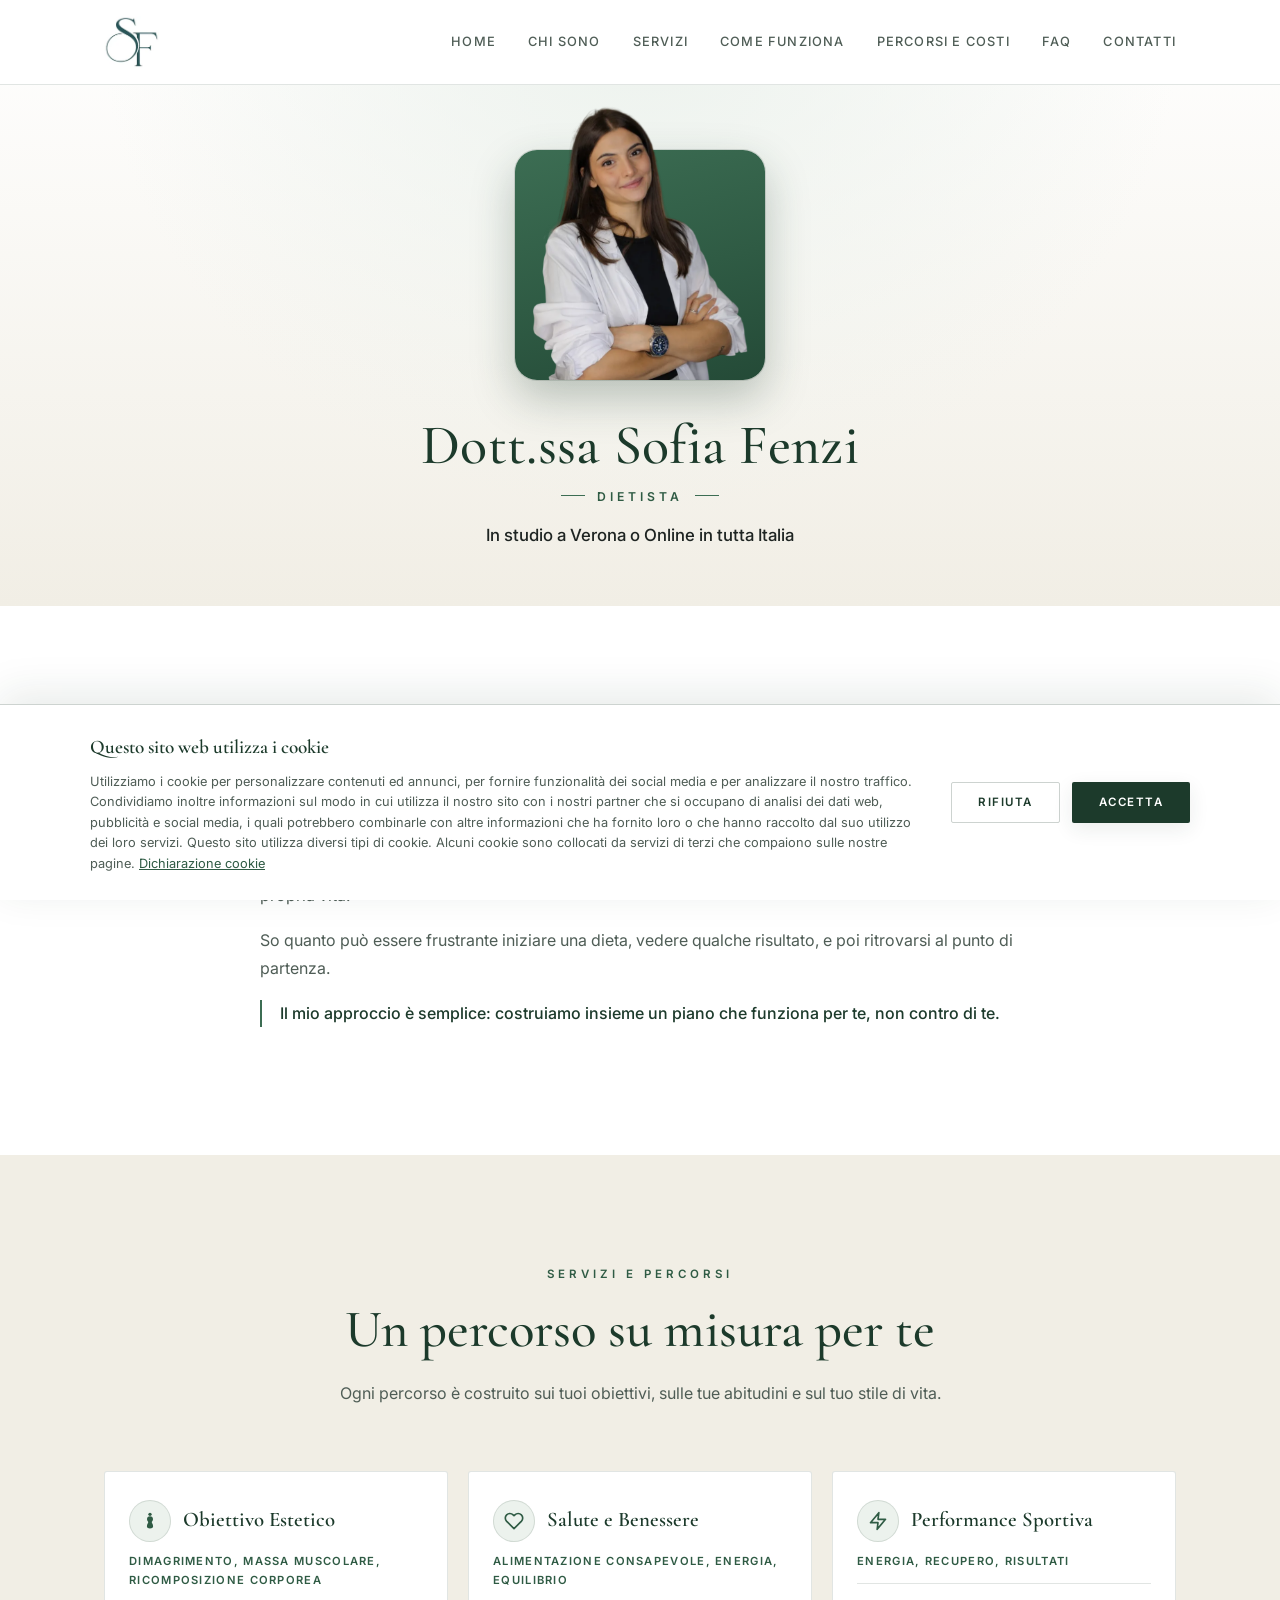
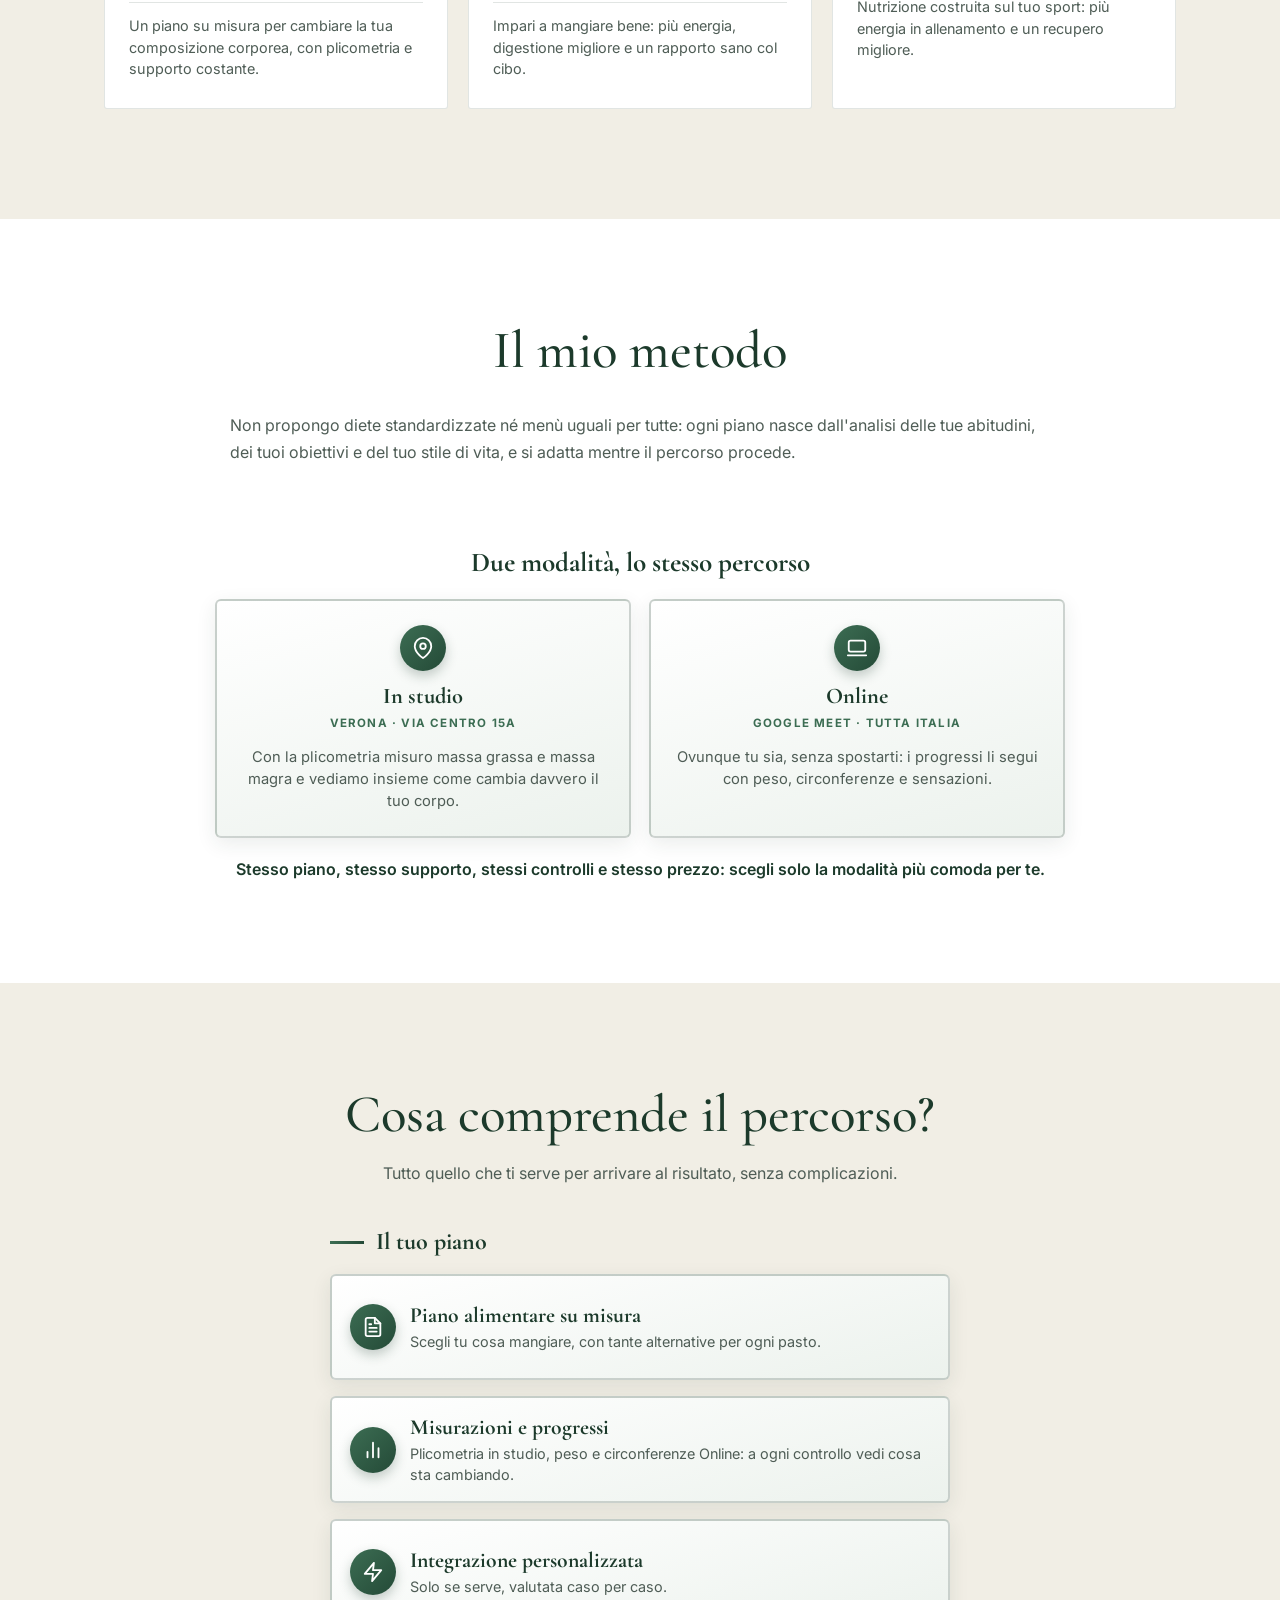
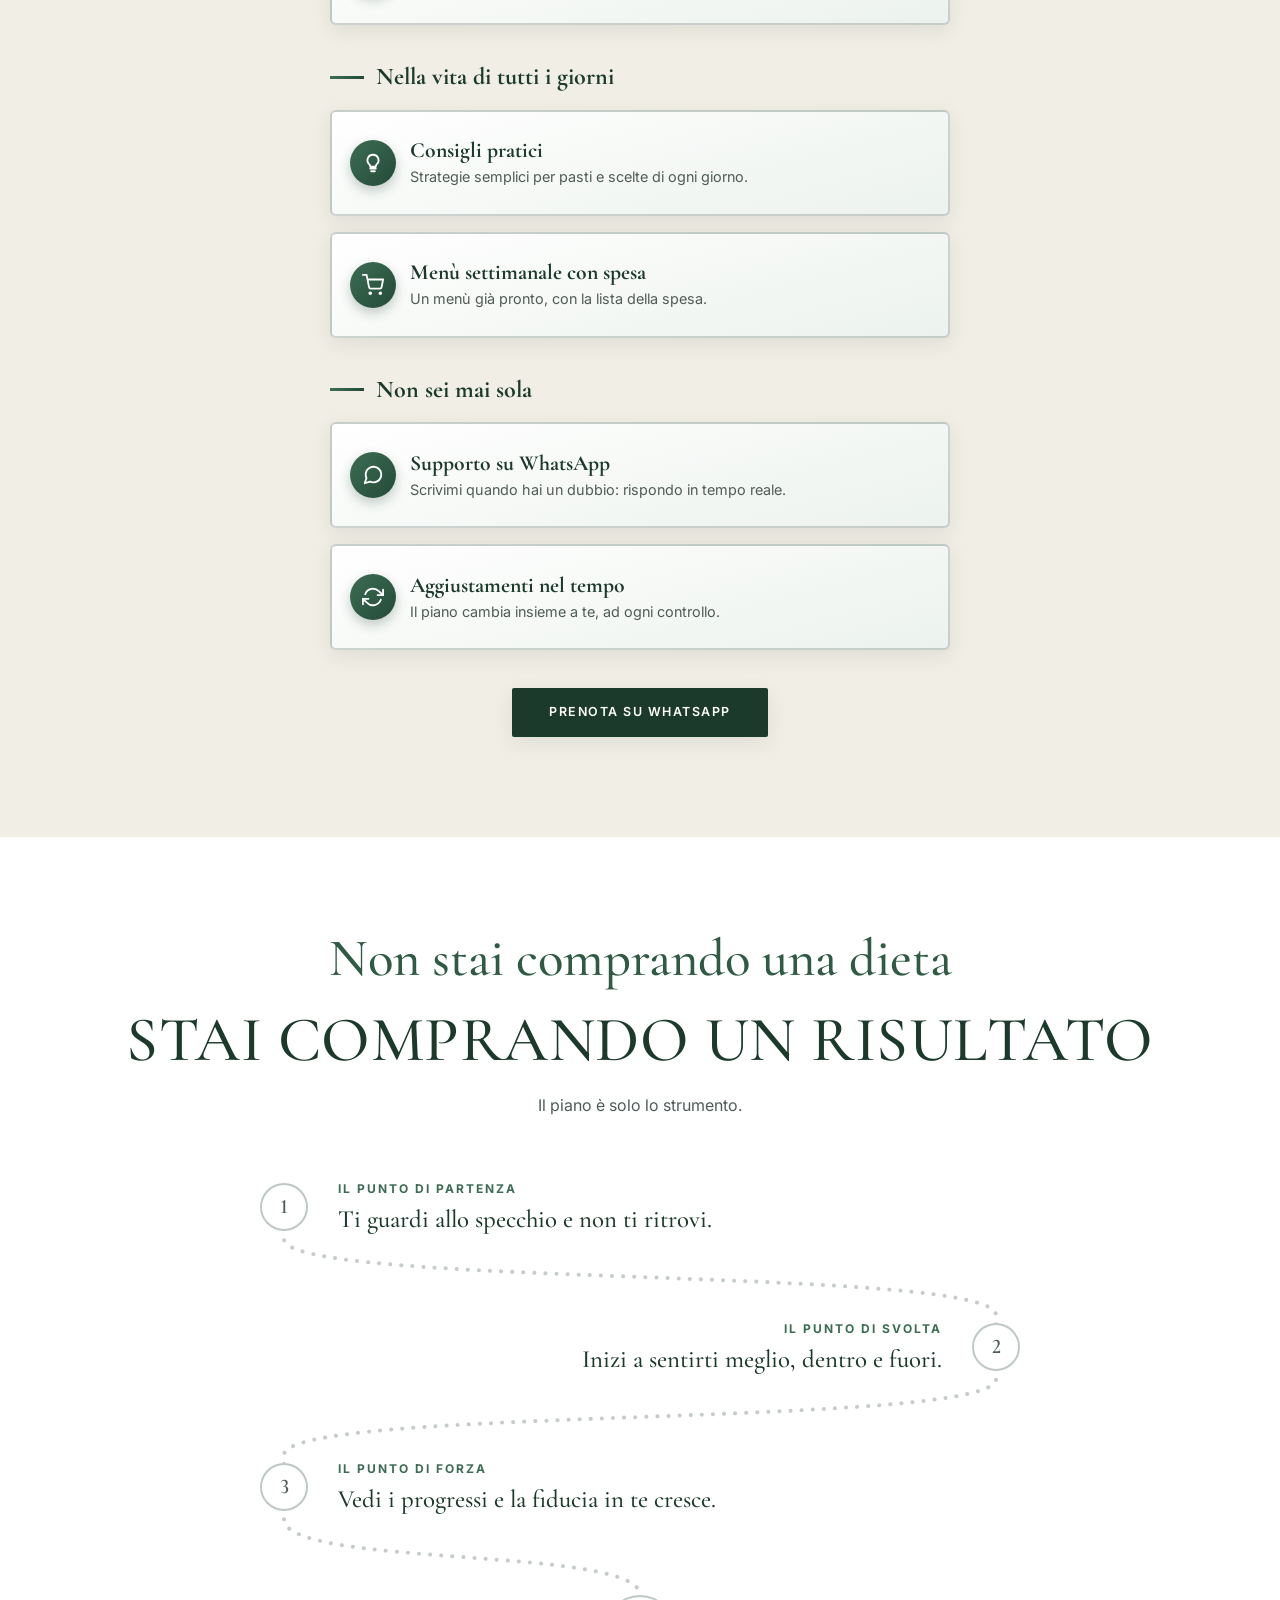
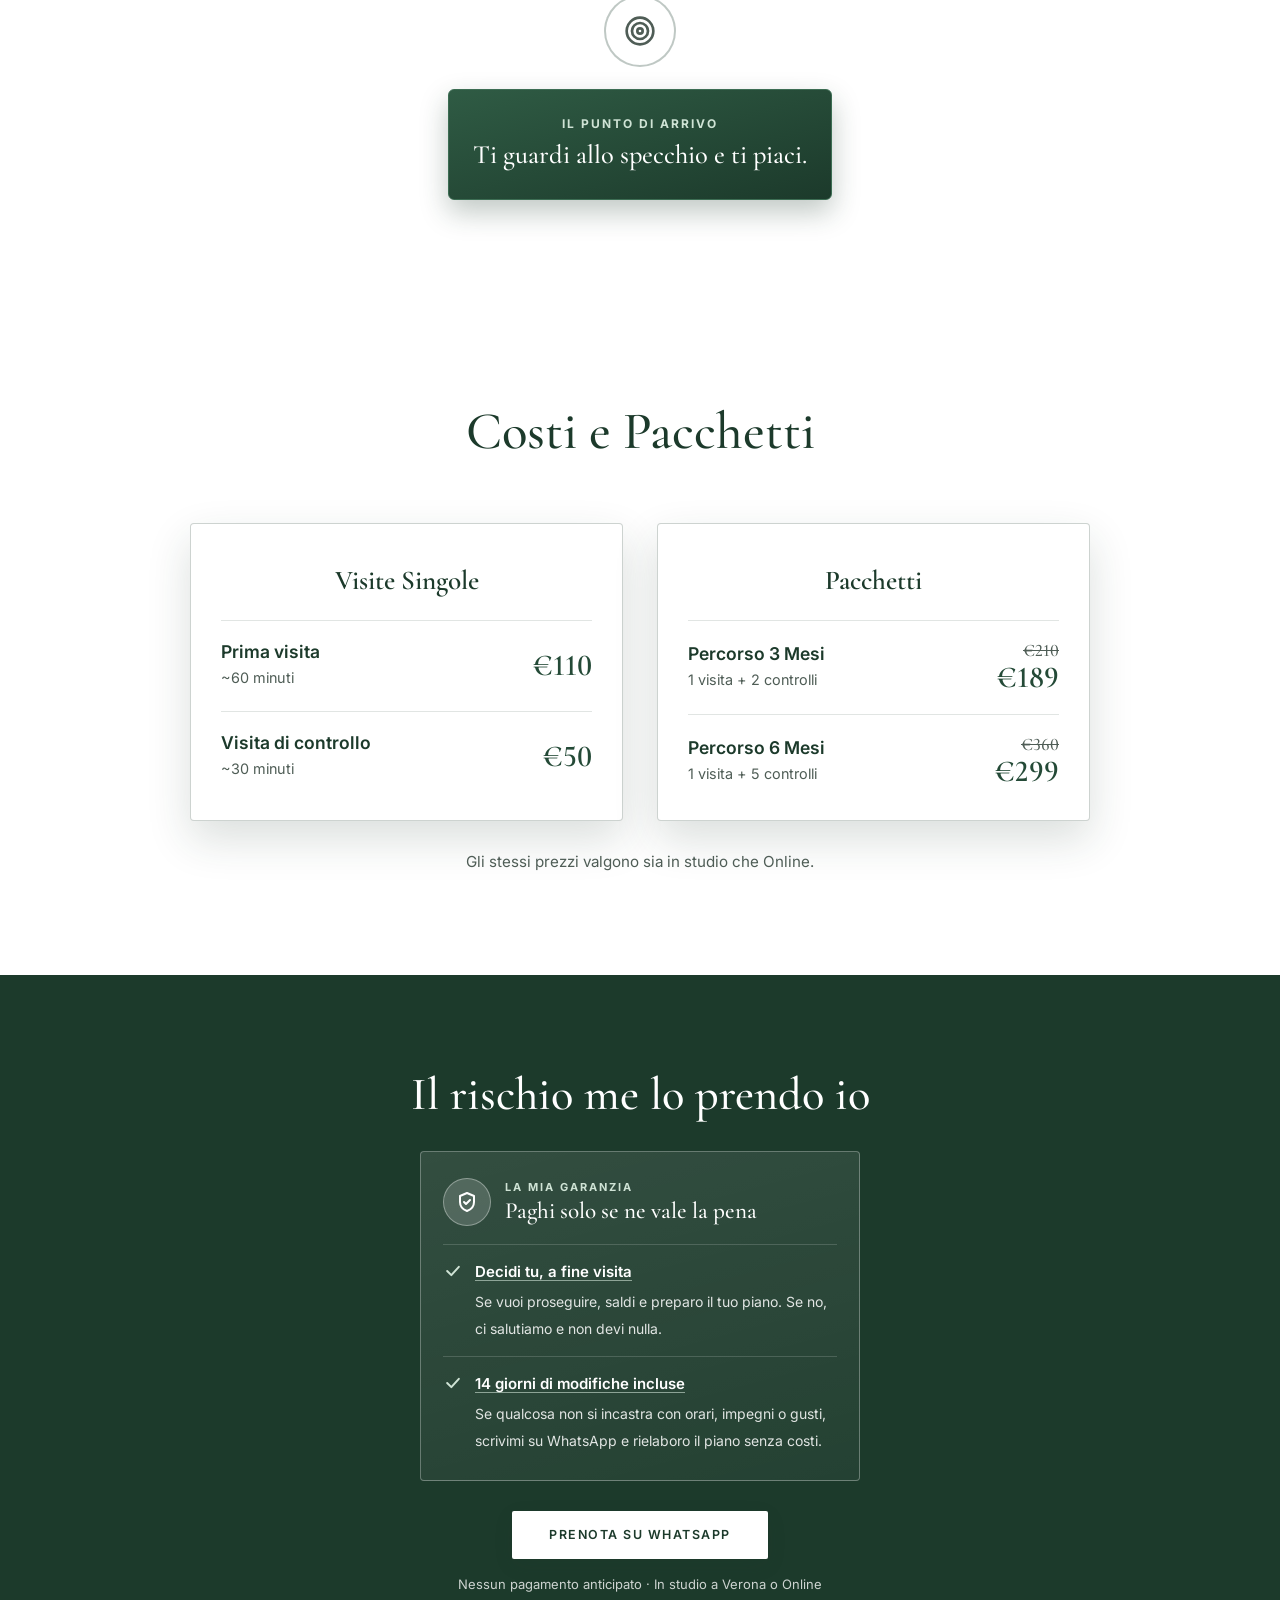
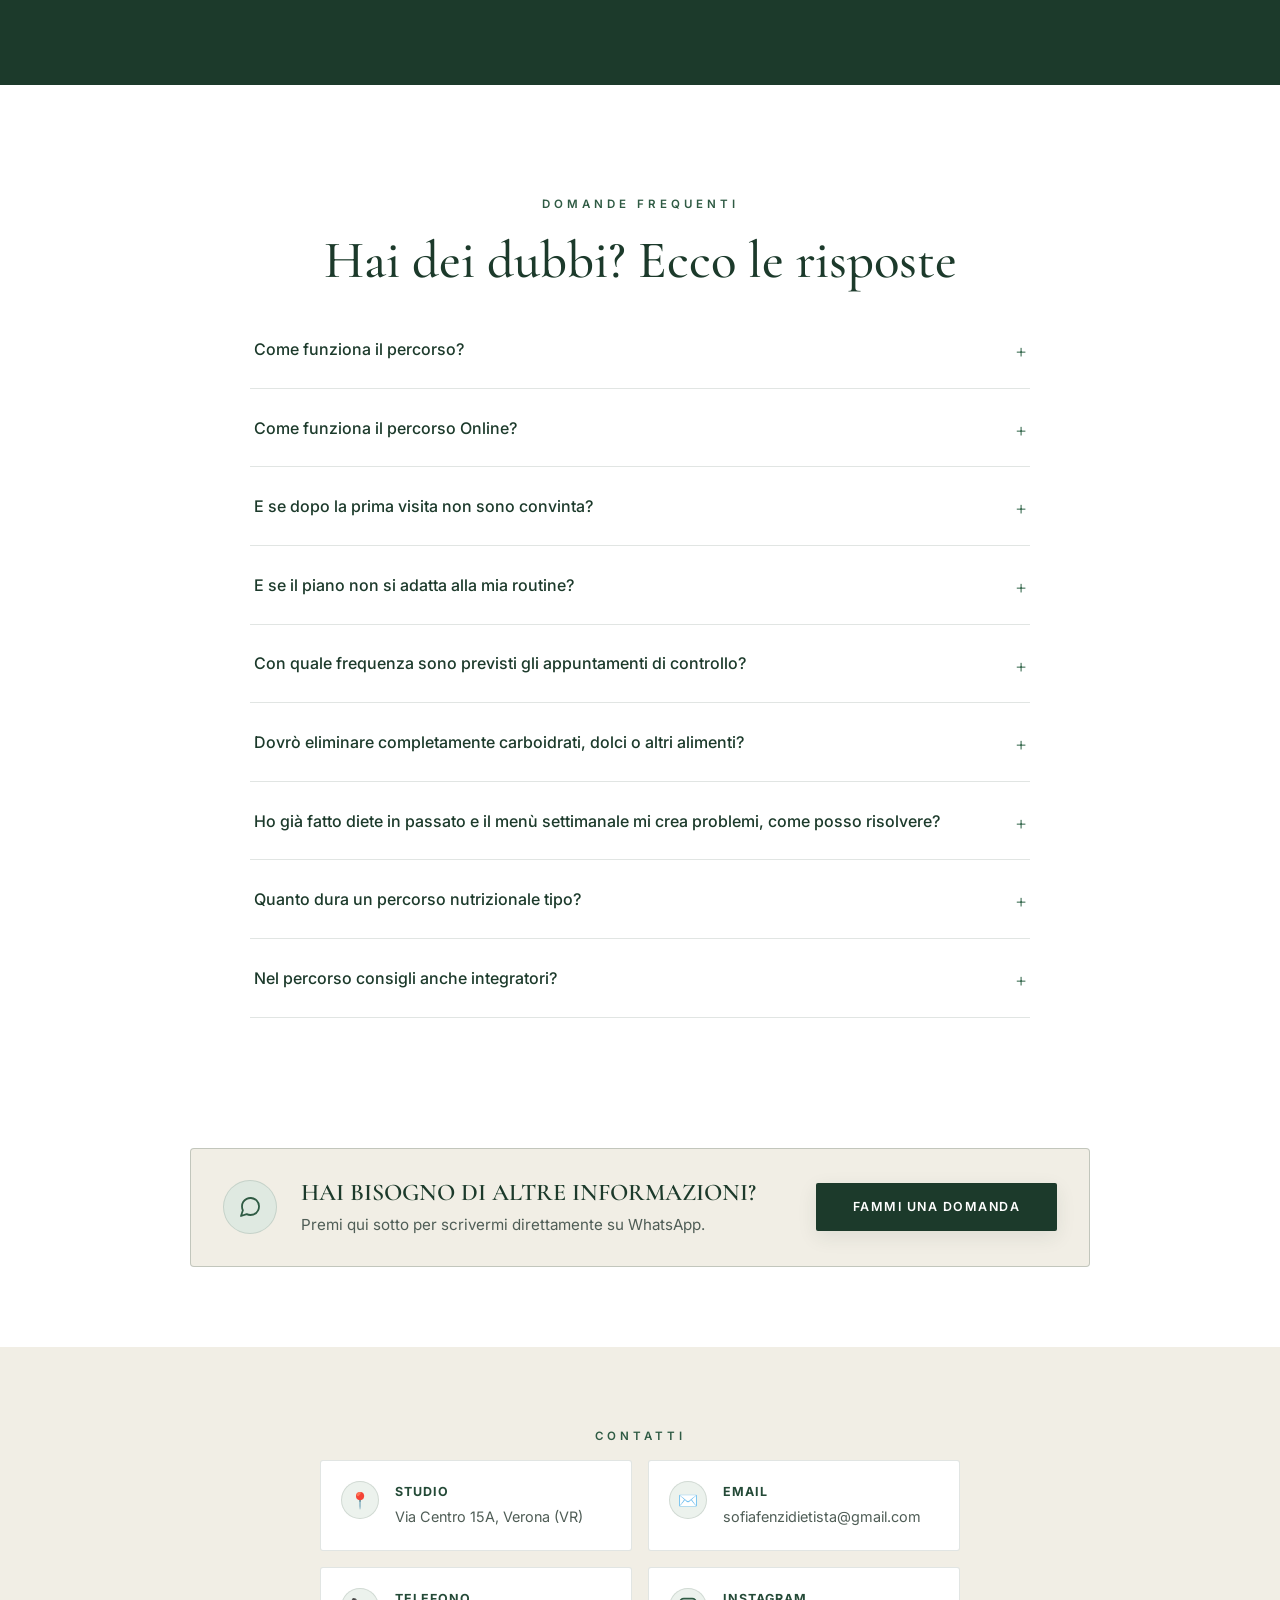
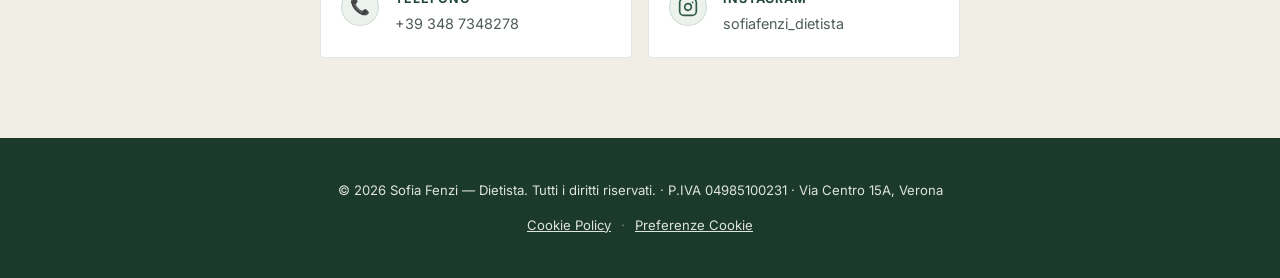
==== commit 70c1a1e1: "Aggiunge modalita in studio e online come sul sito di Lorenzo: hero, due modalita, nota prezzi, What" ====
--- a/index.html
+++ b/index.html
@@ -46,6 +46,7 @@
     </div>
     <h1>Dott.ssa Sofia Fenzi</h1>
     <span class="hero-role">Dietista</span>
+    <p class="hero-modes">In studio a Verona o Online in tutta Italia</p>
   </div>
 </section>
 
@@ -119,6 +120,25 @@
     <div class="offer-block reveal">
       <p>Non propongo diete standardizzate né menù uguali per tutte: ogni piano nasce dall'analisi delle tue abitudini, dei tuoi obiettivi e del tuo stile di vita, e si adatta mentre il percorso procede.</p>
     </div>
+
+    <div class="modes reveal">
+      <h3 class="modes-title">Due modalità, lo stesso percorso</h3>
+      <div class="modes-grid">
+        <div class="mode-card">
+          <span class="mode-ic" aria-hidden="true"><svg viewBox="0 0 24 24" width="22" height="22" fill="none" stroke="#fff" stroke-width="2" stroke-linecap="round" stroke-linejoin="round"><path d="M21 10c0 7-9 13-9 13s-9-6-9-13a9 9 0 0 1 18 0z"></path><circle cx="12" cy="10" r="3"></circle></svg></span>
+          <h4>In studio</h4>
+          <span class="mode-place">Verona · Via Centro 15A</span>
+          <p>Con la plicometria misuro massa grassa e massa magra e vediamo insieme come cambia davvero il tuo corpo.</p>
+        </div>
+        <div class="mode-card">
+          <span class="mode-ic" aria-hidden="true"><svg viewBox="0 0 24 24" width="22" height="22" fill="none" stroke="#fff" stroke-width="2" stroke-linecap="round" stroke-linejoin="round"><rect x="3" y="4" width="18" height="12" rx="2"></rect><path d="M2 20h20"></path></svg></span>
+          <h4>Online</h4>
+          <span class="mode-place">Google Meet · tutta Italia</span>
+          <p>Ovunque tu sia, senza spostarti: i progressi li segui con peso, circonferenze e sensazioni.</p>
+        </div>
+      </div>
+      <p class="modes-note">Stesso piano, stesso supporto, stessi controlli e stesso prezzo: scegli solo la modalità più comoda per te.</p>
+    </div>
   </div>
 </section>
 
@@ -140,8 +160,8 @@
         <li class="inc-card">
           <span class="inc-icon" aria-hidden="true"><svg viewBox="0 0 24 24" width="22" height="22" fill="none" stroke="#fff" stroke-width="2" stroke-linecap="round" stroke-linejoin="round"><path d="M18 20V10M12 20V4M6 20v-6"></path></svg></span>
           <div class="inc-body">
-            <h4 class="inc-title">Plicometria</h4>
-            <p class="inc-desc">Misuri massa grassa e massa magra: i progressi si vedono nei numeri.</p>
+            <h4 class="inc-title">Misurazioni e progressi</h4>
+            <p class="inc-desc">Plicometria in studio, peso e circonferenze Online: a ogni controllo vedi cosa sta cambiando.</p>
           </div>
         </li>
         <li class="inc-card">
@@ -178,24 +198,24 @@
       <h3 class="inc-group-title">Non sei mai sola</h3>
       <ul class="inc-list">
         <li class="inc-card">
+          <span class="inc-icon" aria-hidden="true"><svg viewBox="0 0 24 24" width="22" height="22" fill="none" stroke="#fff" stroke-width="2" stroke-linecap="round" stroke-linejoin="round"><path d="M21 11.5a8.38 8.38 0 0 1-.9 3.8 8.5 8.5 0 0 1-7.6 4.7 8.38 8.38 0 0 1-3.8-.9L3 21l1.9-5.7a8.38 8.38 0 0 1-.9-3.8 8.5 8.5 0 0 1 4.7-7.6 8.38 8.38 0 0 1 3.8-.9h.5a8.48 8.48 0 0 1 8 8v.5z"></path></svg></span>
+          <div class="inc-body">
+            <h4 class="inc-title">Supporto su WhatsApp</h4>
+            <p class="inc-desc">Scrivimi quando hai un dubbio: rispondo in tempo reale.</p>
+          </div>
+        </li>
+        <li class="inc-card">
           <span class="inc-icon" aria-hidden="true"><svg viewBox="0 0 24 24" width="22" height="22" fill="none" stroke="#fff" stroke-width="2" stroke-linecap="round" stroke-linejoin="round"><path d="M23 4v6h-6M1 20v-6h6"></path><path d="M3.51 9a9 9 0 0 1 14.85-3.36L23 10M1 14l4.64 4.36A9 9 0 0 0 20.49 15"></path></svg></span>
           <div class="inc-body">
             <h4 class="inc-title">Aggiustamenti nel tempo</h4>
             <p class="inc-desc">Il piano cambia insieme a te, ad ogni controllo.</p>
           </div>
         </li>
-        <li class="inc-card">
-          <span class="inc-icon" aria-hidden="true"><svg viewBox="0 0 24 24" width="22" height="22" fill="none" stroke="#fff" stroke-width="2" stroke-linecap="round" stroke-linejoin="round"><path d="M21 11.5a8.38 8.38 0 0 1-.9 3.8 8.5 8.5 0 0 1-7.6 4.7 8.38 8.38 0 0 1-3.8-.9L3 21l1.9-5.7a8.38 8.38 0 0 1-.9-3.8 8.5 8.5 0 0 1 4.7-7.6 8.38 8.38 0 0 1 3.8-.9h.5a8.48 8.48 0 0 1 8 8v.5z"></path></svg></span>
-          <div class="inc-body">
-            <h4 class="inc-title">Supporto su WhatsApp</h4>
-            <p class="inc-desc">Scrivimi quando hai un dubbio: rispondo in tempo reale.</p>
-          </div>
-        </li>
       </ul>
     </div>
 
     <div class="inc-cta">
-      <a href="https://wa.me/393487348278?text=Buongiorno%20Sofia%2C%20ho%20visto%20il%20sito%20e%20vorrei%20prenotare%20una%20visita" target="_blank" rel="noopener" class="btn btn-primary" data-label="Cosa comprende - Prenota su WhatsApp">Prenota su WhatsApp</a>
+      <a href="https://wa.me/393487348278?text=Buongiorno%20Sofia%2C%20ho%20visto%20il%20sito%20e%20vorrei%20prenotare%20una%20visita.%20Modalit%C3%A0%3A%20in%20studio%20%2F%20Online" target="_blank" rel="noopener" class="btn btn-primary" data-label="Cosa comprende - Prenota su WhatsApp">Prenota su WhatsApp</a>
     </div>
   </div>
 </section>
@@ -270,7 +290,7 @@
         </div>
       </div>
 
-      <a href="https://wa.me/393487348278?text=Buongiorno%20Sofia%2C%20ho%20visto%20il%20sito%20e%20vorrei%20approfittare%20dell%27offerta%20di%20novembre" target="_blank" rel="noopener" class="btn btn-primary">Approfitta dell'offerta</a>
+      <a href="https://wa.me/393487348278?text=Buongiorno%20Sofia%2C%20ho%20visto%20il%20sito%20e%20vorrei%20approfittare%20dell%27offerta%20di%20novembre.%20Modalit%C3%A0%3A%20in%20studio%20%2F%20Online" target="_blank" rel="noopener" class="btn btn-primary">Approfitta dell'offerta</a>
     </div>
   </div>
 </section>
@@ -317,6 +337,7 @@
         </div>
       </div>
     </div>
+    <p class="price-note reveal">Gli stessi prezzi valgono sia in studio che Online.</p>
   </div>
 </section>
 
@@ -353,8 +374,8 @@
       </li>
     </ul>
   </div>
-  <a href="https://wa.me/393487348278?text=Buongiorno%20Sofia%2C%20ho%20visto%20il%20sito%20e%20vorrei%20prenotare%20una%20visita" target="_blank" rel="noopener" class="btn btn-primary" data-label="Garanzia - Prenota su WhatsApp">Prenota su WhatsApp</a>
-  <p class="cta-reassure">Nessun pagamento anticipato · In studio a Verona</p>
+  <a href="https://wa.me/393487348278?text=Buongiorno%20Sofia%2C%20ho%20visto%20il%20sito%20e%20vorrei%20prenotare%20una%20visita.%20Modalit%C3%A0%3A%20in%20studio%20%2F%20Online" target="_blank" rel="noopener" class="btn btn-primary" data-label="Garanzia - Prenota su WhatsApp">Prenota su WhatsApp</a>
+  <p class="cta-reassure">Nessun pagamento anticipato · In studio a Verona o Online</p>
 </div>
 
 <!-- FAQ -->
@@ -370,12 +391,26 @@
         <div class="faq-answer">
           <p>Un processo chiaro in 5 fasi, dalla prima visita ai risultati:</p>
           <ol class="faq-steps">
-            <li><strong>Prima visita.</strong> Raccogliamo la tua storia alimentare, il tuo stile di vita, i tuoi obiettivi ed eventuali problematiche o intolleranze.</li>
-            <li><strong>Valutazione iniziale e plicometria.</strong> Misuriamo massa grassa e massa magra: un punto di partenza oggettivo.</li>
-            <li><strong>Costruzione del piano personalizzato.</strong> Costruisco il piano alimentare e, se serve, l'integrazione più adatta a te, con indicazioni pratiche su pasti e scelte quotidiane.</li>
-            <li><strong>Supporto continuativo.</strong> Ti seguo con supporto costante per chiarimenti, aggiustamenti e motivazione.</li>
-            <li><strong>Rivalutazioni periodiche.</strong> Controlli periodici e aggiustamenti del piano in base ai tuoi progressi.</li>
+            <li><strong>Prima visita.</strong> Raccogliamo la tua storia alimentare, il tuo stile di vita, gli obiettivi che vuoi raggiungere ed eventuali problematiche o intolleranze.</li>
+            <li><strong>Valutazione iniziale.</strong> Fotografiamo il tuo punto di partenza: in studio con la plicometria (massa grassa e massa magra), Online con peso e circonferenze. In entrambi i casi hai numeri oggettivi con cui confrontare i progressi.</li>
+            <li><strong>Costruzione del piano personalizzato.</strong> Costruisco il piano alimentare, con indicazioni pratiche su pasti e scelte di ogni giorno, e se serve l'integrazione più adatta.</li>
+            <li><strong>Supporto continuativo.</strong> Ti seguo su WhatsApp per chiarimenti, aggiustamenti e motivazione.</li>
+            <li><strong>Rivalutazioni periodiche.</strong> Controlli e aggiustamenti del piano in base ai tuoi progressi.</li>
           </ol>
+        </div>
+      </div>
+      <div class="faq-item" id="faq-online">
+        <button class="faq-question">Come funziona il percorso Online?
+          <span class="icon">+</span>
+        </button>
+        <div class="faq-answer">
+          <p>Puoi seguire l'intero percorso Online, in tutta Italia, con lo stesso piano, lo stesso supporto e gli stessi controlli dello studio.</p>
+          <ul class="faq-points">
+            <li><strong>Come prenotare.</strong> Scrivimi su WhatsApp e scegli «Online»: concordiamo insieme giorno e orario della visita.</li>
+            <li><strong>Piattaforma.</strong> Le visite si fanno in videochiamata su Google Meet: ti mando il link prima dell'appuntamento e ti bastano un telefono o un computer con connessione stabile.</li>
+            <li><strong>Cosa preparare.</strong> Peso e altezza (meglio se misurati il giorno stesso) e le circonferenze del corpo: ti spiego io come prenderle.</li>
+            <li><strong>Come monitoro i progressi.</strong> Con peso, circonferenze e sensazioni ad ogni controllo. Se ti senti a tuo agio puoi aggiungere foto di confronto, ma sono opzionali.</li>
+          </ul>
         </div>
       </div>
       <div class="faq-item" id="faq-garanzia-visita">
@@ -451,7 +486,7 @@
         <h2>HAI BISOGNO DI ALTRE INFORMAZIONI?</h2>
         <p>Premi qui sotto per scrivermi direttamente su WhatsApp.</p>
       </div>
-      <a href="https://wa.me/393487348278?text=Buongiorno%20Sofia%2C%20ho%20visto%20il%20sito%20e%20vorrei%20chiedere%20maggiori%20informazioni%20sui%20percorsi" target="_blank" rel="noopener" class="btn btn-primary">Fammi una domanda</a>
+      <a href="https://wa.me/393487348278?text=Buongiorno%20Sofia%2C%20ho%20visto%20il%20sito%20e%20vorrei%20chiedere%20maggiori%20informazioni%20sui%20percorsi.%20Modalit%C3%A0%3A%20in%20studio%20%2F%20Online" target="_blank" rel="noopener" class="btn btn-primary">Fammi una domanda</a>
     </div>
   </div>
 </div>
--- a/style.css
+++ b/style.css
@@ -329,12 +329,25 @@
   animation: heroFade 0.8s ease 0.65s both;
 }
 
+.hero-modes {
+  animation: heroFade 0.8s ease 0.8s both;
+}
+
 @media (prefers-reduced-motion: reduce) {
   .hero-photo-clip img,
   .hero-photo h1,
-  .hero-role {
+  .hero-role,
+  .hero-modes {
     animation: none;
   }
+}
+
+/* In studio a Verona o Online: riga sotto nome e ruolo */
+.hero-modes {
+  margin-top: 14px;
+  color: var(--ink);
+  font-size: 1.05rem;
+  font-weight: 500;
 }
 
 /* Buttons */
@@ -2187,3 +2200,127 @@
     font-size: 1.4rem;
   }
 }
+
+/* Due modalità dello stesso percorso: in studio / Online */
+.modes {
+  max-width: 850px;
+  margin: 0 auto;
+  text-align: center;
+}
+
+.modes-title {
+  margin-bottom: 20px;
+  color: var(--green-900);
+  font-family: var(--serif);
+  font-size: 1.7rem;
+  font-weight: 700;
+  line-height: 1.2;
+}
+
+.modes-grid {
+  display: grid;
+  grid-template-columns: repeat(2, 1fr);
+  gap: 18px;
+}
+
+.mode-card {
+  padding: 24px 20px;
+  text-align: center;
+  background: linear-gradient(165deg, var(--white), var(--green-50));
+  border: 2px solid var(--line);
+  border-radius: 6px;
+  box-shadow: var(--shadow-sm);
+}
+
+/* stessa icona tonda delle card di "Cosa comprende il percorso" */
+.mode-ic {
+  display: flex;
+  align-items: center;
+  justify-content: center;
+  width: 46px;
+  height: 46px;
+  margin: 0 auto 12px;
+  border-radius: 50%;
+  background: linear-gradient(135deg, var(--green-600), var(--green-800));
+  box-shadow: 0 5px 12px rgba(28, 58, 43, 0.25);
+}
+
+.mode-card h4 {
+  margin-bottom: 4px;
+  color: var(--green-900);
+  font-family: var(--serif);
+  font-size: 1.4rem;
+  font-weight: 700;
+  line-height: 1.2;
+}
+
+.mode-place {
+  display: block;
+  margin-bottom: 12px;
+  color: var(--green-600);
+  font-size: 0.72rem;
+  font-weight: 700;
+  letter-spacing: 1.2px;
+  text-transform: uppercase;
+}
+
+.mode-card p {
+  margin: 0;
+  color: var(--muted);
+  font-size: 0.92rem;
+  line-height: 1.5;
+}
+
+.modes-note {
+  margin: 18px 0 0;
+  color: var(--green-900);
+  font-size: 1rem;
+  font-weight: 600;
+}
+
+/* nota sotto i prezzi */
+.price-note {
+  margin-top: 28px;
+  text-align: center;
+  color: var(--muted);
+  font-size: 0.95rem;
+}
+
+@media (max-width: 600px) {
+  .modes-grid {
+    gap: 12px; /* resta a 2 colonne */
+  }
+  .modes-title {
+    font-size: 1.45rem;
+  }
+  .mode-card {
+    padding: 20px 12px;
+  }
+  .mode-card h4 {
+    font-size: 1.25rem;
+  }
+  .mode-place {
+    font-size: 0.64rem;
+    letter-spacing: 0.6px;
+  }
+  .mode-card p {
+    font-size: 0.84rem;
+    line-height: 1.45;
+  }
+  .modes-note {
+    font-size: 0.95rem;
+  }
+  /* spazio sotto le sezioni a cui si è aggiunto contenuto in fondo */
+  .offer-content {
+    padding-bottom: 84px;
+  }
+  .offer-cta {
+    padding: 64px 20px;
+  }
+}
+
+@media (max-width: 480px) {
+  .promo {
+    padding: 84px 0;
+  }
+}
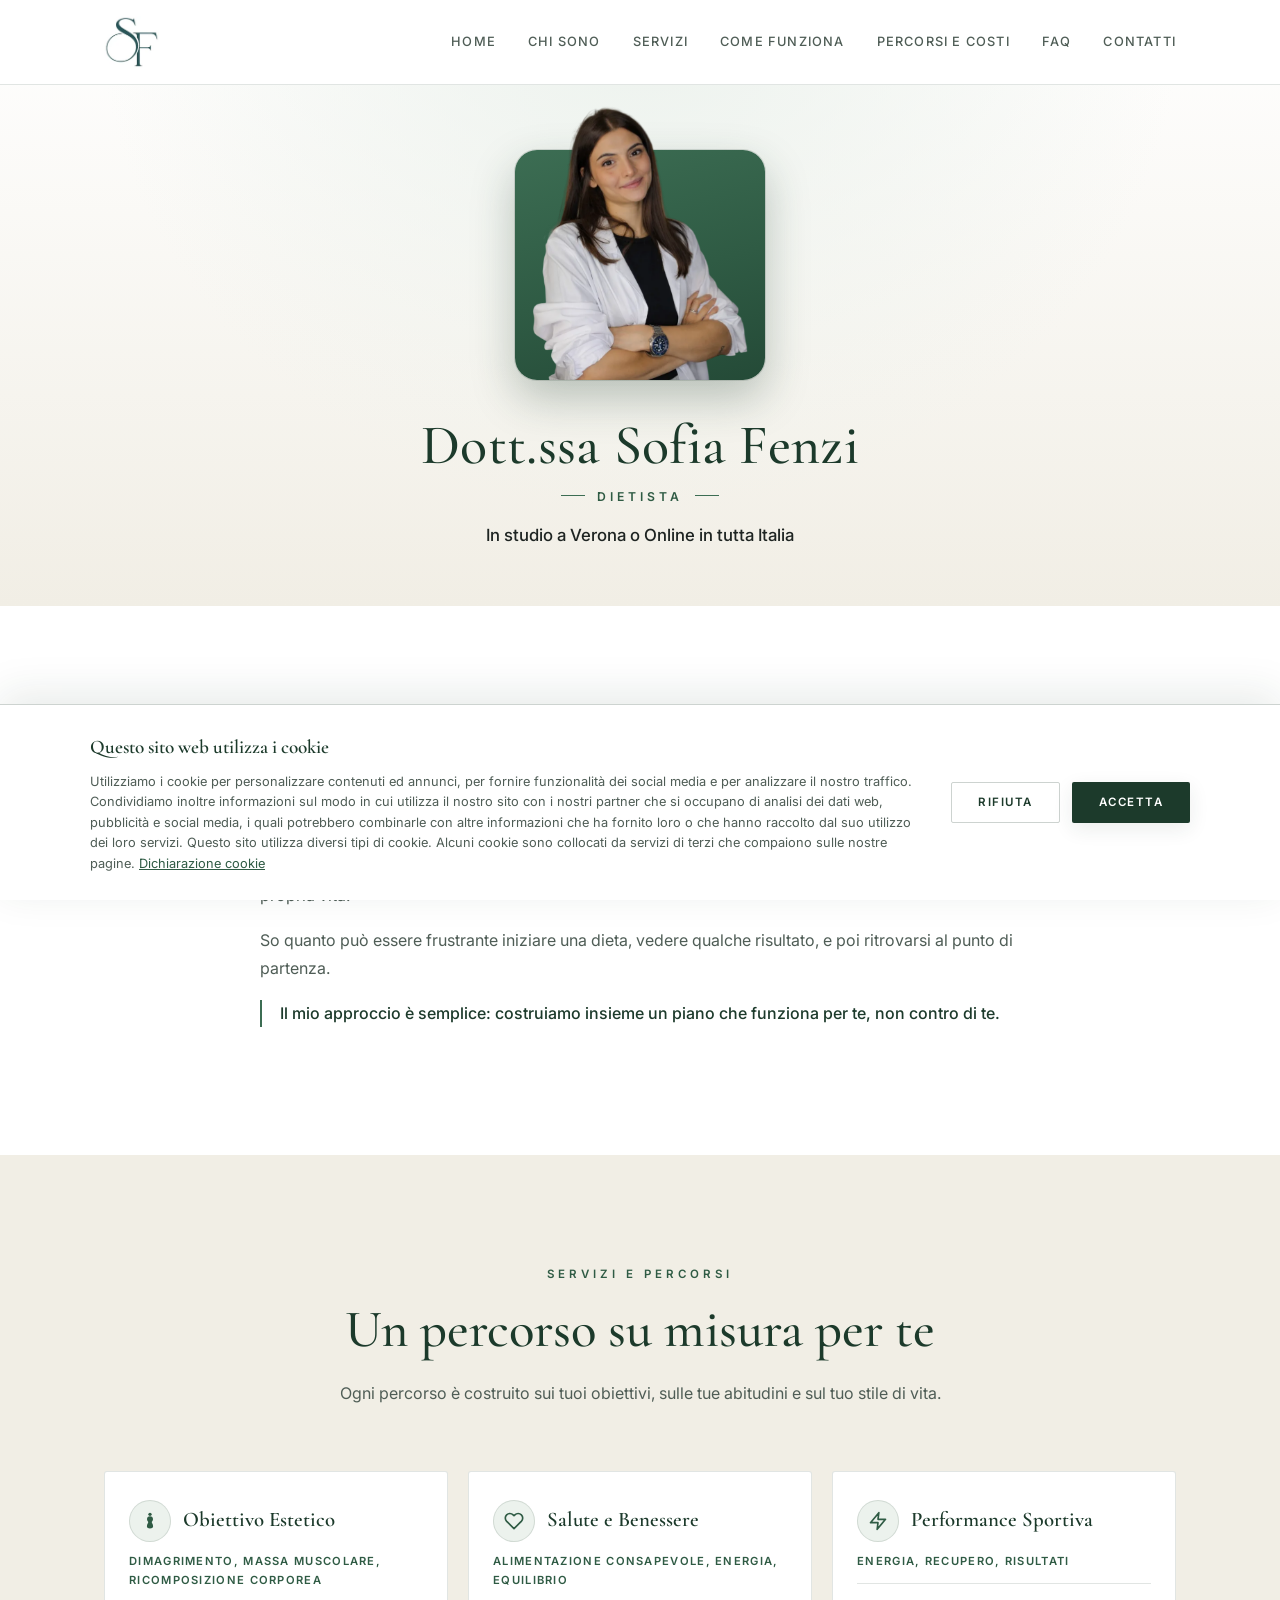
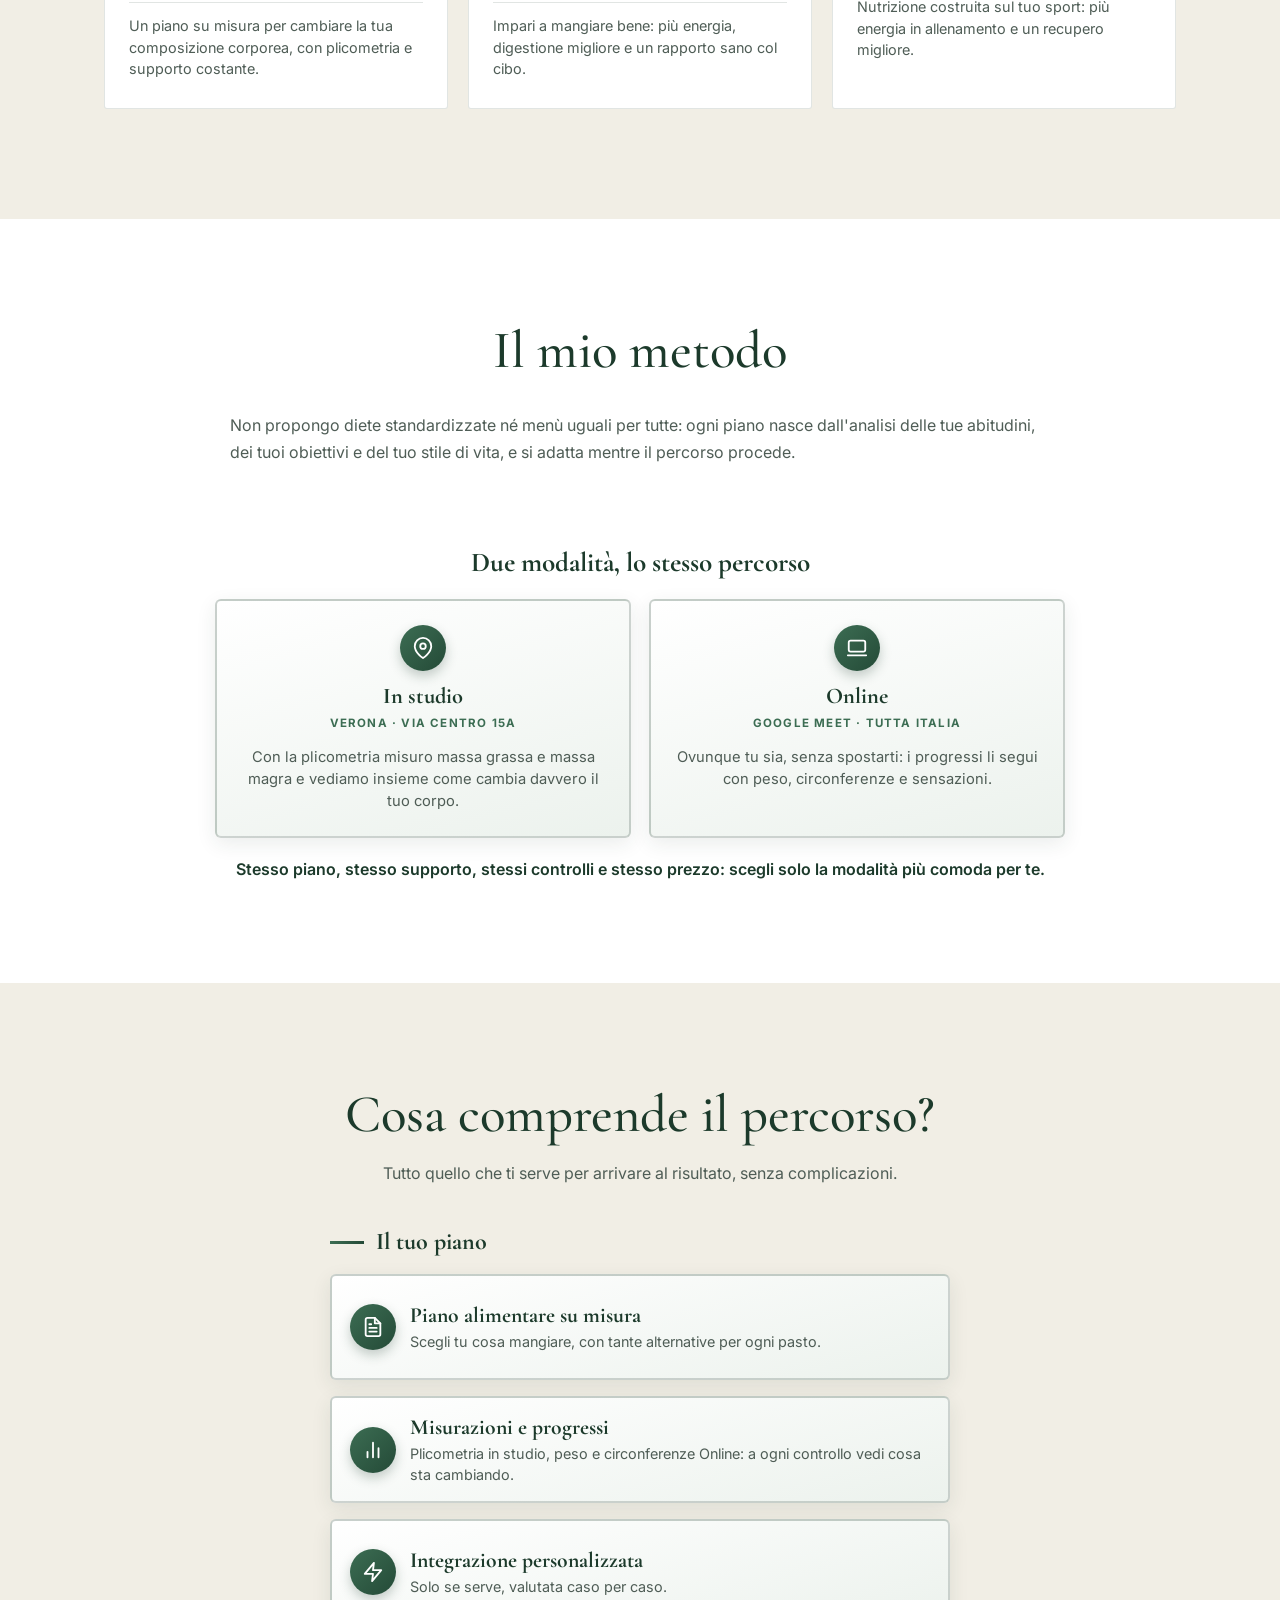
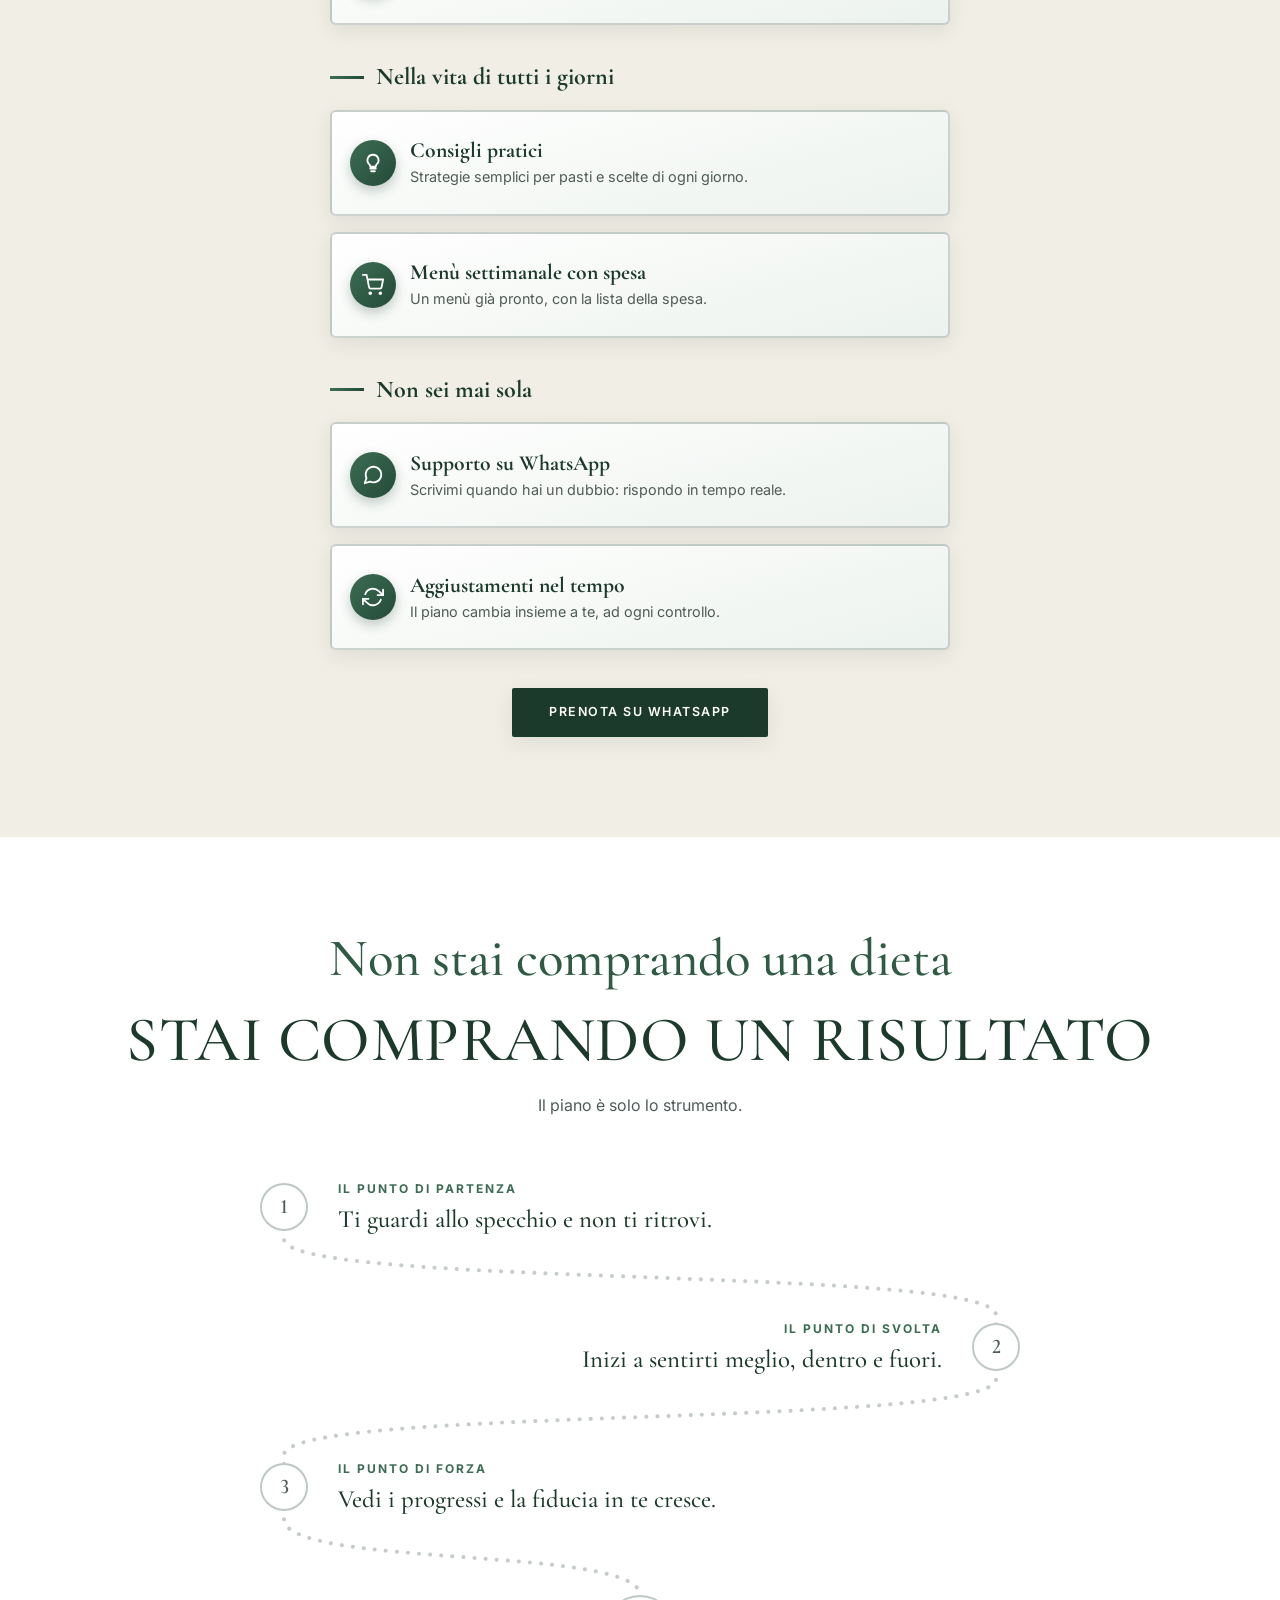
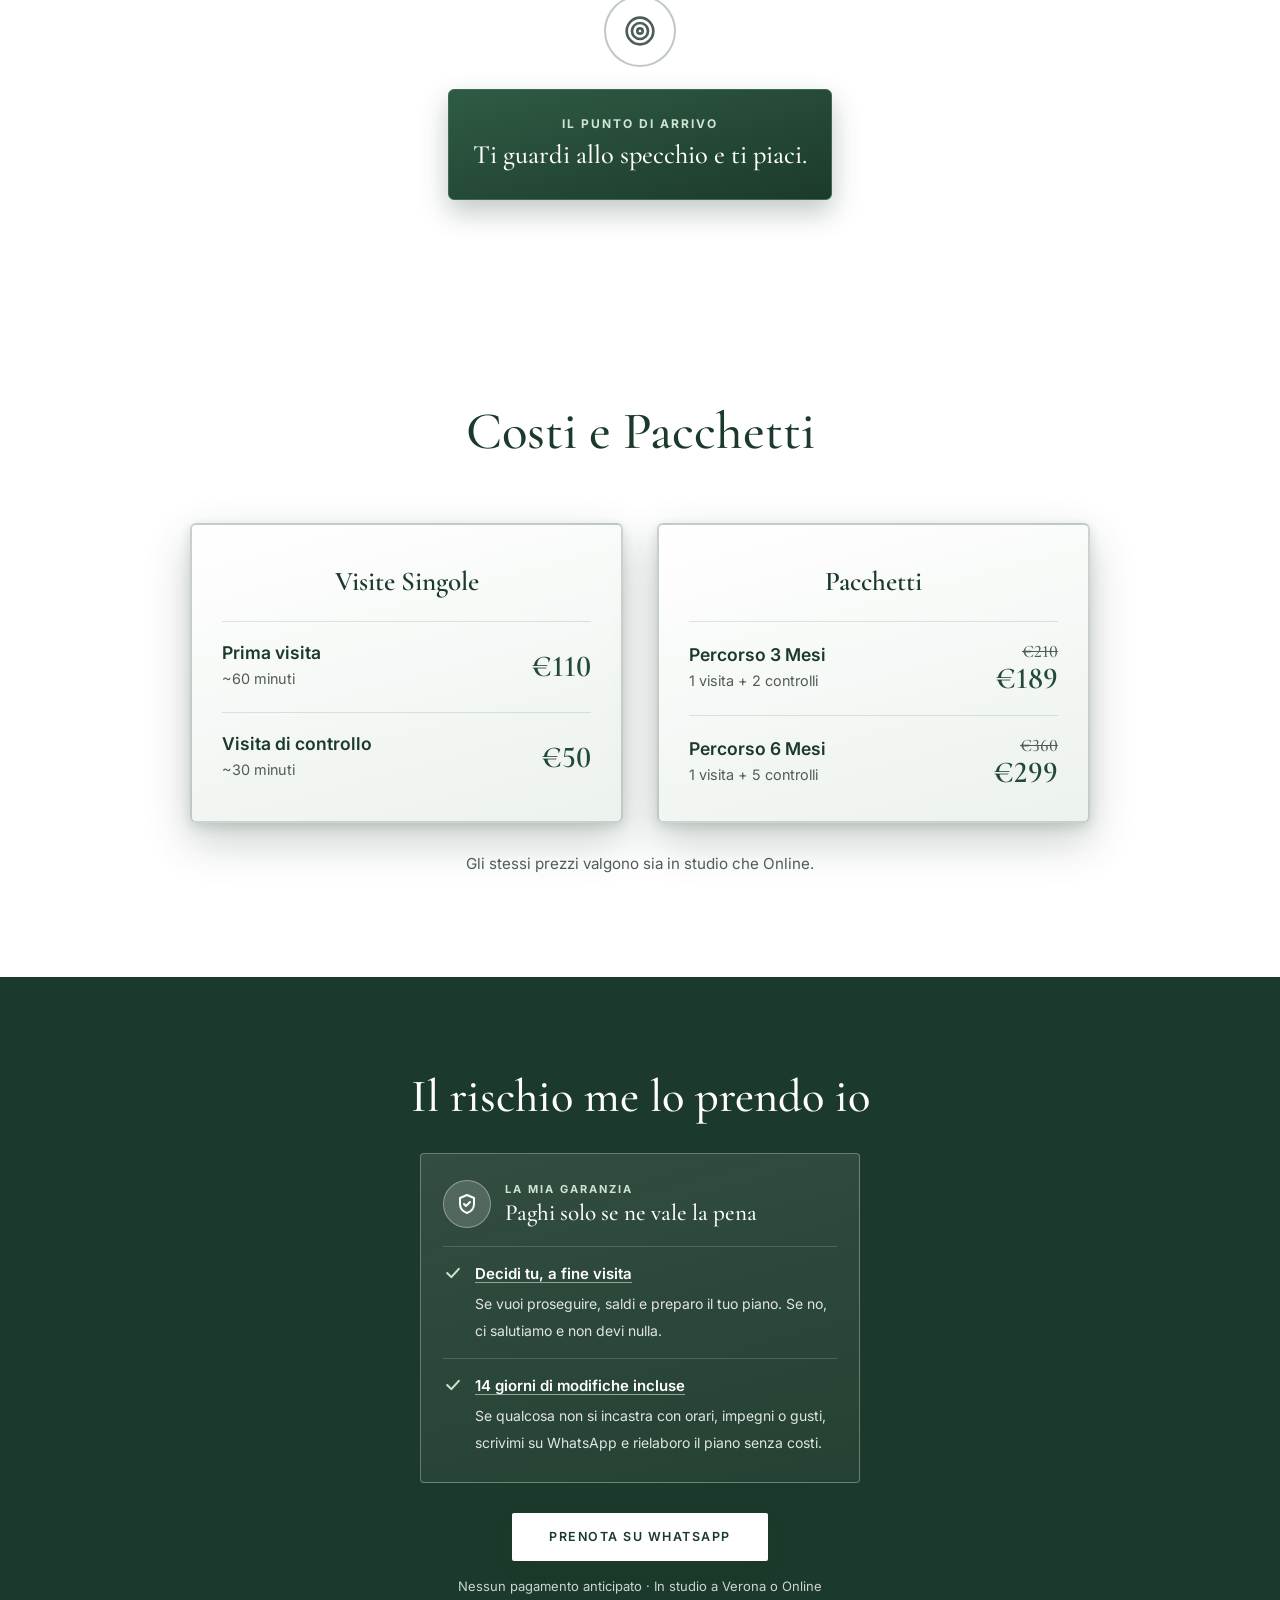
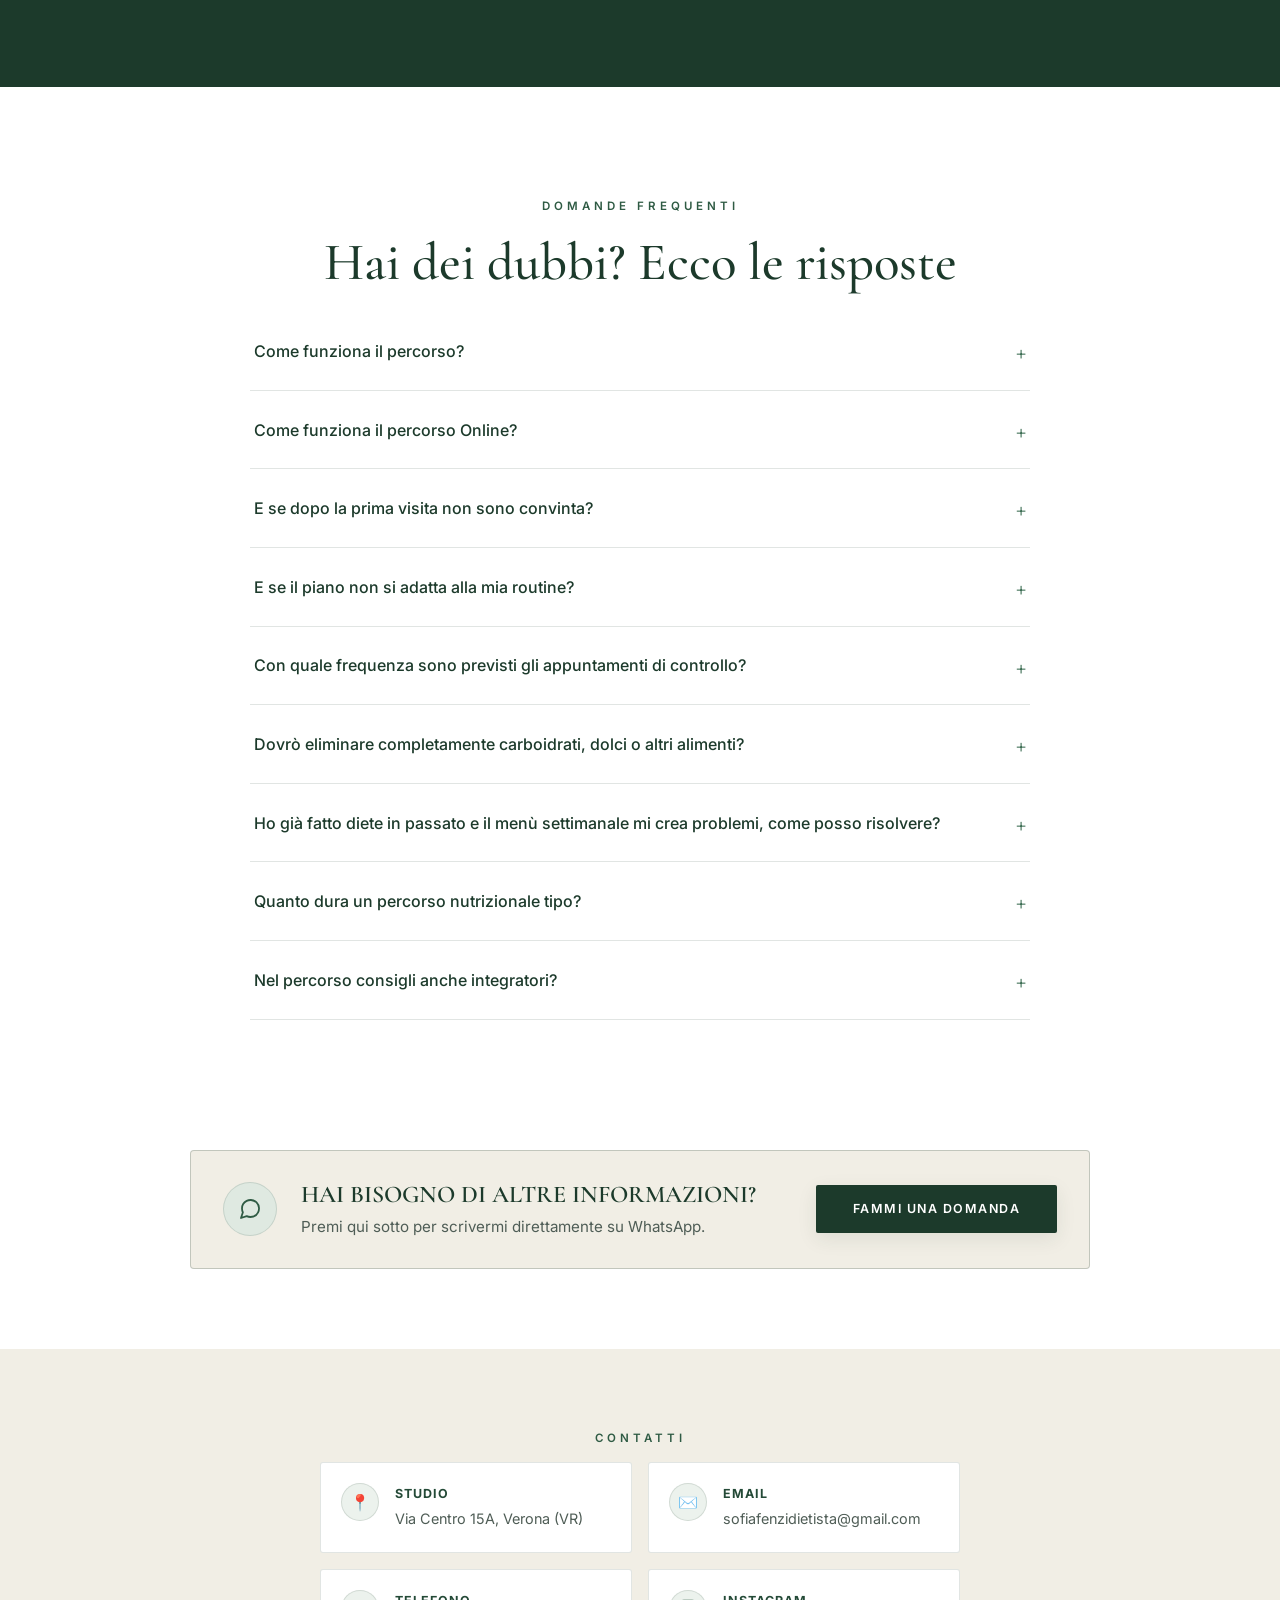
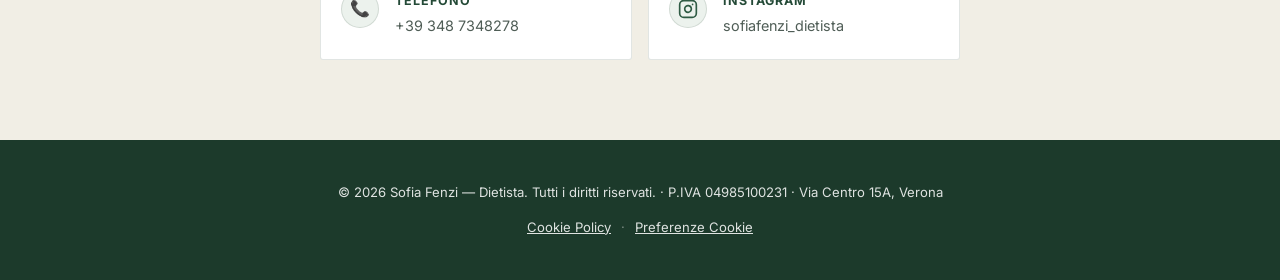
==== commit 6b2fa9a4: "Aggiorna la versione dei file per la cache" ====
--- a/index.html
+++ b/index.html
@@ -9,7 +9,7 @@
 <link rel="preconnect" href="https://fonts.googleapis.com">
 <link rel="preconnect" href="https://fonts.gstatic.com" crossorigin>
 <link href="https://fonts.googleapis.com/css2?family=Cormorant+Garamond:ital,wght@0,400;0,500;0,600;0,700;1,400;1,500&family=Inter:wght@400;500;600&display=swap" rel="stylesheet">
-<link rel="stylesheet" href="style.css?v=202611151207">
+<link rel="stylesheet" href="style.css?v=202611211224">
 </head>
 <body>
 
@@ -559,6 +559,6 @@
   </div>
 </div>
 
-<script src="script.js?v=202611151207"></script>
+<script src="script.js?v=202611211224"></script>
 </body>
 </html>
--- a/style.css
+++ b/style.css
@@ -946,10 +946,12 @@
 .price-card {
   position: relative;
   padding: 34px 30px 12px;
-  background: var(--white);
-  border: 1px solid var(--line);
-  border-radius: 4px;
-  box-shadow: var(--shadow-md);
+  /* stesso stile delle card di "Cosa comprende il percorso": sfumatura verde e contorno da 2 px */
+  background: linear-gradient(165deg, var(--white), var(--green-50));
+  border: 2px solid var(--line);
+  border-radius: 6px;
+  /* ombra più marcata, per staccare le card dal fondo bianco */
+  box-shadow: 0 18px 44px rgba(28, 58, 43, 0.24), 0 4px 12px rgba(28, 58, 43, 0.14);
 }
 
 .price-card h3 {
